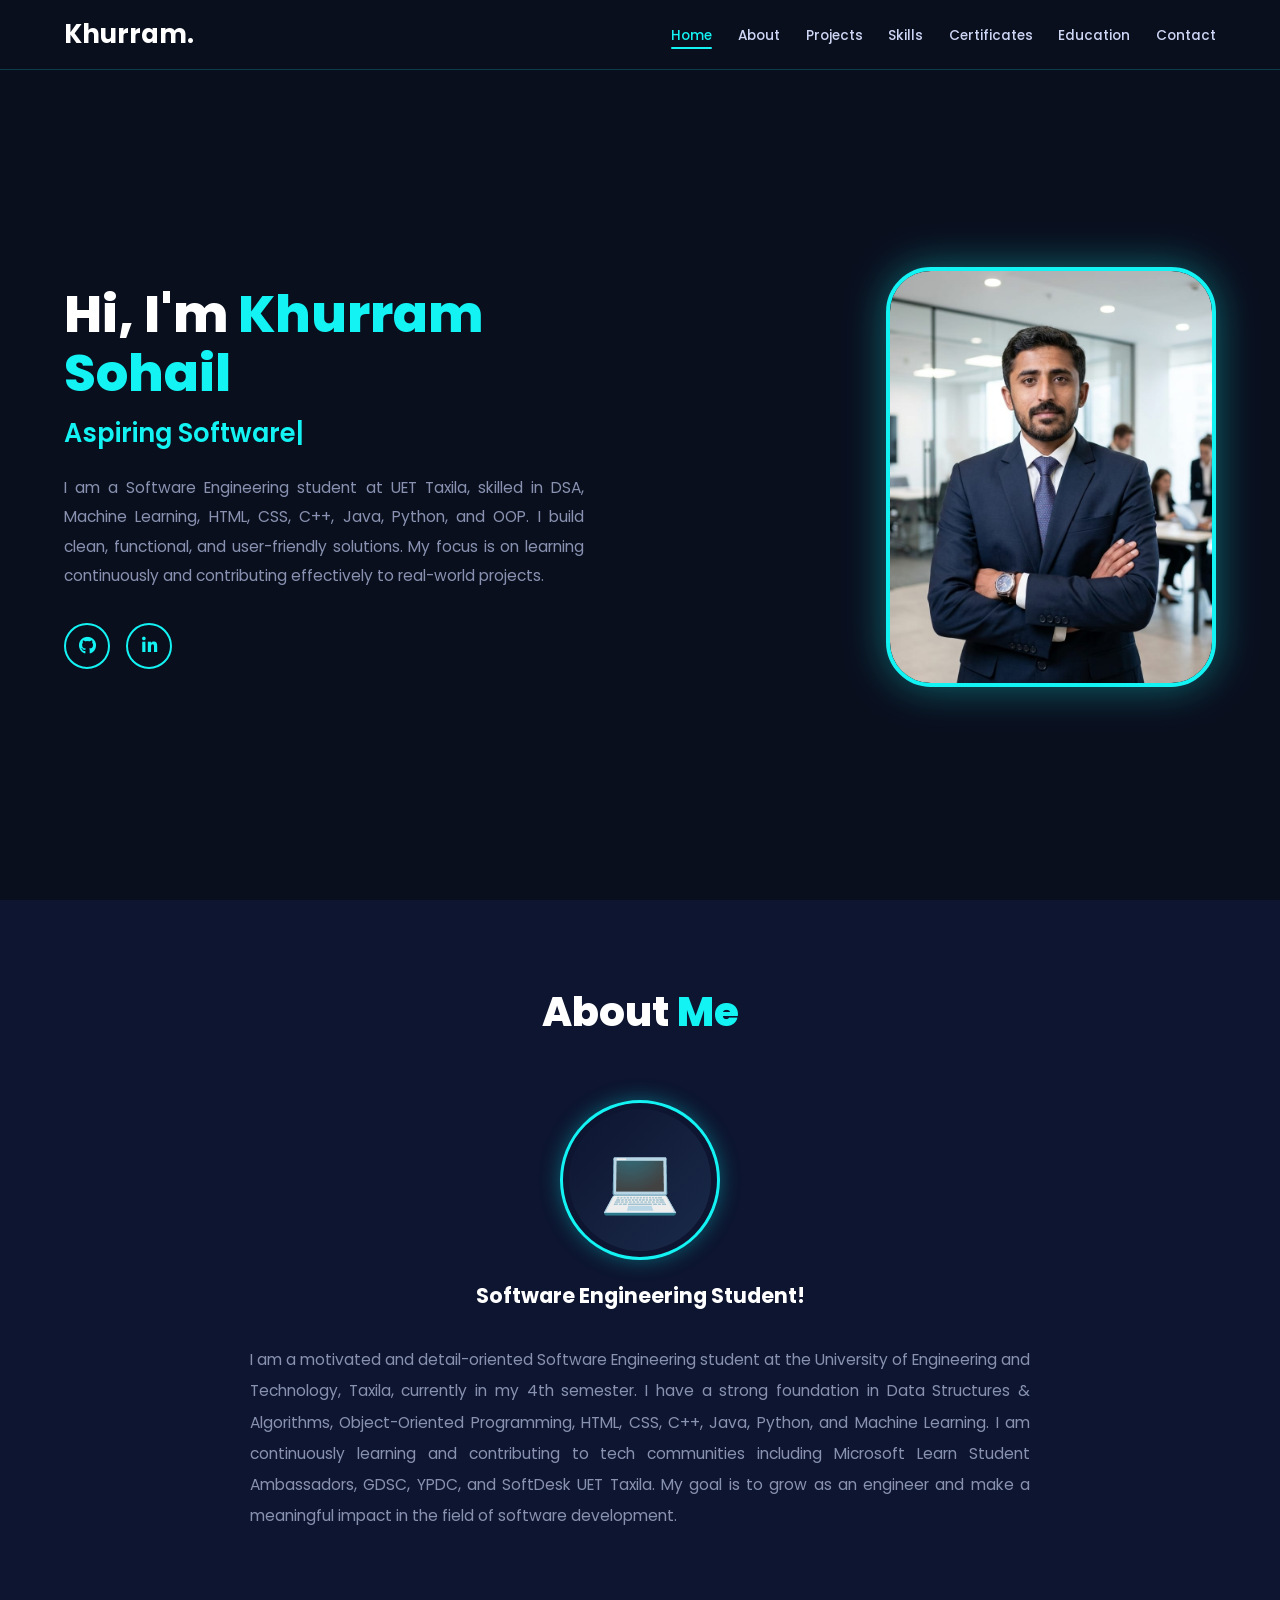
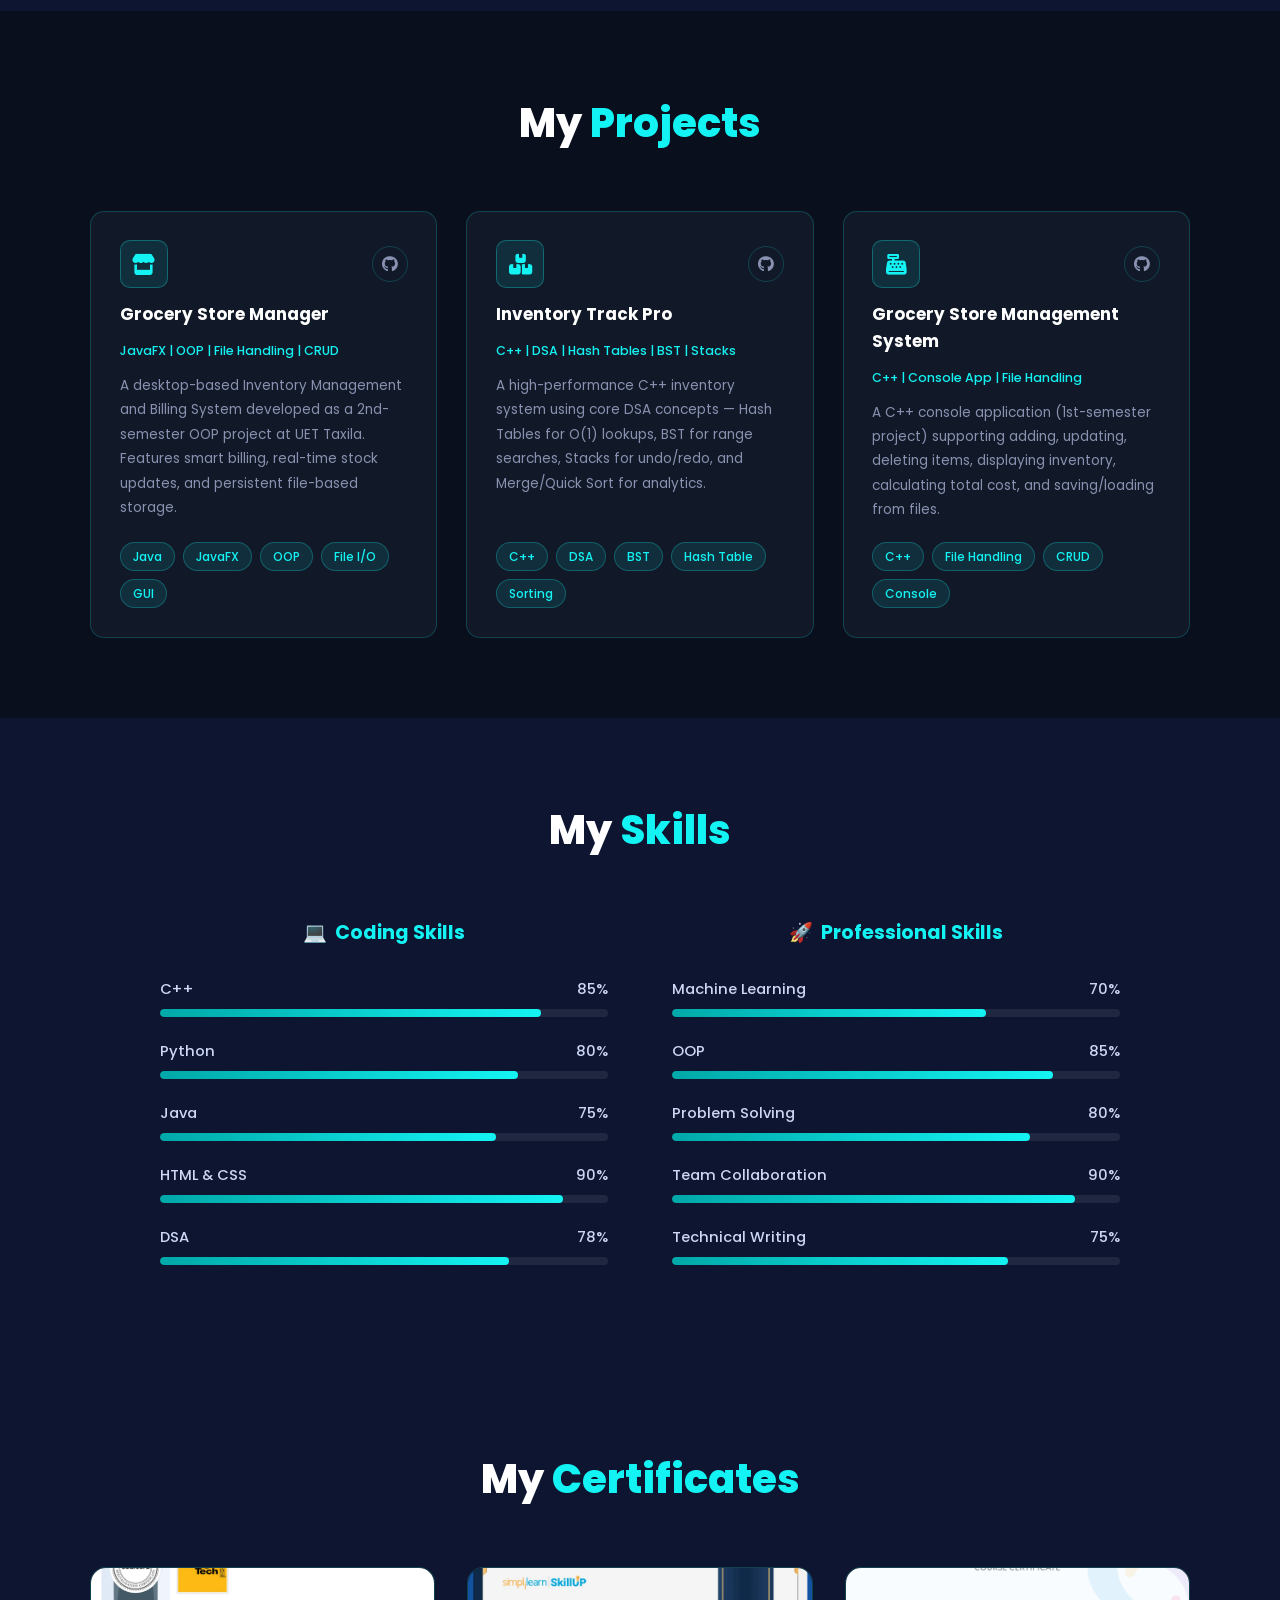
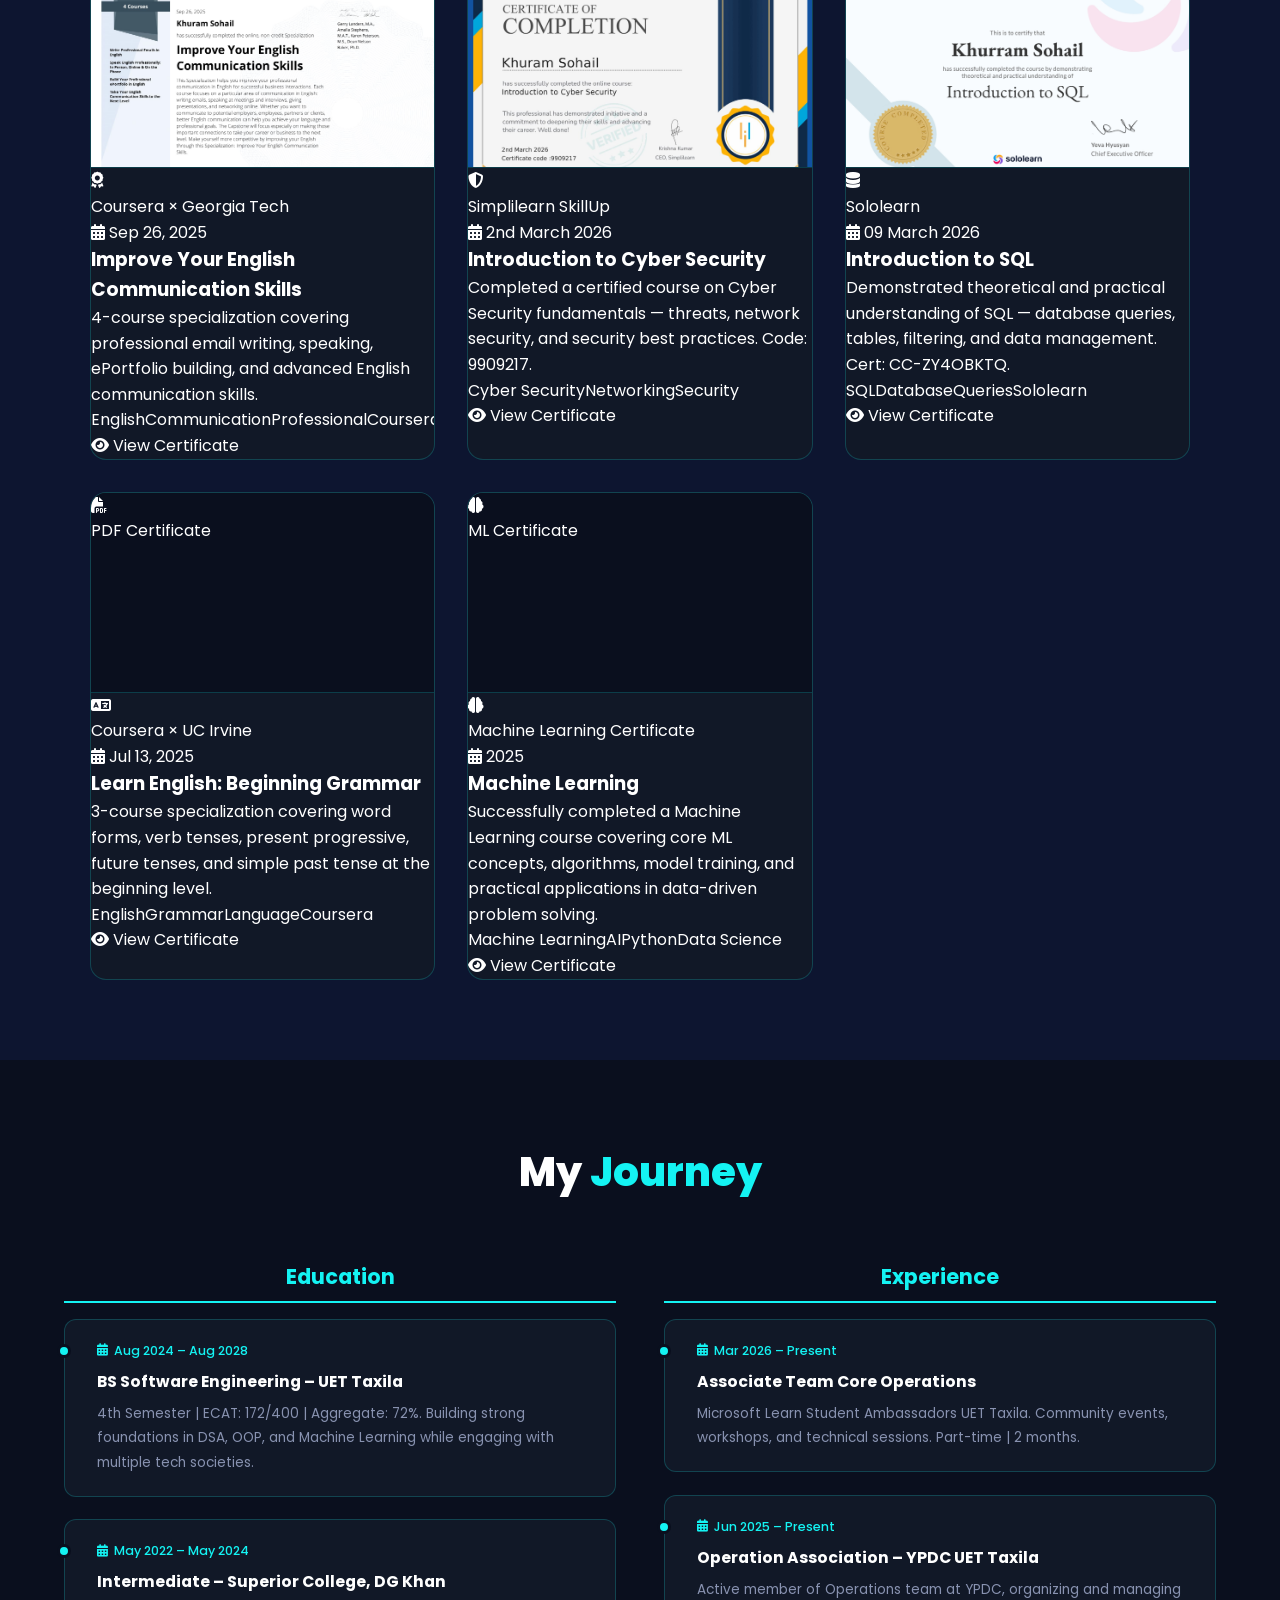
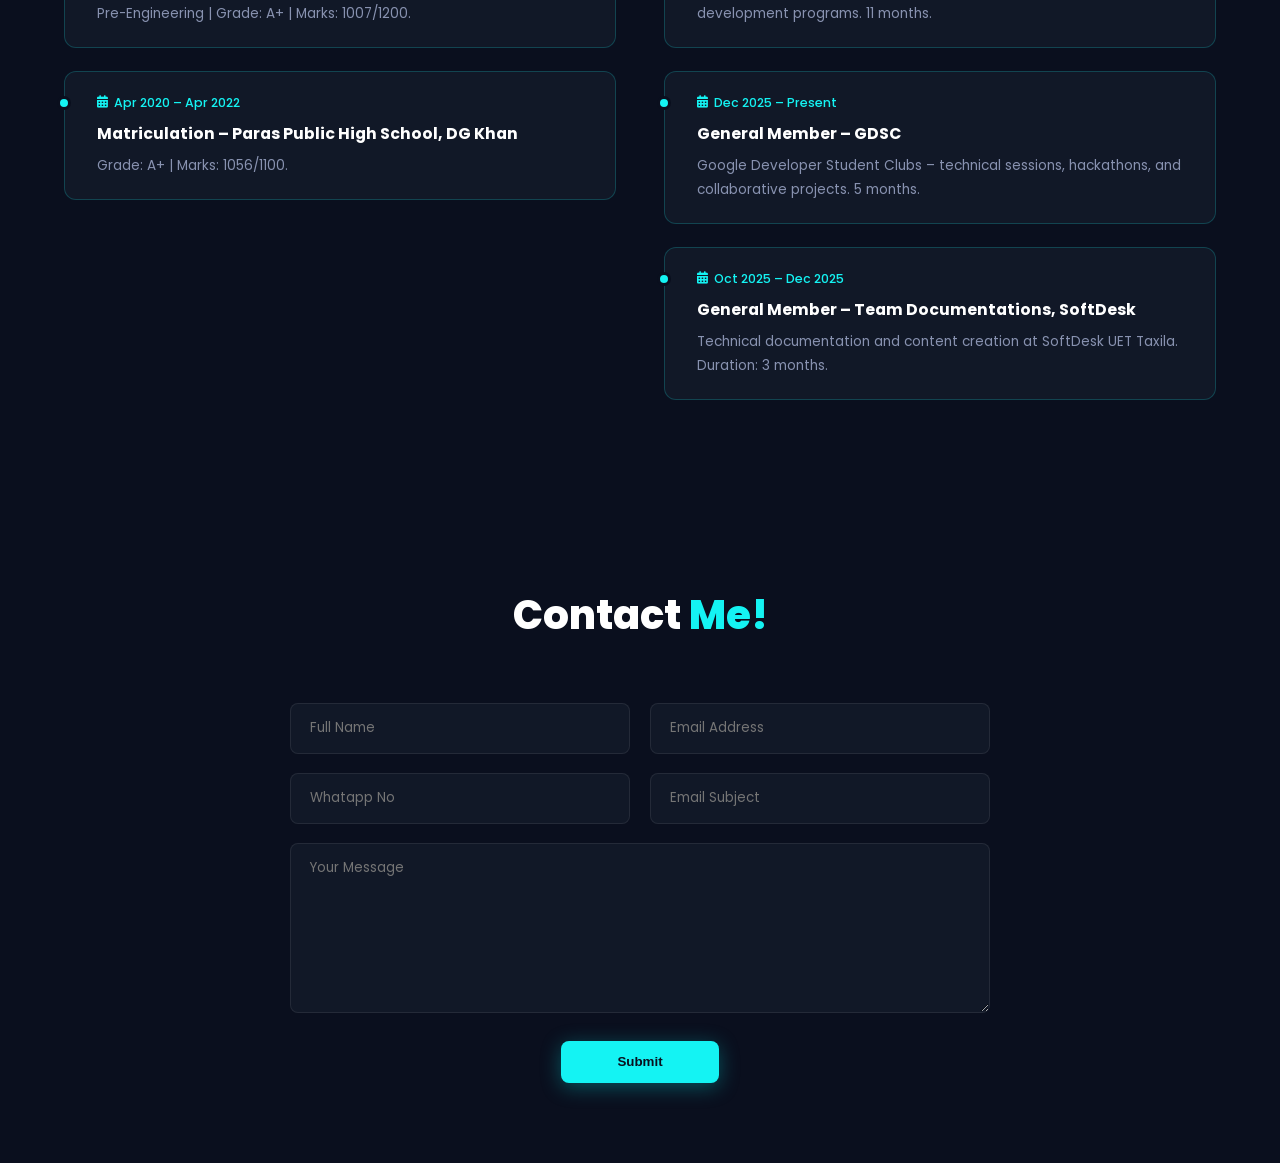
==== index.html @ d5a0b517 "Update index.html" ====
<!DOCTYPE html>
<html lang="en">
<head>
  <meta charset="UTF-8" />
  <meta name="viewport" content="width=device-width, initial-scale=1.0"/>
  <title>Khurram Sohail | Portfolio</title>
  <link rel="stylesheet" href="stylesheet.css" />
  <link href="https://fonts.googleapis.com/css2?family=Poppins:wght@300;400;500;600;700;800&display=swap" rel="stylesheet"/>
  <link rel="stylesheet" href="https://cdnjs.cloudflare.com/ajax/libs/font-awesome/6.5.0/css/all.min.css"/>
</head>
<body>

  <!-- ===== NAVBAR ===== -->
  <nav class="navbar" id="navbar">
    <div class="nav-logo">Khurram.</div>
    <ul class="nav-links">
      <li><a href="#home"         class="nav-link active">Home</a></li>
      <li><a href="#about"        class="nav-link">About</a></li>
      <li><a href="#projects"     class="nav-link">Projects</a></li>
      <li><a href="#skills"       class="nav-link">Skills</a></li>
      <li><a href="#certificates" class="nav-link">Certificates</a></li>
      <li><a href="#education"    class="nav-link">Education</a></li>
      <li><a href="#contact"      class="nav-link">Contact</a></li>
    </ul>
    <div class="hamburger" id="hamburger">
      <span></span><span></span><span></span>
    </div>
  </nav>
  <!-- ===== HOME ===== -->
  <section class="home" id="home">
    <div class="home-content">
      <h1>Hi, I'm <span class="highlight">Khurram Sohail</span></h1>
      <h2 class="typing-wrapper">
        <span id="typed-text"></span><span class="cursor">|</span>
      </h2>
      <p class="home-desc">
        I am a Software Engineering student at UET Taxila, skilled in DSA, Machine Learning,
        HTML, CSS, C++, Java, Python, and OOP. I build clean, functional, and user-friendly
        solutions. My focus is on learning continuously and contributing effectively to
        real-world projects.
      </p>
      <div class="social-icons">
        <a href="https://github.com/KhuramSohail56" target="_blank" class="social-btn" title="GitHub">
          <i class="fab fa-github"></i>
        </a>
        <a href="https://www.linkedin.com/in/khurram-sohail-34046832a/" target="_blank" class="social-btn" title="LinkedIn">
          <i class="fab fa-linkedin-in"></i>
        </a>
      </div>
    </div>
   <div class="home-img">
      <div class="img-box">
        <img src="profile.jpeg" alt="Khurram Sohail Profile Picture" />
      </div>
    </div>
  </section>
  <!-- ===== ABOUT ===== -->
  <section class="about" id="about">
    <h2 class="section-heading">About <span class="highlight">Me</span></h2>
    <div class="about-container">
      <div class="about-avatar">
        <div class="avatar-ring">
          <div class="avatar-inner">
            <span class="avatar-emoji">💻</span>
          </div>
        </div>
        <h3 class="about-title">Software Engineering Student!</h3>
      </div>
      <p class="about-text">
        I am a motivated and detail-oriented Software Engineering student at the University of
        Engineering and Technology, Taxila, currently in my 4th semester. I have a strong
        foundation in Data Structures &amp; Algorithms, Object-Oriented Programming, HTML, CSS,
        C++, Java, Python, and Machine Learning. I am continuously learning and contributing to tech communities including Microsoft Learn
        Student Ambassadors, GDSC, YPDC, and SoftDesk UET Taxila. My goal is to grow as an
        engineer and make a meaningful impact in the field of software development.
      </p>
    </div>
  </section>
  <!-- ===== PROJECTS ===== -->
  <section class="projects" id="projects">
    <h2 class="section-heading">My <span class="highlight">Projects</span></h2>
    <div class="projects-grid">

      <div class="project-card">
        <div class="project-header">
          <div class="project-icon"><i class="fas fa-store"></i></div>
          <div class="project-links">
            <a href="https://github.com/KhuramSohail56/Grocery-Store-Manager-JavaFX" target="_blank"><i class="fab fa-github"></i></a>
          </div>
        </div>
        <h3 class="project-title">Grocery Store Manager</h3>
        <p class="project-sub">JavaFX | OOP | File Handling | CRUD</p>
        <p class="project-desc">A desktop-based Inventory Management and Billing System developed as a 2nd-semester OOP project at UET Taxila. Features smart billing, real-time stock updates, and persistent file-based storage.</p>
        <div class="project-tags">
          <span>Java</span><span>JavaFX</span><span>OOP</span><span>File I/O</span><span>GUI</span>
        </div>
      </div>

      <div class="project-card">
        <div class="project-header">
          <div class="project-icon"><i class="fas fa-boxes"></i></div>
          <div class="project-links">
            <a href="https://github.com/KhuramSohail56/Inventory-Track-Pro-DSA" target="_blank"><i class="fab fa-github"></i></a>
          </div>
        </div>
        <h3 class="project-title">Inventory Track Pro</h3>
        <p class="project-sub">C++ | DSA | Hash Tables | BST | Stacks</p>
        <p class="project-desc">A high-performance C++ inventory system using core DSA concepts — Hash Tables for O(1) lookups, BST for range searches, Stacks for undo/redo, and Merge/Quick Sort for analytics.</p>
        <div class="project-tags">
          <span>C++</span><span>DSA</span><span>BST</span><span>Hash Table</span><span>Sorting</span>
        </div>
      </div>

      <div class="project-card">
        <div class="project-header">
          <div class="project-icon"><i class="fas fa-cash-register"></i></div>
          <div class="project-links">
            <a href="https://github.com/KhuramSohail56/Grocery-Store-Management-System" target="_blank"><i class="fab fa-github"></i></a>
          </div>
        </div>
        <h3 class="project-title">Grocery Store Management System</h3>
        <p class="project-sub">C++ | Console App | File Handling</p>
        <p class="project-desc">A C++ console application (1st-semester project) supporting adding, updating, deleting items, displaying inventory, calculating total cost, and saving/loading from files.</p>
        <div class="project-tags">
          <span>C++</span><span>File Handling</span><span>CRUD</span><span>Console</span>
        </div>
      </div>

    </div>
  </section>



  <!-- ===== SKILLS ===== -->
  <section class="skills" id="skills">
    <h2 class="section-heading">My <span class="highlight">Skills</span></h2>
    <div class="skills-grid">
      <div class="skills-col">
        <h3 class="skills-col-title"><span>💻</span> Coding Skills</h3>
        <div class="skill-item">
          <div class="skill-info"><span>C++</span><span>85%</span></div>
          <div class="skill-bar"><div class="skill-fill" data-width="85"></div></div>
        </div>
        <div class="skill-item">
          <div class="skill-info"><span>Python</span><span>80%</span></div>
          <div class="skill-bar"><div class="skill-fill" data-width="80"></div></div>
        </div>
        <div class="skill-item">
          <div class="skill-info"><span>Java</span><span>75%</span></div>
          <div class="skill-bar"><div class="skill-fill" data-width="75"></div></div>
        </div>
        <div class="skill-item">
          <div class="skill-info"><span>HTML &amp; CSS</span><span>90%</span></div>
          <div class="skill-bar"><div class="skill-fill" data-width="90"></div></div>
        </div>
        <div class="skill-item">
          <div class="skill-info"><span>DSA</span><span>78%</span></div>
          <div class="skill-bar"><div class="skill-fill" data-width="78"></div></div>
        </div>
      </div>
      <div class="skills-col">
        <h3 class="skills-col-title"><span>🚀</span> Professional Skills</h3>
        <div class="skill-item">
          <div class="skill-info"><span>Machine Learning</span><span>70%</span></div>
          <div class="skill-bar"><div class="skill-fill" data-width="70"></div></div>
        </div>
        <div class="skill-item">
          <div class="skill-info"><span>OOP</span><span>85%</span></div>
          <div class="skill-bar"><div class="skill-fill" data-width="85"></div></div>
        </div>
        <div class="skill-item">
          <div class="skill-info"><span>Problem Solving</span><span>80%</span></div>
          <div class="skill-bar"><div class="skill-fill" data-width="80"></div></div>
        </div>
        <div class="skill-item">
          <div class="skill-info"><span>Team Collaboration</span><span>90%</span></div>
          <div class="skill-bar"><div class="skill-fill" data-width="90"></div></div>
        </div>
        <div class="skill-item">
          <div class="skill-info"><span>Technical Writing</span><span>75%</span></div>
          <div class="skill-bar"><div class="skill-fill" data-width="75"></div></div>
        </div>
      </div>
    </div>
  </section>

  
  <!-- ===== CERTIFICATES ===== -->
  <section class="certificates" id="certificates">
    <h2 class="section-heading">My <span class="highlight">Certificates</span></h2>
    <div class="cert-grid">

      <!-- Certificate 1: English Communication Skills -->
      <div class="cert-card">
        <div class="cert-img-wrap">
          <img src="1.jpeg" alt="English Communication Skills Certificate" class="cert-preview"/>
          <div class="cert-overlay">
            <a href="1.jpeg" target="_blank" class="cert-view-btn">
              <i class="fas fa-eye"></i> View Certificate
            </a>
          </div>
        </div>
        <div class="cert-info">
          <div class="cert-badge-row">
            <div class="cert-icon"><i class="fas fa-award"></i></div>
            <div>
              <p class="cert-issuer-name">Coursera × Georgia Tech</p>
              <p class="cert-date-text"><i class="fas fa-calendar-alt"></i> Sep 26, 2025</p>
            </div>
          </div>
          <h3 class="cert-title">Improve Your English Communication Skills</h3>
          <p class="cert-desc">4-course specialization covering professional email writing, speaking, ePortfolio building, and advanced English communication skills.</p>
          <div class="cert-tags">
            <span>English</span><span>Communication</span><span>Professional</span><span>Coursera</span>
          </div>
          <a href="1.jpeg" target="_blank" class="cert-bottom-btn">
            <i class="fas fa-eye"></i> View Certificate
          </a>
        </div>
      </div>

      <!-- Certificate 2: Cyber Security -->
      <div class="cert-card">
        <div class="cert-img-wrap">
          <img src="cyber.jpeg" alt="Cyber Security Certificate" class="cert-preview"/>
          <div class="cert-overlay">
            <a href="cyber.jpeg" target="_blank" class="cert-view-btn">
              <i class="fas fa-eye"></i> View Certificate
            </a>
          </div>
        </div>
        <div class="cert-info">
          <div class="cert-badge-row">
            <div class="cert-icon"><i class="fas fa-shield-alt"></i></div>
            <div>
              <p class="cert-issuer-name">Simplilearn SkillUp</p>
              <p class="cert-date-text"><i class="fas fa-calendar-alt"></i> 2nd March 2026</p>
            </div>
          </div>
          <h3 class="cert-title">Introduction to Cyber Security</h3>
          <p class="cert-desc">Completed a certified course on Cyber Security fundamentals — threats, network security, and security best practices. Code: 9909217.</p>
          <div class="cert-tags">
            <span>Cyber Security</span><span>Networking</span><span>Security</span>
          </div>
          <a href="cyber.jpeg" target="_blank" class="cert-bottom-btn">
            <i class="fas fa-eye"></i> View Certificate
          </a>
        </div>
      </div>

      <!-- Certificate 3: SQL -->
      <div class="cert-card">
        <div class="cert-img-wrap">
          <img src="sql.jpeg" alt="SQL Certificate" class="cert-preview"/>
          <div class="cert-overlay">
            <a href="sql.jpeg" target="_blank" class="cert-view-btn">
              <i class="fas fa-eye"></i> View Certificate
            </a>
          </div>
        </div>
        <div class="cert-info">
          <div class="cert-badge-row">
            <div class="cert-icon"><i class="fas fa-database"></i></div>
            <div>
              <p class="cert-issuer-name">Sololearn</p>
              <p class="cert-date-text"><i class="fas fa-calendar-alt"></i> 09 March 2026</p>
            </div>
          </div>
          <h3 class="cert-title">Introduction to SQL</h3>
          <p class="cert-desc">Demonstrated theoretical and practical understanding of SQL — database queries, tables, filtering, and data management. Cert: CC-ZY4OBKTQ.</p>
          <div class="cert-tags">
            <span>SQL</span><span>Database</span><span>Queries</span><span>Sololearn</span>
          </div>
          <a href="sql.jpeg" target="_blank" class="cert-bottom-btn">
            <i class="fas fa-eye"></i> View Certificate
          </a>
        </div>
      </div>

      <!-- Certificate 4: Learn English Beginning Grammar -->
      <div class="cert-card">
        <div class="cert-img-wrap">
          <div class="cert-pdf-placeholder">
            <i class="fas fa-file-pdf"></i>
            <p>PDF Certificate</p>
          </div>
          <div class="cert-overlay">
            <a href="englishcertificate.pdf" target="_blank" class="cert-view-btn">
              <i class="fas fa-eye"></i> View Certificate
            </a>
          </div>
        </div>
        <div class="cert-info">
          <div class="cert-badge-row">
            <div class="cert-icon"><i class="fas fa-language"></i></div>
            <div>
              <p class="cert-issuer-name">Coursera × UC Irvine</p>
              <p class="cert-date-text"><i class="fas fa-calendar-alt"></i> Jul 13, 2025</p>
            </div>
          </div>
          <h3 class="cert-title">Learn English: Beginning Grammar</h3>
          <p class="cert-desc">3-course specialization covering word forms, verb tenses, present progressive, future tenses, and simple past tense at the beginning level.</p>
          <div class="cert-tags">
            <span>English</span><span>Grammar</span><span>Language</span><span>Coursera</span>
          </div>
          <a href="englishcertificate.pdf" target="_blank" class="cert-bottom-btn">
            <i class="fas fa-eye"></i> View Certificate
          </a>
        </div>
      </div>

      <!-- Certificate 5: Machine Learning -->
      <div class="cert-card">
        <div class="cert-img-wrap">
          <div class="cert-pdf-placeholder">
            <i class="fas fa-brain"></i>
            <p>ML Certificate</p>
          </div>
          <div class="cert-overlay">
            <a href="machinecertificate" target="_blank" class="cert-view-btn">
              <i class="fas fa-eye"></i> View Certificate
            </a>
          </div>
        </div>
        <div class="cert-info">
          <div class="cert-badge-row">
            <div class="cert-icon"><i class="fas fa-brain"></i></div>
            <div>
              <p class="cert-issuer-name">Machine Learning Certificate</p>
              <p class="cert-date-text"><i class="fas fa-calendar-alt"></i> 2025</p>
            </div>
          </div>
          <h3 class="cert-title">Machine Learning</h3>
          <p class="cert-desc">Successfully completed a Machine Learning course covering core ML concepts, algorithms, model training, and practical applications in data-driven problem solving.</p>
          <div class="cert-tags">
            <span>Machine Learning</span><span>AI</span><span>Python</span><span>Data Science</span>
          </div>
          <a href="machinecertificate" target="_blank" class="cert-bottom-btn">
            <i class="fas fa-eye"></i> View Certificate
          </a>
        </div>
      </div>

    </div>
  </section>
  <!-- ===== EDUCATION / JOURNEY ===== -->
  <section class="education" id="education">
    <h2 class="section-heading">My <span class="highlight">Journey</span></h2>
    <div class="journey-grid">

      <div class="journey-col">
        <h3 class="journey-col-title">Education</h3>
        <div class="journey-card">
          <div class="card-dot"></div>
          <div class="card-date"><i class="fas fa-calendar-alt"></i> Aug 2024 – Aug 2028</div>
          <h4 class="card-title">BS Software Engineering – UET Taxila</h4>
          <p class="card-desc">4th Semester | ECAT: 172/400 | Aggregate: 72%. Building strong foundations in DSA, OOP, and Machine Learning while engaging with multiple tech societies.</p>
        </div>
        <div class="journey-card">
          <div class="card-dot"></div>
          <div class="card-date"><i class="fas fa-calendar-alt"></i> May 2022 – May 2024</div>
          <h4 class="card-title">Intermediate – Superior College, DG Khan</h4>
          <p class="card-desc">Pre-Engineering | Grade: A+ | Marks: 1007/1200.</p>
        </div>
        <div class="journey-card">
          <div class="card-dot"></div>
          <div class="card-date"><i class="fas fa-calendar-alt"></i> Apr 2020 – Apr 2022</div>
          <h4 class="card-title">Matriculation – Paras Public High School, DG Khan</h4>
          <p class="card-desc">Grade: A+ | Marks: 1056/1100.</p>
        </div>
      </div>

      <div class="journey-col">
        <h3 class="journey-col-title">Experience</h3>
        <div class="journey-card">
          <div class="card-dot"></div>
          <div class="card-date"><i class="fas fa-calendar-alt"></i> Mar 2026 – Present</div>
          <h4 class="card-title">Associate Team Core Operations</h4>
          <p class="card-desc">Microsoft Learn Student Ambassadors UET Taxila. Community events, workshops, and technical sessions. Part-time | 2 months.</p>
        </div>
        <div class="journey-card">
          <div class="card-dot"></div>
          <div class="card-date"><i class="fas fa-calendar-alt"></i> Jun 2025 – Present</div>
          <h4 class="card-title">Operation Association – YPDC UET Taxila</h4>
          <p class="card-desc">Active member of Operations team at YPDC, organizing and managing development programs. 11 months.</p>
        </div>
        <div class="journey-card">
          <div class="card-dot"></div>
          <div class="card-date"><i class="fas fa-calendar-alt"></i> Dec 2025 – Present</div>
          <h4 class="card-title">General Member – GDSC</h4>
          <p class="card-desc">Google Developer Student Clubs – technical sessions, hackathons, and collaborative projects. 5 months.</p>
        </div>
        <div class="journey-card">
          <div class="card-dot"></div>
          <div class="card-date"><i class="fas fa-calendar-alt"></i> Oct 2025 – Dec 2025</div>
          <h4 class="card-title">General Member – Team Documentations, SoftDesk</h4>
          <p class="card-desc">Technical documentation and content creation at SoftDesk UET Taxila. Duration: 3 months.</p>
        </div>
      </div>

    </div>
  </section>

  <!-- ===== CONTACT ===== -->
<section class="contact" id="contact">
    <h2 class="section-heading">Contact <span class="highlight">Me!</span></h2>
    
    <form action="https://formspree.io/f/mgordgvj" method="POST" class="contact-form" id="contact-form">
      <div class="form-row">
        <input type="text" name="Name" placeholder="Full Name" required />
        <input type="email" name="Email" placeholder="Email Address" required />
      </div>
      <div class="form-row">
  <input type="tel" name="phone" placeholder="Whatapp No" /> <input type="text" name="_subject" placeholder="Email Subject"/> </div>
      <textarea name="Message" placeholder="Your Message" rows="7" required></textarea>
      
      <button type="submit" class="submit-btn">Submit</button>
    </form>
  </section>
  <!-- ===== SCROLL TO TOP ===== -->
  <a href="#home" class="scroll-top" id="scrollTop" title="Back to top">
    <i class="fas fa-arrow-up"></i>
  </a>

  <script src="main.js"></script>
</body>
</html>
---- stylesheet.css ----
/* ============================================================
   KHURRAM SOHAIL PORTFOLIO — STYLESHEET.CSS (UPDATED)
   ============================================================ */

*, *::before, *::after { margin:0; padding:0; box-sizing:border-box; }

:root {
  --bg-primary:    #0a0f1e;
  --bg-secondary:  #0d1530;
  --bg-card:       #111827;
  --bg-card-hover: #141d35;
  --accent:        #14f3f3; /* Updated to Video Teal */
  --accent-dark:   #00a8a8;
  --text-primary:  #ffffff;
  --text-secondary:#cdd6f4;
  --text-muted:    #8892b0;
  --border:        rgba(20, 243, 243, 0.2);
  --font:          'Poppins', sans-serif;
  --nav-height:    70px;
}

html { scroll-behavior: smooth; }

body {
  font-family: var(--font);
  background-color: var(--bg-primary);
  color: var(--text-primary);
  overflow-x: hidden;
  line-height: 1.6;
}

a  { text-decoration: none; color: inherit; }
ul { list-style: none; }
img { max-width: 100%; display: block; }

/* ===== NAVBAR ===== */
.navbar {
  position: fixed; top:0; left:0; right:0;
  height: var(--nav-height);
  display: flex; align-items: center; justify-content: space-between;
  padding: 0 5%;
  background: var(--bg-primary);
  border-bottom: 1px solid var(--border);
  z-index: 1000; transition: background 0.3s;
}
.navbar.scrolled {
  background: rgba(10,15,30,0.97);
  backdrop-filter: blur(10px);
  box-shadow: 0 2px 20px rgba(0,0,0,0.4);
}
.nav-logo { font-size:1.6rem; font-weight:700; }
.nav-links { display:flex; gap:1.6rem; }
.nav-link {
  font-size:0.85rem; font-weight:500;
  color:var(--text-secondary);
  transition:color 0.25s;
  position:relative; padding-bottom:4px;
}
.nav-link::after {
  content:''; position:absolute; bottom:0; left:0;
  width:0; height:2px; background:var(--accent);
  transition:width 0.3s; border-radius:2px;
}
.nav-link:hover, .nav-link.active { color:var(--accent); }
.nav-link:hover::after, .nav-link.active::after { width:100%; }
.hamburger { display:none; flex-direction:column; gap:5px; cursor:pointer; }
.hamburger span { display:block; width:25px; height:3px; background:var(--text-primary); border-radius:2px; }

/* ===== HOME (RE-DESIGNED LIKE VIDEO) ===== */
.home {
  min-height:100vh; display:flex;
  align-items:center; justify-content:space-between;
  padding: calc(var(--nav-height) + 3rem) 5% 4rem; gap:3rem;
}
.home-content { flex:1; max-width:520px; }
.home-content h1 { font-size:clamp(2rem,4.5vw,3.2rem); font-weight:800; line-height:1.15; margin-bottom:0.6rem; }
.highlight { color:var(--accent); }
.typing-wrapper { font-size:clamp(1.1rem,2.5vw,1.6rem); font-weight:600; color:var(--accent); margin-bottom:1.2rem; min-height:2.4rem; }
.cursor { display:inline-block; animation:blink 0.75s step-end infinite; }
@keyframes blink { 0%,100%{opacity:1} 50%{opacity:0} }
.home-desc { font-size:0.97rem; color:var(--text-muted); line-height:1.9; text-align:justify; margin-bottom:2rem; }

.social-icons { display:flex; gap:1rem; }
.social-btn {
  width:46px; height:46px; border-radius:50%;
  border:2px solid var(--accent);
  display:flex; align-items:center; justify-content:center;
  color:var(--accent); font-size:1.1rem;
  transition:background 0.25s, transform 0.25s;
}
.social-btn:hover { background:var(--accent); color:var(--bg-primary); transform:translateY(-3px); }

/* NEW IMAGE STYLE FROM VIDEO */
.home-img { 
  flex: 0 0 auto; 
  display: flex; 
  align-items: center; 
  justify-content: center; 
  perspective: 1000px;
}

.img-box {
  position: relative; 
  width: 330px; 
  height: 420px; 
  border-radius: 45px; /* Rounded box like image_0.png */
  border: 4px solid var(--accent);
  overflow: hidden; 
  background: #09121a;
  display: flex; 
  align-items: center; 
  justify-content: center;
  box-shadow: 0 0 40px rgba(20, 243, 243, 0.4);
  transition: transform 0.4s ease, box-shadow 0.4s ease;
}

.img-box img { 
  width: 100%; 
  height: 100%; 
  object-fit: cover; 
  border-radius: 40px;
  transition: transform 0.4s ease;
}

.img-box:hover {
  transform: translateY(-10px) rotateY(-5deg);
  box-shadow: 0 15px 60px rgba(20, 243, 243, 0.6);
}

.img-glow {
  position: absolute; 
  inset: -1px; 
  border-radius: 45px;
  pointer-events: none;
  z-index: 2;
  box-shadow: inset 0 0 20px rgba(20, 243, 243, 0.3);
}

/* ===== SHARED ===== */
section { padding:5rem 5%; }
.section-heading { font-size:clamp(1.8rem,3.5vw,2.5rem); font-weight:800; text-align:center; margin-bottom:3.5rem; }

/* ===== ABOUT ===== */
.about { background:var(--bg-secondary); }
.about-container { max-width:780px; margin:0 auto; text-align:center; }
.about-avatar { display:flex; flex-direction:column; align-items:center; margin-bottom:2rem; }
.avatar-ring {
  width:160px; height:160px; border-radius:50%;
  border:3px solid var(--accent); padding:6px;
  box-shadow: 0 0 20px rgba(0,212,212,0.4);
  animation:pulseRing 3s ease-in-out infinite; margin-bottom:1.2rem;
}
@keyframes pulseRing {
  0%,100%{ box-shadow:0 0 20px rgba(0,212,212,0.4); }
  50%    { box-shadow:0 0 40px rgba(0,212,212,0.7); }
}
.avatar-inner { width:100%; height:100%; border-radius:50%; background:linear-gradient(135deg,#0d1530,#1a2a4a); display:flex; align-items:center; justify-content:center; }
.avatar-emoji { font-size:4rem; }
.about-title  { font-size:1.3rem; font-weight:700; }
.about-text   { font-size:0.97rem; color:var(--text-muted); line-height:2; text-align:justify; }

/* ===== JOURNEY ===== */
.education { background:var(--bg-primary); }
.journey-grid { display:grid; grid-template-columns:1fr 1fr; gap:3rem; }
.journey-col-title { font-size:1.3rem; font-weight:700; color:var(--accent); text-align:center; margin-bottom:1rem; padding-bottom:0.5rem; border-bottom:2px solid var(--accent); }
.journey-card {
  position:relative; background:var(--bg-card);
  border:1px solid var(--border); border-radius:12px;
  padding:1.3rem 1.5rem 1.3rem 2rem; margin-bottom:1.4rem;
  transition:background 0.25s, transform 0.25s;
}
.journey-card:hover { background:var(--bg-card-hover); border-color:var(--accent); transform:translateY(-3px); }
.card-dot { position:absolute; left:-8px; top:1.5rem; width:14px; height:14px; border-radius:50%; background:var(--accent); border:3px solid var(--bg-primary); }
.card-date { font-size:0.78rem; color:var(--accent); font-weight:500; margin-bottom:0.5rem; display:flex; align-items:center; gap:0.4rem; }
.card-title { font-size:0.98rem; font-weight:700; margin-bottom:0.5rem; }
.card-desc  { font-size:0.85rem; color:var(--text-muted); line-height:1.8; }

/* ===== SKILLS ===== */
.skills { background:var(--bg-secondary); }
.skills-grid { display:grid; grid-template-columns:1fr 1fr; gap:4rem; max-width:960px; margin:0 auto; }
.skills-col-title { font-size:1.2rem; font-weight:700; color:var(--accent); text-align:center; margin-bottom:1.8rem; display:flex; align-items:center; justify-content:center; gap:0.5rem; }
.skill-item { margin-bottom:1.4rem; }
.skill-info { display:flex; justify-content:space-between; margin-bottom:0.5rem; font-size:0.92rem; color:var(--text-secondary); font-weight:500; }
.skill-bar  { width:100%; height:8px; background:rgba(255,255,255,0.08); border-radius:10px; overflow:hidden; }
.skill-fill { height:100%; width:0; border-radius:10px; background:linear-gradient(90deg,var(--accent-dark),var(--accent)); transition:width 1.4s cubic-bezier(0.4,0,0.2,1); }

/* ===== PROJECTS ===== */
.projects { background:var(--bg-primary); }
.projects-grid { display:grid; grid-template-columns:repeat(auto-fit,minmax(300px,1fr)); gap:1.8rem; max-width:1100px; margin:0 auto; }
.project-card { background:var(--bg-card); border:1px solid var(--border); border-radius:14px; padding:1.8rem; display:flex; flex-direction:column; gap:0.8rem; transition:transform 0.25s, border-color 0.25s; }
.project-card:hover { transform:translateY(-6px); border-color:var(--accent); background:var(--bg-card-hover); }
.project-header { display:flex; justify-content:space-between; align-items:center; }
.project-icon { width:48px; height:48px; border-radius:10px; background:rgba(20,243,243,0.1); border:1px solid rgba(20,243,243,0.3); display:flex; align-items:center; justify-content:center; font-size:1.3rem; color:var(--accent); }
.project-links a { width:36px; height:36px; border-radius:50%; border:1px solid var(--border); display:flex; align-items:center; justify-content:center; color:var(--text-muted); transition:color 0.2s, border-color 0.2s; }
.project-links a:hover { color:var(--accent); border-color:var(--accent); }
.project-title { font-size:1.05rem; font-weight:700; }
.project-sub   { font-size:0.78rem; color:var(--accent); font-weight:500; }
.project-desc  { font-size:0.85rem; color:var(--text-muted); line-height:1.8; flex:1; }
.project-tags  { display:flex; flex-wrap:wrap; gap:0.5rem; margin-top:0.4rem; }
.project-tags span { font-size:0.75rem; padding:0.25rem 0.75rem; border-radius:20px; background:rgba(20,243,243,0.1); color:var(--accent); border:1px solid rgba(20,243,243,0.25); font-weight:500; }

/* ===== CERTIFICATES ===== */
.certificates { background:var(--bg-secondary); }
.cert-grid { display: grid; grid-template-columns: repeat(auto-fit, minmax(320px, 1fr)); gap: 2rem; max-width: 1100px; margin: 0 auto; }
.cert-card { background: var(--bg-card); border: 1px solid var(--border); border-radius: 16px; overflow: hidden; display: flex; flex-direction: column; transition: transform 0.25s, border-color 0.25s; }
.cert-card:hover { transform: translateY(-6px); border-color: var(--accent); background: var(--bg-card-hover); }
.cert-img-wrap { position: relative; width: 100%; height: 200px; overflow: hidden; background: var(--bg-primary); border-bottom: 1px solid var(--border); }
.cert-preview { width: 100%; height: 100%; object-fit: cover; transition: transform 0.4s ease; }
.cert-card:hover .cert-preview { transform: scale(1.05); }
.cert-overlay { position: absolute; inset: 0; background: rgba(0, 212, 212, 0.15); backdrop-filter: blur(3px); display: flex; align-items: center; justify-content: center; opacity: 0; transition: opacity 0.3s; }
.cert-card:hover .cert-overlay { opacity: 1; }
.cert-view-btn { background: var(--accent); color: var(--bg-primary); font-size: 0.85rem; font-weight: 700; padding: 0.6rem 1.4rem; border-radius: 8px; display: flex; align-items: center; gap: 0.5rem; box-shadow: 0 4px 15px rgba(0,212,212,0.4); }

/* ===== CONTACT ===== */
.contact { background:var(--bg-primary); }
.contact-form { max-width:700px; margin:0 auto; display:flex; flex-direction:column; gap:1.2rem; }
.form-row { display:grid; grid-template-columns:1fr 1fr; gap:1.2rem; }
.contact-form input, .contact-form textarea { width:100%; padding:0.9rem 1.2rem; background:var(--bg-card); border:1px solid rgba(255,255,255,0.08); border-radius:8px; color:var(--text-primary); font-family:var(--font); outline:none; transition:border-color 0.25s; }
.contact-form input:focus, .contact-form textarea:focus { border-color:var(--accent); box-shadow:0 0 10px rgba(0,212,212,0.2); }
.submit-btn { display:block; margin:0.5rem auto 0; padding:0.85rem 3.5rem; background:var(--accent); color:var(--bg-primary); font-weight:700; border:none; border-radius:8px; cursor:pointer; box-shadow:0 4px 20px rgba(0,212,212,0.35); transition:background 0.25s, transform 0.2s; }
.submit-btn:hover { background:var(--accent-dark); transform:translateY(-3px); }

/* ===== SCROLL TO TOP ===== */
.scroll-top { position:fixed; bottom:2rem; right:2rem; width:46px; height:46px; background:var(--accent); color:var(--bg-primary); border-radius:50%; display:flex; align-items:center; justify-content:center; opacity:0; pointer-events:none; transition:opacity 0.35s, transform 0.25s; z-index:999; }
.scroll-top.visible { opacity:1; pointer-events:all; }

/* ===== RESPONSIVE ===== */
@media (max-width:900px) {
  .journey-grid, .skills-grid { grid-template-columns:1fr; gap:2rem; }
  .home { flex-direction:column; text-align:center; padding-top:calc(var(--nav-height) + 2rem); }
  .home-content { max-width:100%; order: 2; }
  .home-img { order: 1; margin-bottom: 2rem; }
  .img-box { width:280px; height:350px; border-radius:35px; }
}
@media (max-width:650px) {
  .form-row { grid-template-columns:1fr; }
  .nav-links { display:none; }
  .hamburger { display:flex; }
}
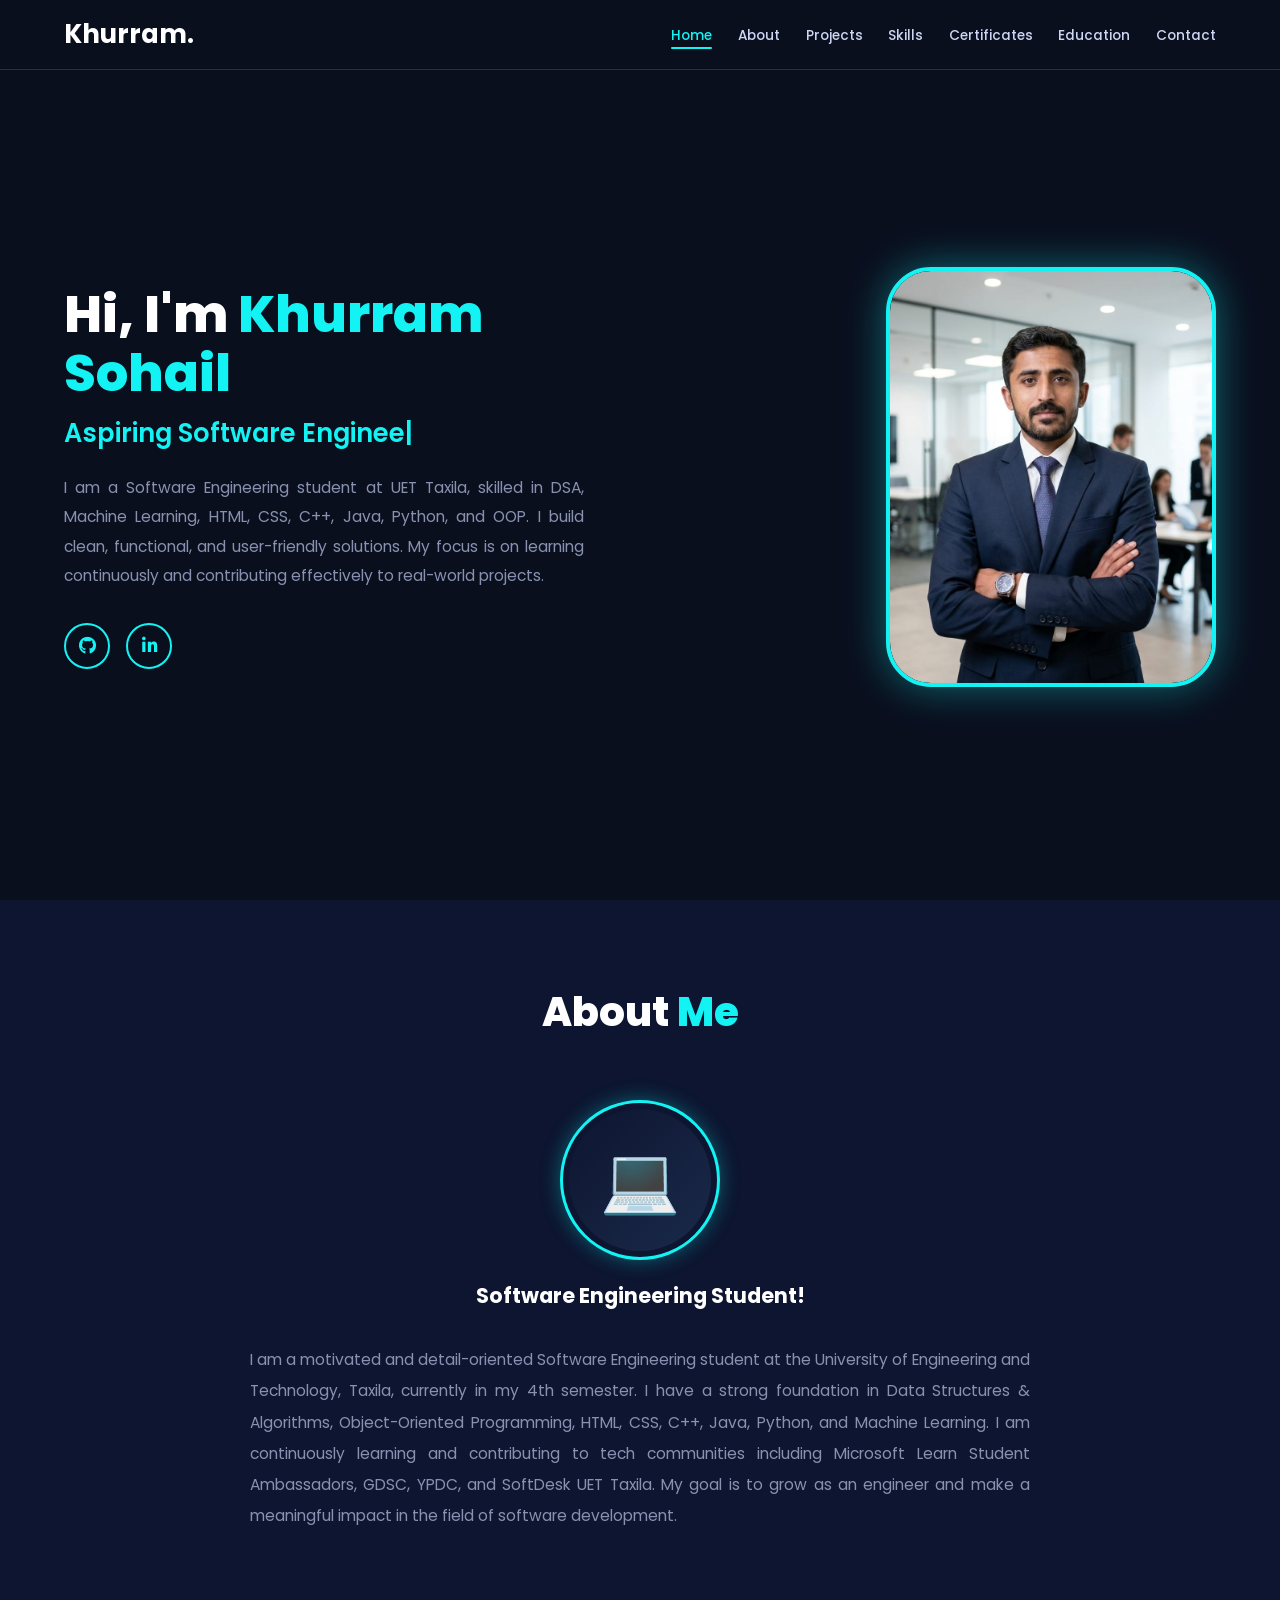
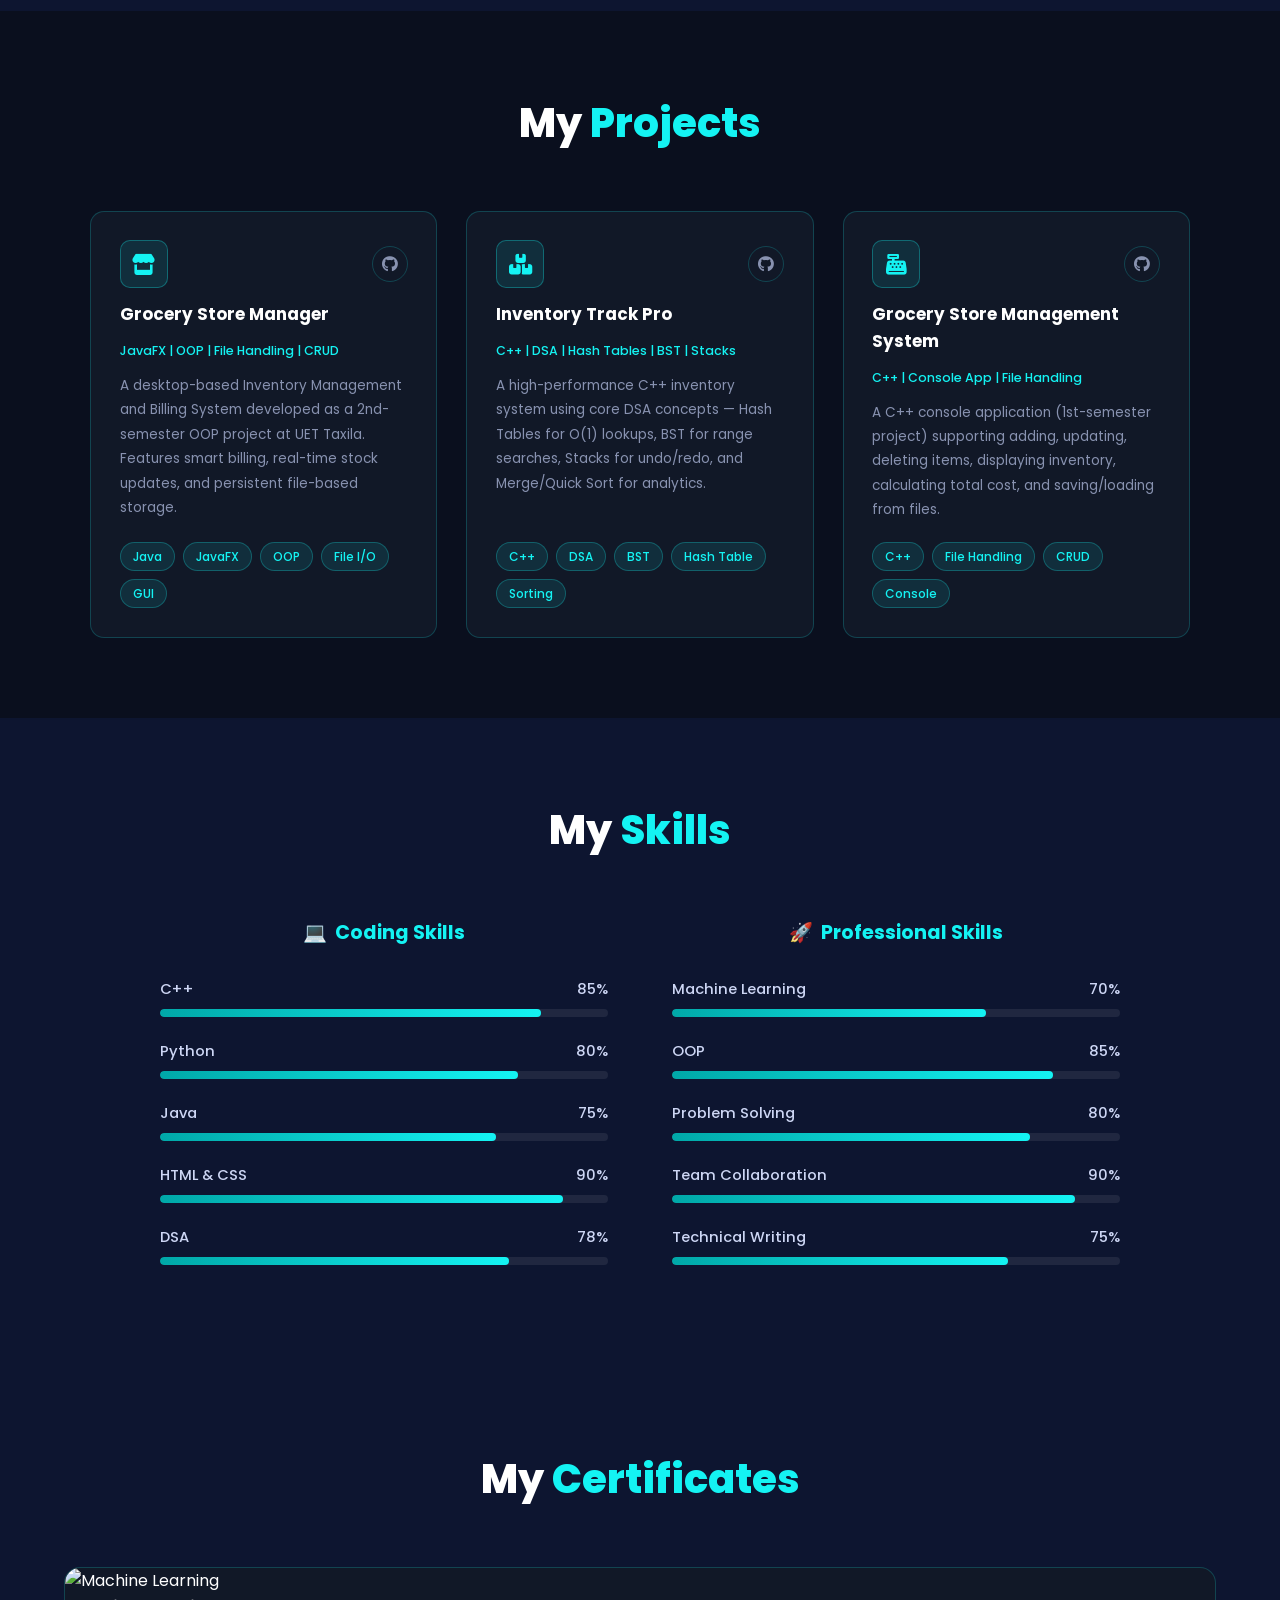
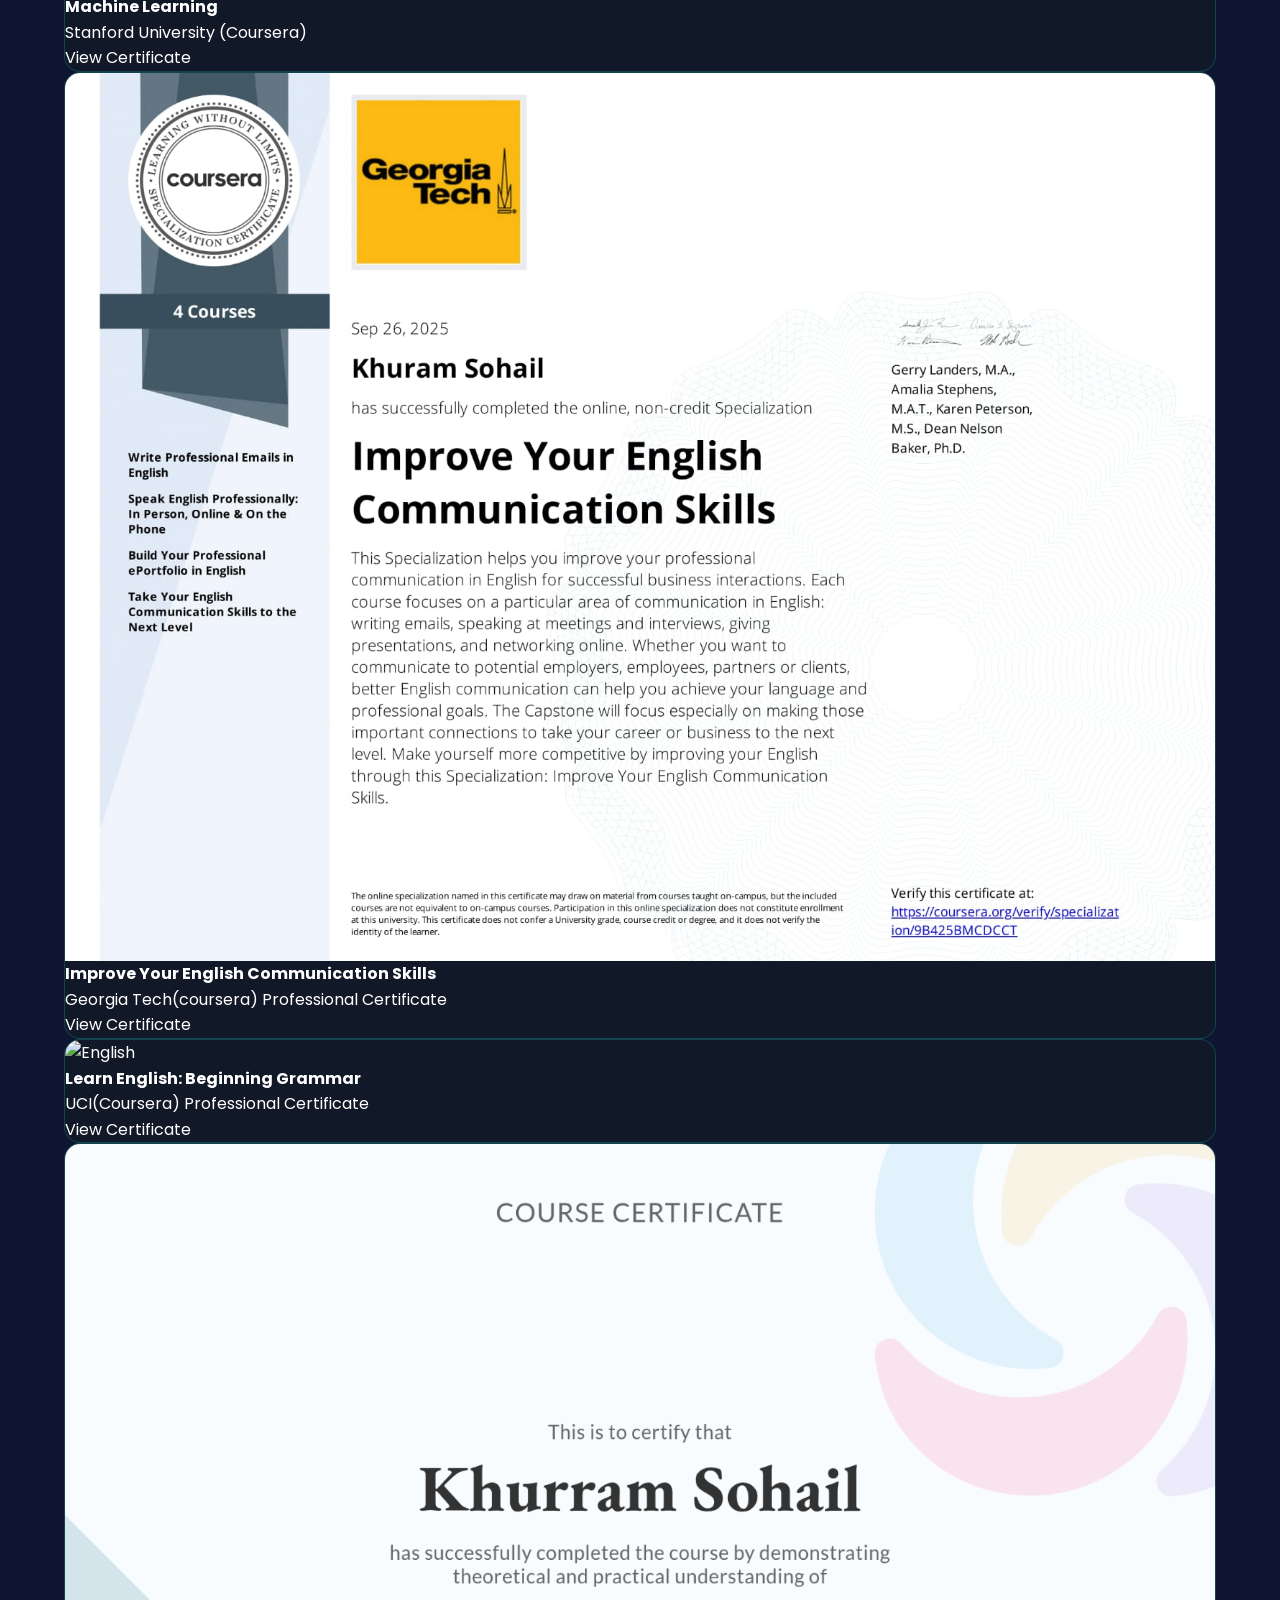
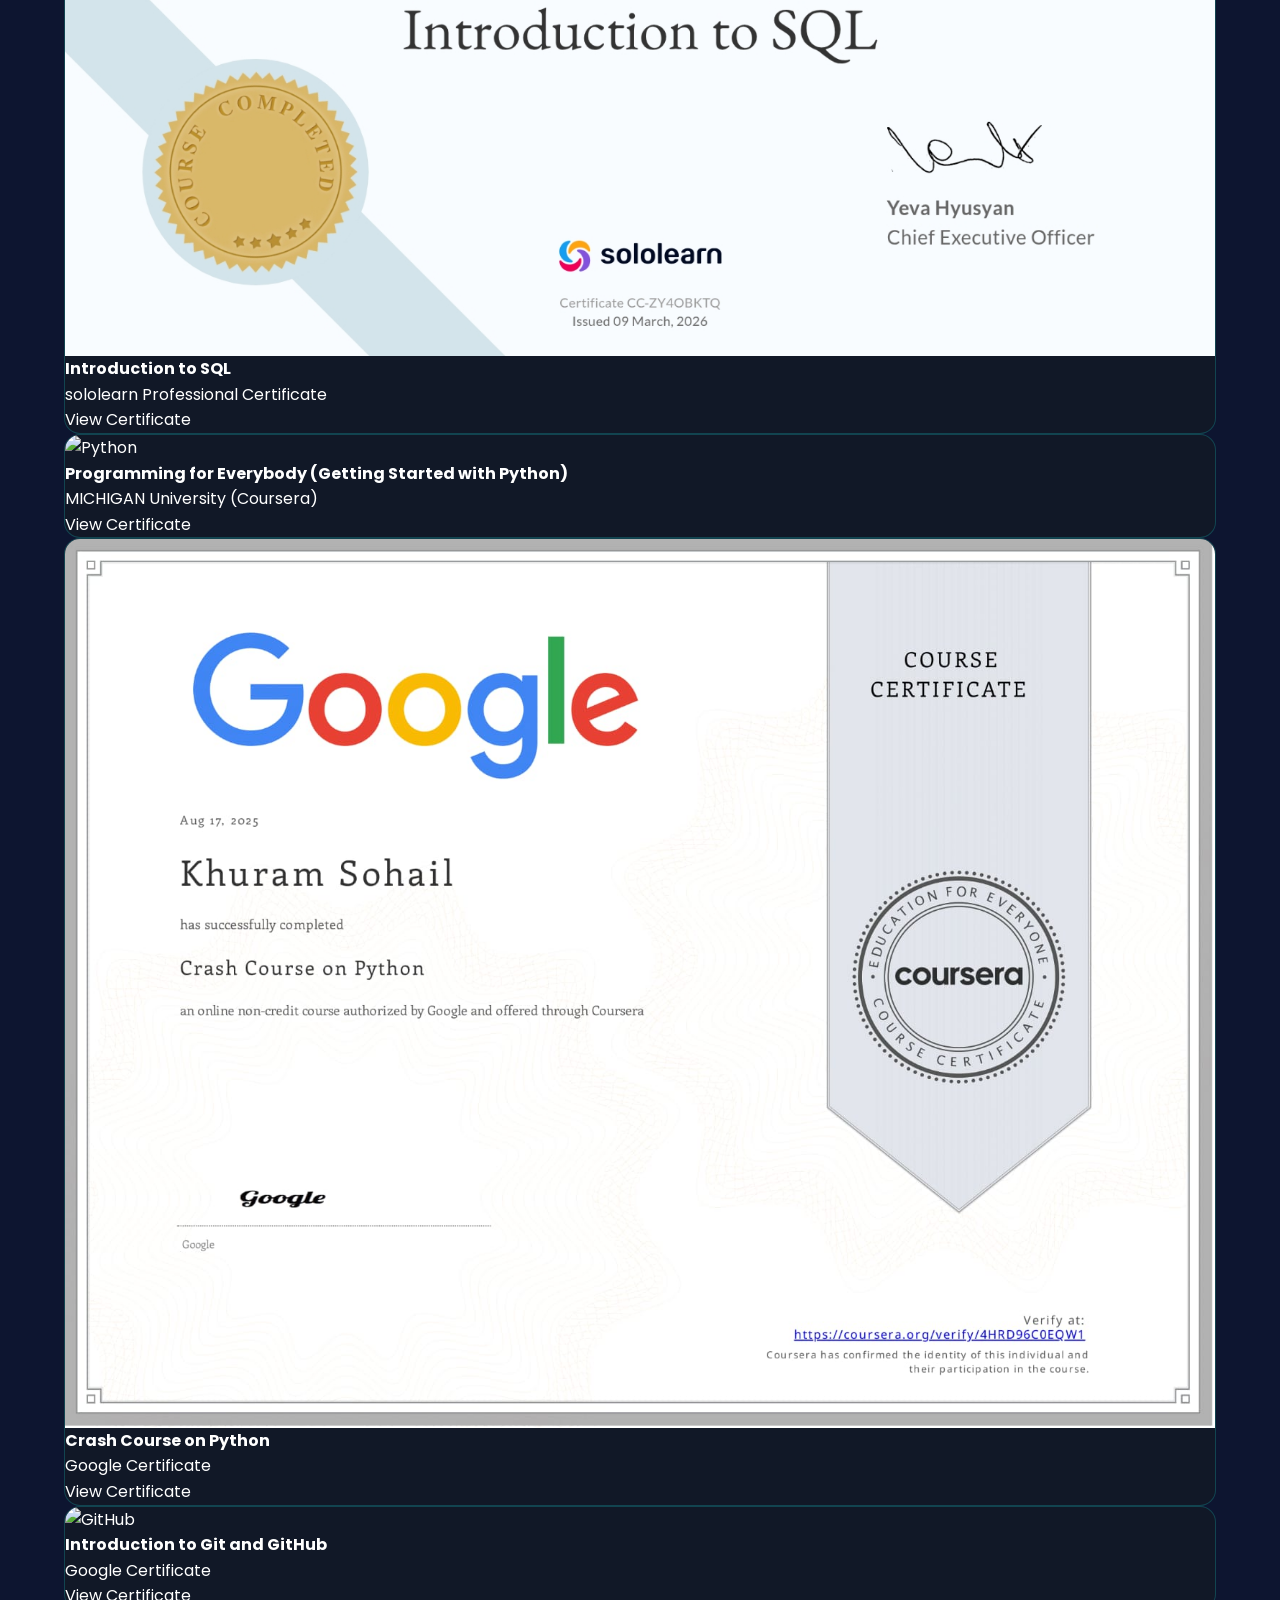
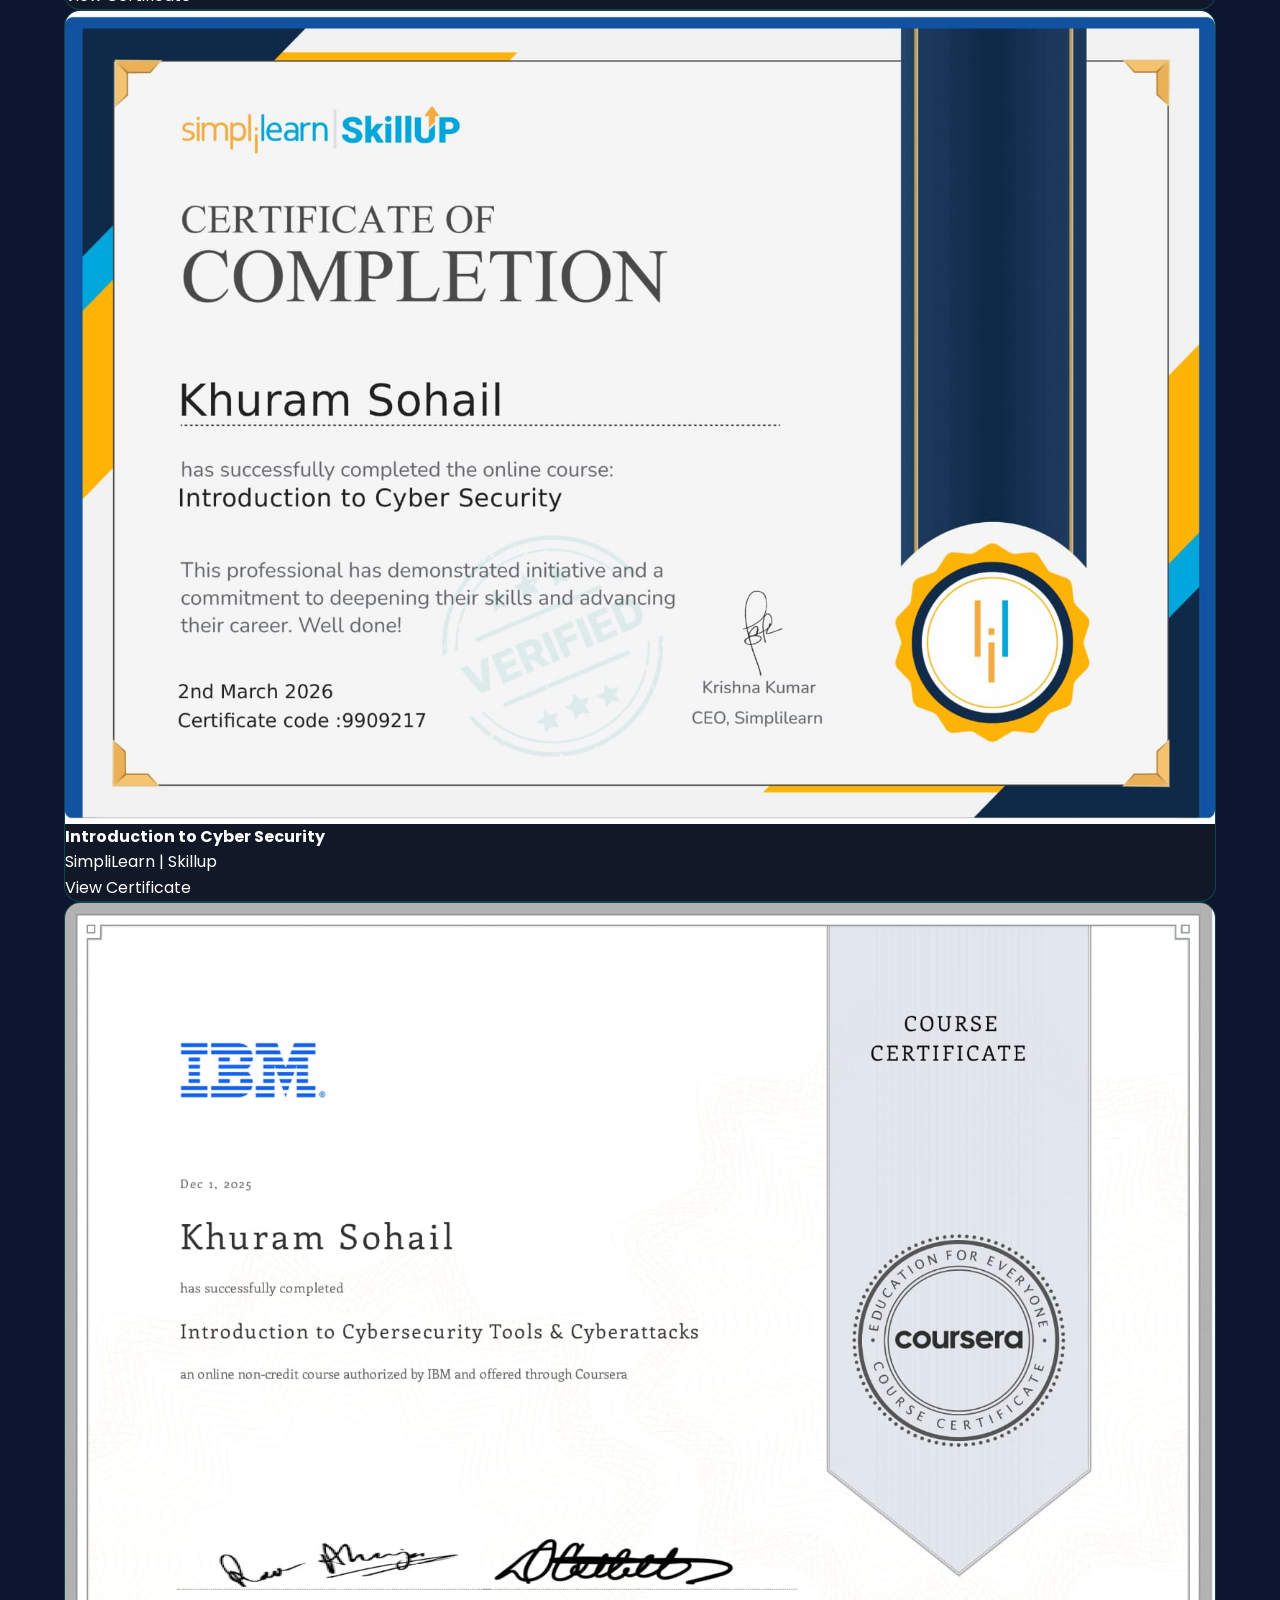
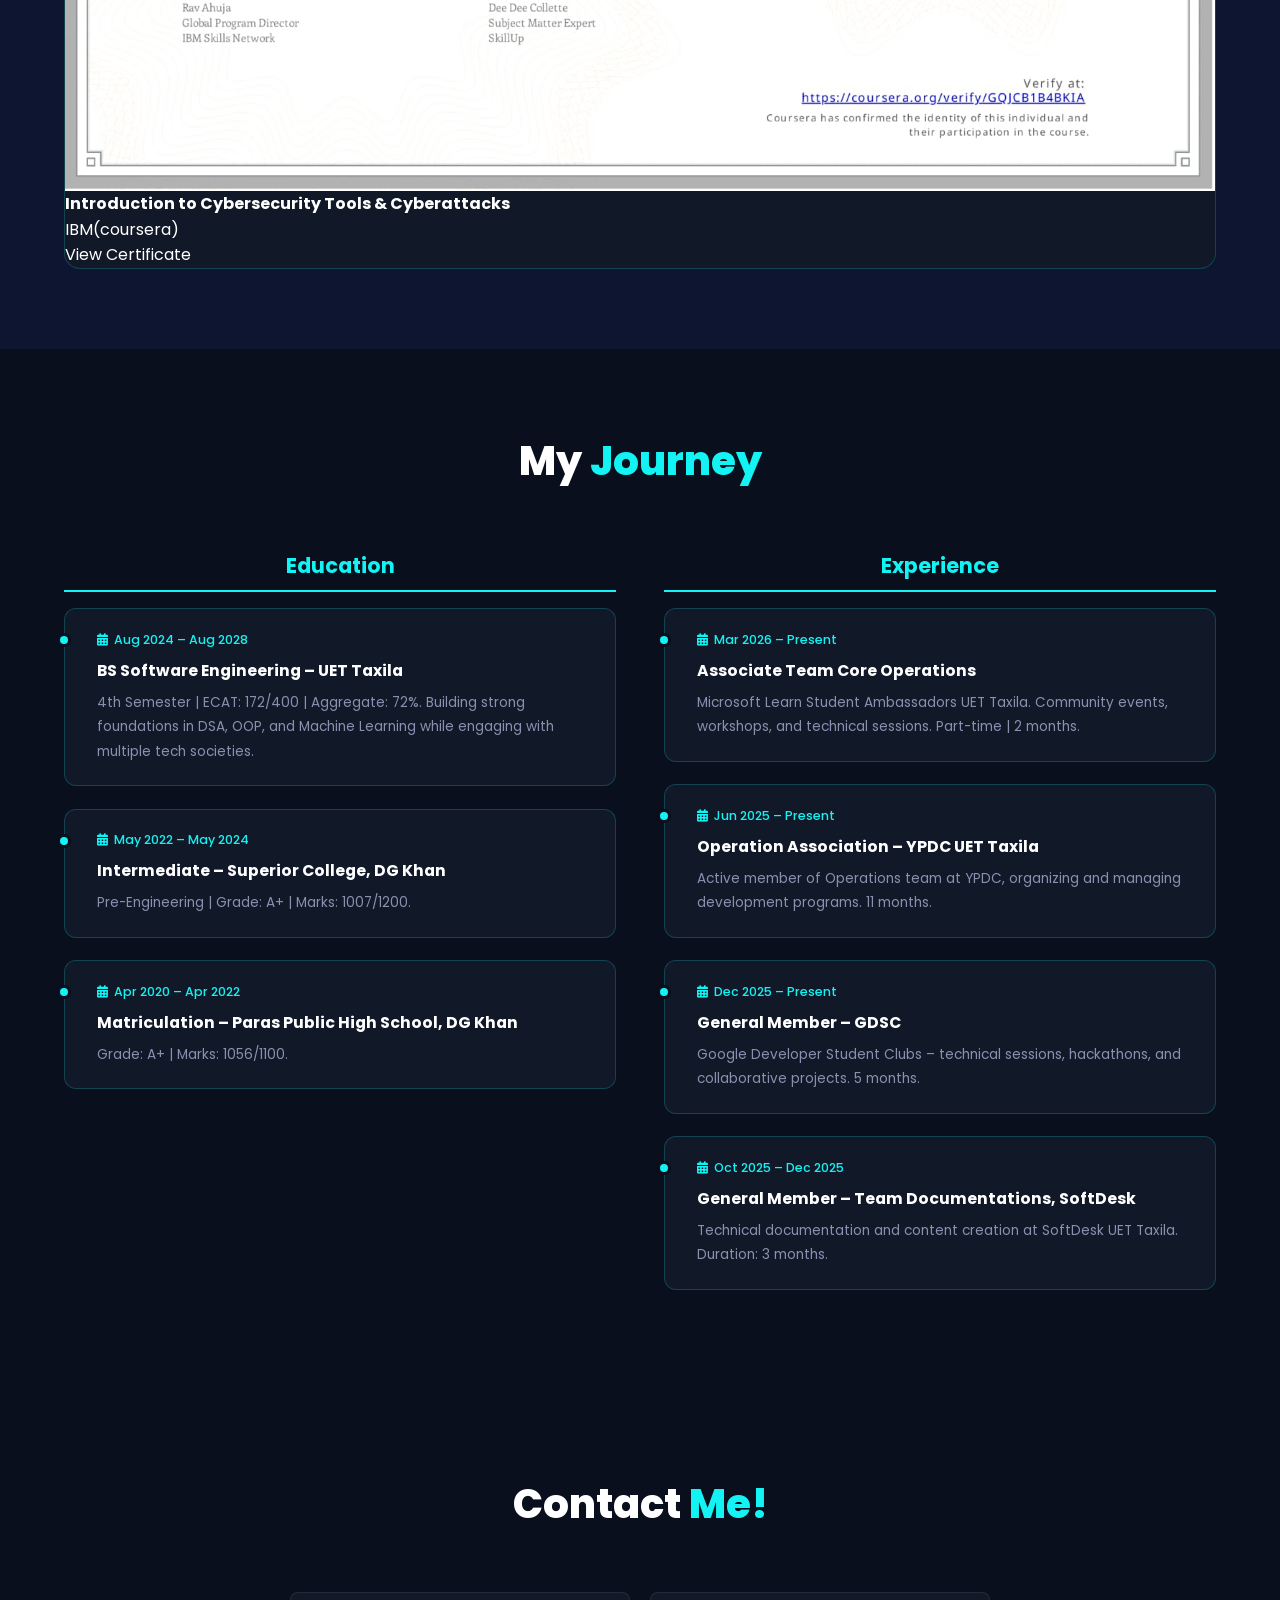
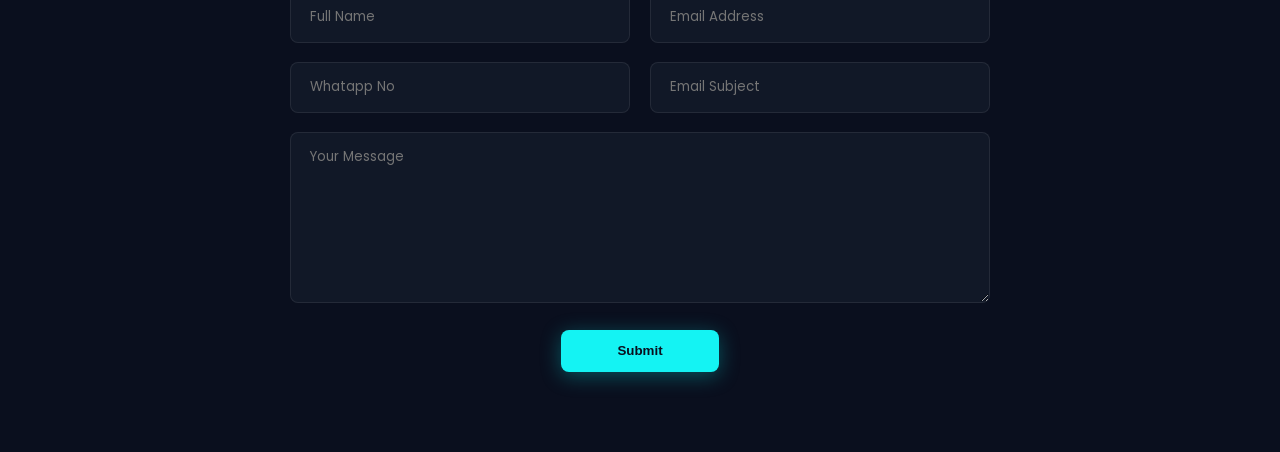
==== commit f1175862: "Update index.html" ====
--- a/index.html
+++ b/index.html
@@ -188,156 +188,96 @@
   <!-- ===== CERTIFICATES ===== -->
   <section class="certificates" id="certificates">
     <h2 class="section-heading">My <span class="highlight">Certificates</span></h2>
-    <div class="cert-grid">
-
-      <!-- Certificate 1: English Communication Skills -->
-      <div class="cert-card">
-        <div class="cert-img-wrap">
-          <img src="1.jpeg" alt="English Communication Skills Certificate" class="cert-preview"/>
-          <div class="cert-overlay">
-            <a href="1.jpeg" target="_blank" class="cert-view-btn">
-              <i class="fas fa-eye"></i> View Certificate
-            </a>
-          </div>
-        </div>
-        <div class="cert-info">
-          <div class="cert-badge-row">
-            <div class="cert-icon"><i class="fas fa-award"></i></div>
-            <div>
-              <p class="cert-issuer-name">Coursera × Georgia Tech</p>
-              <p class="cert-date-text"><i class="fas fa-calendar-alt"></i> Sep 26, 2025</p>
-            </div>
-          </div>
-          <h3 class="cert-title">Improve Your English Communication Skills</h3>
-          <p class="cert-desc">4-course specialization covering professional email writing, speaking, ePortfolio building, and advanced English communication skills.</p>
-          <div class="cert-tags">
-            <span>English</span><span>Communication</span><span>Professional</span><span>Coursera</span>
-          </div>
-          <a href="1.jpeg" target="_blank" class="cert-bottom-btn">
-            <i class="fas fa-eye"></i> View Certificate
-          </a>
-        </div>
-      </div>
-
-      <!-- Certificate 2: Cyber Security -->
-      <div class="cert-card">
-        <div class="cert-img-wrap">
-          <img src="cyber.jpeg" alt="Cyber Security Certificate" class="cert-preview"/>
-          <div class="cert-overlay">
-            <a href="cyber.jpeg" target="_blank" class="cert-view-btn">
-              <i class="fas fa-eye"></i> View Certificate
-            </a>
-          </div>
-        </div>
-        <div class="cert-info">
-          <div class="cert-badge-row">
-            <div class="cert-icon"><i class="fas fa-shield-alt"></i></div>
-            <div>
-              <p class="cert-issuer-name">Simplilearn SkillUp</p>
-              <p class="cert-date-text"><i class="fas fa-calendar-alt"></i> 2nd March 2026</p>
-            </div>
-          </div>
-          <h3 class="cert-title">Introduction to Cyber Security</h3>
-          <p class="cert-desc">Completed a certified course on Cyber Security fundamentals — threats, network security, and security best practices. Code: 9909217.</p>
-          <div class="cert-tags">
-            <span>Cyber Security</span><span>Networking</span><span>Security</span>
-          </div>
-          <a href="cyber.jpeg" target="_blank" class="cert-bottom-btn">
-            <i class="fas fa-eye"></i> View Certificate
-          </a>
-        </div>
-      </div>
-
-      <!-- Certificate 3: SQL -->
-      <div class="cert-card">
-        <div class="cert-img-wrap">
-          <img src="sql.jpeg" alt="SQL Certificate" class="cert-preview"/>
-          <div class="cert-overlay">
-            <a href="sql.jpeg" target="_blank" class="cert-view-btn">
-              <i class="fas fa-eye"></i> View Certificate
-            </a>
-          </div>
-        </div>
-        <div class="cert-info">
-          <div class="cert-badge-row">
-            <div class="cert-icon"><i class="fas fa-database"></i></div>
-            <div>
-              <p class="cert-issuer-name">Sololearn</p>
-              <p class="cert-date-text"><i class="fas fa-calendar-alt"></i> 09 March 2026</p>
-            </div>
-          </div>
-          <h3 class="cert-title">Introduction to SQL</h3>
-          <p class="cert-desc">Demonstrated theoretical and practical understanding of SQL — database queries, tables, filtering, and data management. Cert: CC-ZY4OBKTQ.</p>
-          <div class="cert-tags">
-            <span>SQL</span><span>Database</span><span>Queries</span><span>Sololearn</span>
-          </div>
-          <a href="sql.jpeg" target="_blank" class="cert-bottom-btn">
-            <i class="fas fa-eye"></i> View Certificate
-          </a>
-        </div>
-      </div>
-
-      <!-- Certificate 4: Learn English Beginning Grammar -->
-      <div class="cert-card">
-        <div class="cert-img-wrap">
-          <div class="cert-pdf-placeholder">
-            <i class="fas fa-file-pdf"></i>
-            <p>PDF Certificate</p>
-          </div>
-          <div class="cert-overlay">
-            <a href="englishcertificate.pdf" target="_blank" class="cert-view-btn">
-              <i class="fas fa-eye"></i> View Certificate
-            </a>
-          </div>
-        </div>
-        <div class="cert-info">
-          <div class="cert-badge-row">
-            <div class="cert-icon"><i class="fas fa-language"></i></div>
-            <div>
-              <p class="cert-issuer-name">Coursera × UC Irvine</p>
-              <p class="cert-date-text"><i class="fas fa-calendar-alt"></i> Jul 13, 2025</p>
-            </div>
-          </div>
-          <h3 class="cert-title">Learn English: Beginning Grammar</h3>
-          <p class="cert-desc">3-course specialization covering word forms, verb tenses, present progressive, future tenses, and simple past tense at the beginning level.</p>
-          <div class="cert-tags">
-            <span>English</span><span>Grammar</span><span>Language</span><span>Coursera</span>
-          </div>
-          <a href="englishcertificate.pdf" target="_blank" class="cert-bottom-btn">
-            <i class="fas fa-eye"></i> View Certificate
-          </a>
-        </div>
-      </div>
-
-      <!-- Certificate 5: Machine Learning -->
-      <div class="cert-card">
-        <div class="cert-img-wrap">
-          <div class="cert-pdf-placeholder">
-            <i class="fas fa-brain"></i>
-            <p>ML Certificate</p>
-          </div>
-          <div class="cert-overlay">
-            <a href="machinecertificate" target="_blank" class="cert-view-btn">
-              <i class="fas fa-eye"></i> View Certificate
-            </a>
-          </div>
-        </div>
-        <div class="cert-info">
-          <div class="cert-badge-row">
-            <div class="cert-icon"><i class="fas fa-brain"></i></div>
-            <div>
-              <p class="cert-issuer-name">Machine Learning Certificate</p>
-              <p class="cert-date-text"><i class="fas fa-calendar-alt"></i> 2025</p>
-            </div>
-          </div>
-          <h3 class="cert-title">Machine Learning</h3>
-          <p class="cert-desc">Successfully completed a Machine Learning course covering core ML concepts, algorithms, model training, and practical applications in data-driven problem solving.</p>
-          <div class="cert-tags">
-            <span>Machine Learning</span><span>AI</span><span>Python</span><span>Data Science</span>
-          </div>
-          <a href="machinecertificate" target="_blank" class="cert-bottom-btn">
-            <i class="fas fa-eye"></i> View Certificate
-          </a>
+    <div class="cert-container">
+      
+      <div class="cert-card">
+        <div class="cert-img">
+          <img src="16-1.png" alt="Machine Learning">
+          <div class="cert-content">
+            <h4>Machine Learning</h4>
+            <p>Stanford University (Coursera)</p>
+            <a href="16-1.png" class="view-btn">View Certificate</a>
+          </div>
+        </div>
+      </div>
+       <div class="cert-card">
+        <div class="cert-img">
+          <img src="1.jpeg" alt="English">
+          <div class="cert-content">
+            <h4>Improve Your English Communication Skills</h4>
+            <p>Georgia Tech(coursera) Professional Certificate</p>
+            <a href="englishcertificate-1.png" class="view-btn">View Certificate</a>
+          </div>
+        </div>
+      </div>
+      <div class="cert-card">
+        <div class="cert-img">
+          <img src="englishcertificate-1.png" alt="English">
+          <div class="cert-content">
+            <h4>Learn English: Beginning Grammar</h4>
+            <p>UCI(Coursera) Professional Certificate</p>
+            <a href="englishcertificate-1.png" class="view-btn">View Certificate</a>
+          </div>
+        </div>
+      </div>
+      <div class="cert-card">
+        <div class="cert-img">
+          <img src="sql.jpeg" alt="SQL Specialization">
+          <div class="cert-content">
+            <h4>Introduction to SQL</h4>
+            <p>sololearn Professional Certificate</p>
+            <a href="sql.jpeg" class="view-btn">View Certificate</a>
+          </div>
+        </div>
+      </div>
+       <div class="cert-card">
+        <div class="cert-img">
+          <img src="6.jpeg" alt="Python">
+          <div class="cert-content">
+            <h4>Programming for Everybody (Getting Started with Python)</h4>
+            <p>MICHIGAN University (Coursera)</p>
+            <a href="6.jpeg" class="view-btn">View Certificate</a>
+          </div>
+        </div>
+      </div>
+       <div class="cert-card">
+        <div class="cert-img">
+          <img src="2.jpeg" alt="Python">
+          <div class="cert-content">
+            <h4>Crash Course on Python</h4>
+            <p>Google Certificate</p>
+            <a href="2.jpeg" class="view-btn">View Certificate</a>
+          </div>
+        </div>
+      </div>
+       <div class="cert-card">
+        <div class="cert-img">
+          <img src="9.jpeg" alt="GitHub">
+          <div class="cert-content">
+            <h4>Introduction to Git and GitHub</h4>
+            <p>Google Certificate</p>
+            <a href="9.jpeg" class="view-btn">View Certificate</a>
+          </div>
+        </div>
+      </div>
+      <div class="cert-card">
+        <div class="cert-img">
+          <img src="cyber.jpeg" alt="Cybersecurity">
+          <div class="cert-content">
+            <h4>Introduction to Cyber Security</h4>
+            <p>SimpliLearn | Skillup</p>
+            <a href="cyber.jpeg" class="view-btn">View Certificate</a>
+          </div>
+        </div>
+      </div>
+      <div class="cert-card">
+        <div class="cert-img">
+          <img src="12.jpeg" alt="Cybersecurity">
+          <div class="cert-content">
+            <h4>Introduction to Cybersecurity Tools & Cyberattacks</h4>
+            <p>IBM(coursera)</p>
+            <a href="12.jpeg" class="view-btn">View Certificate</a>
+          </div>
         </div>
       </div>
 
--- a/stylesheet.css
+++ b/stylesheet.css
@@ -18,7 +18,6 @@
   --font:          'Poppins', sans-serif;
   --nav-height:    70px;
 }
-
 html { scroll-behavior: smooth; }
 
 body {
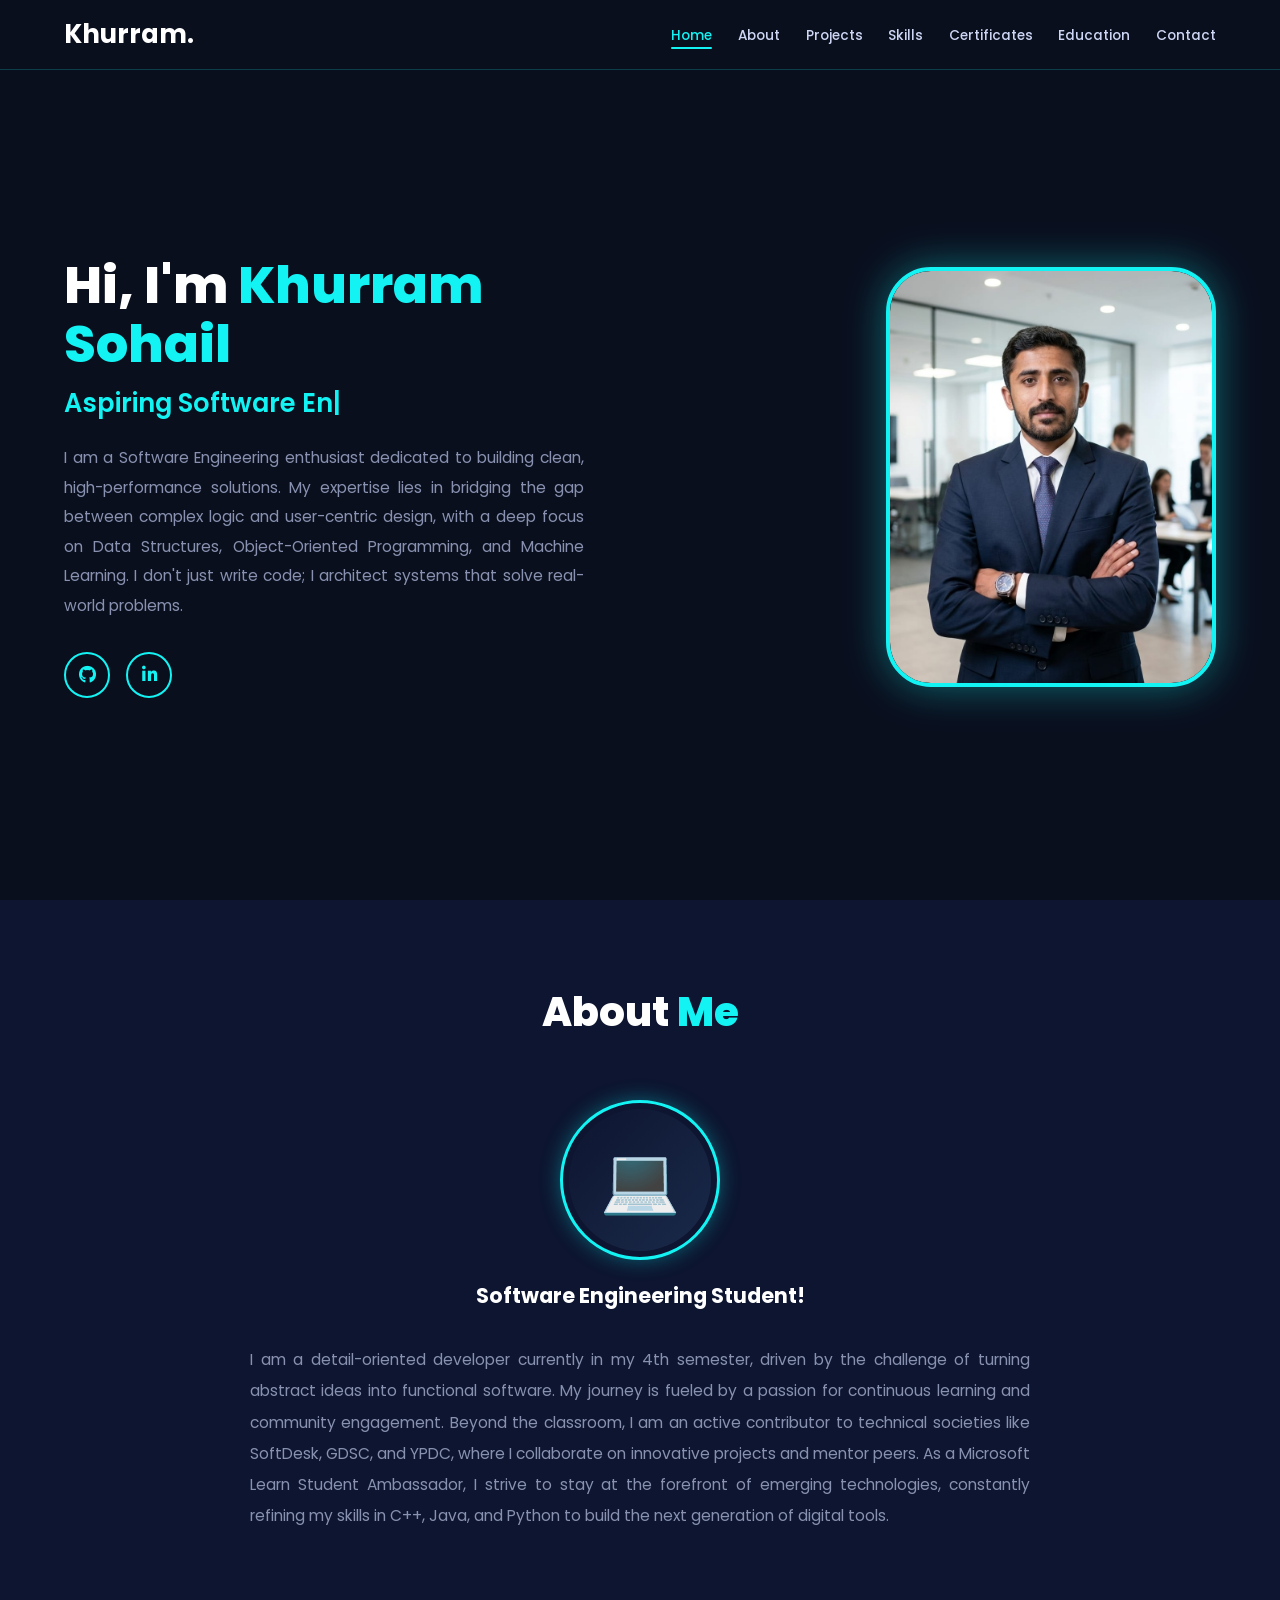
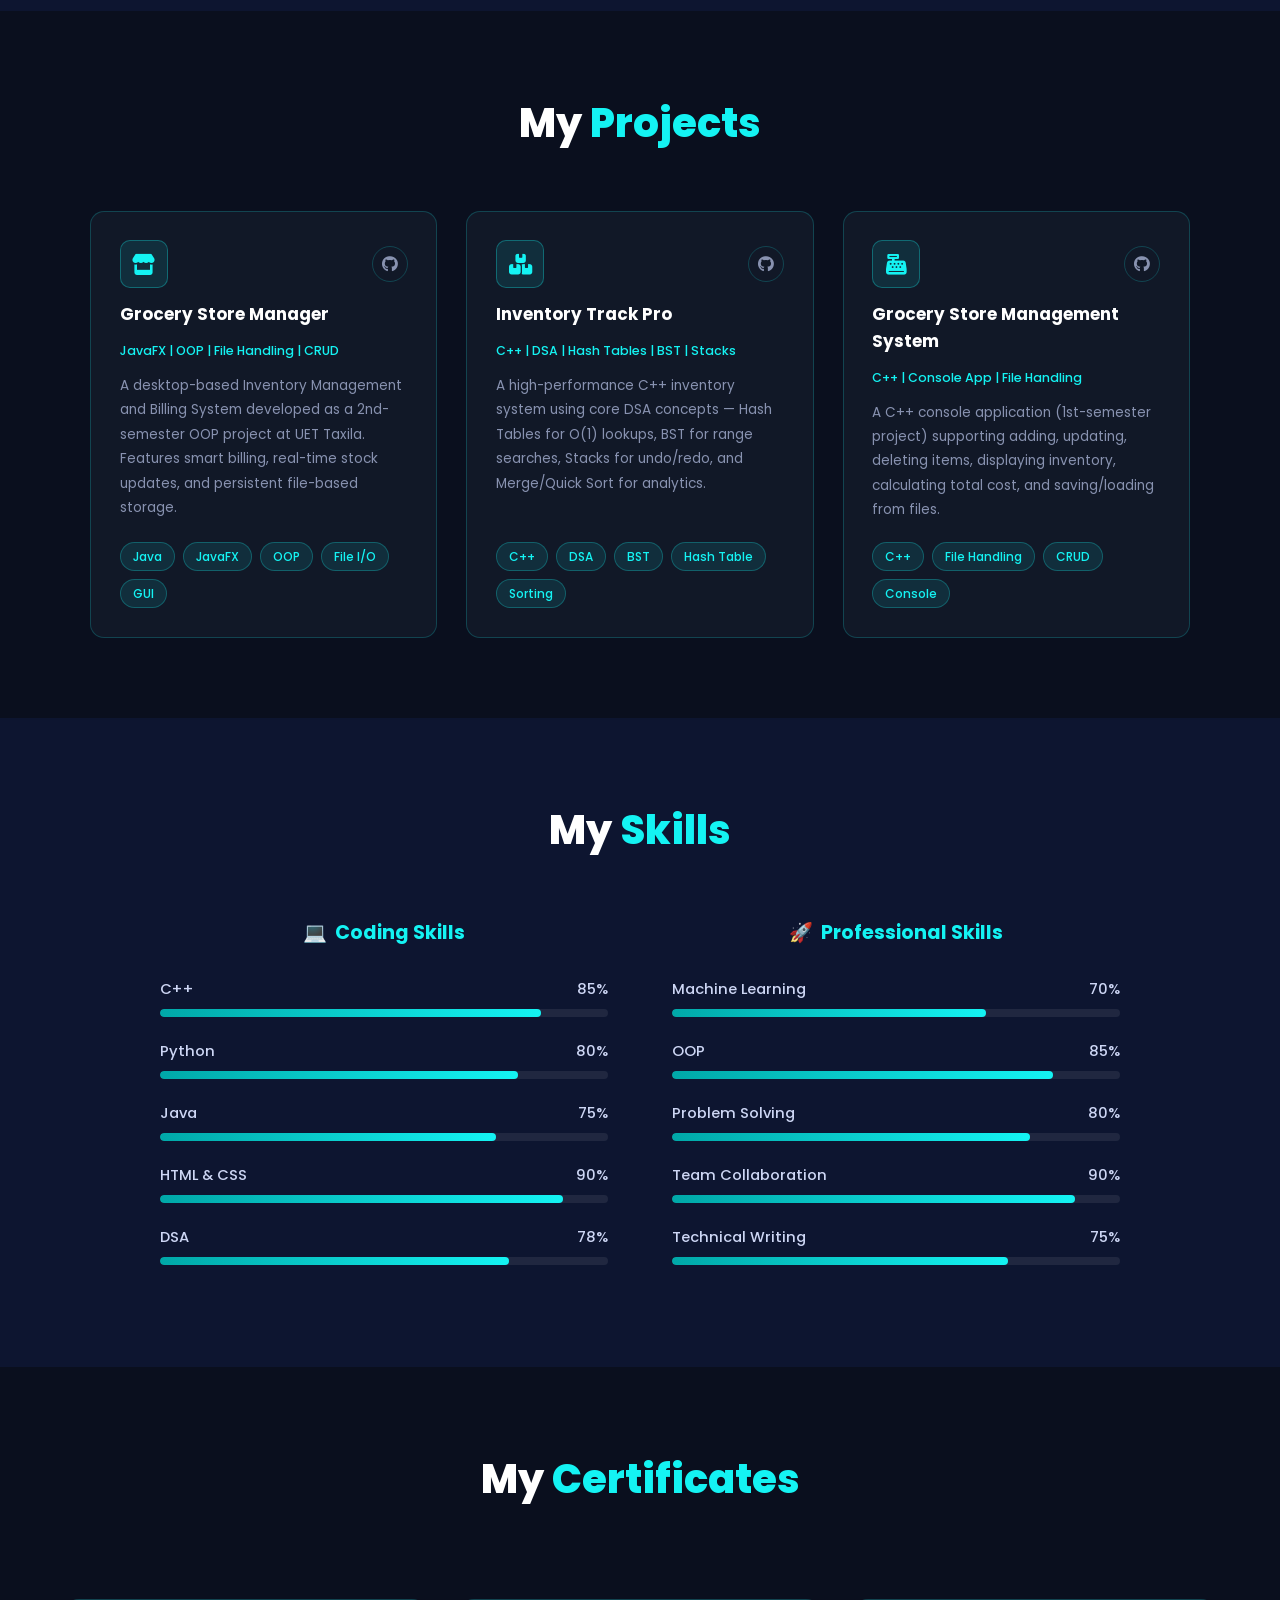
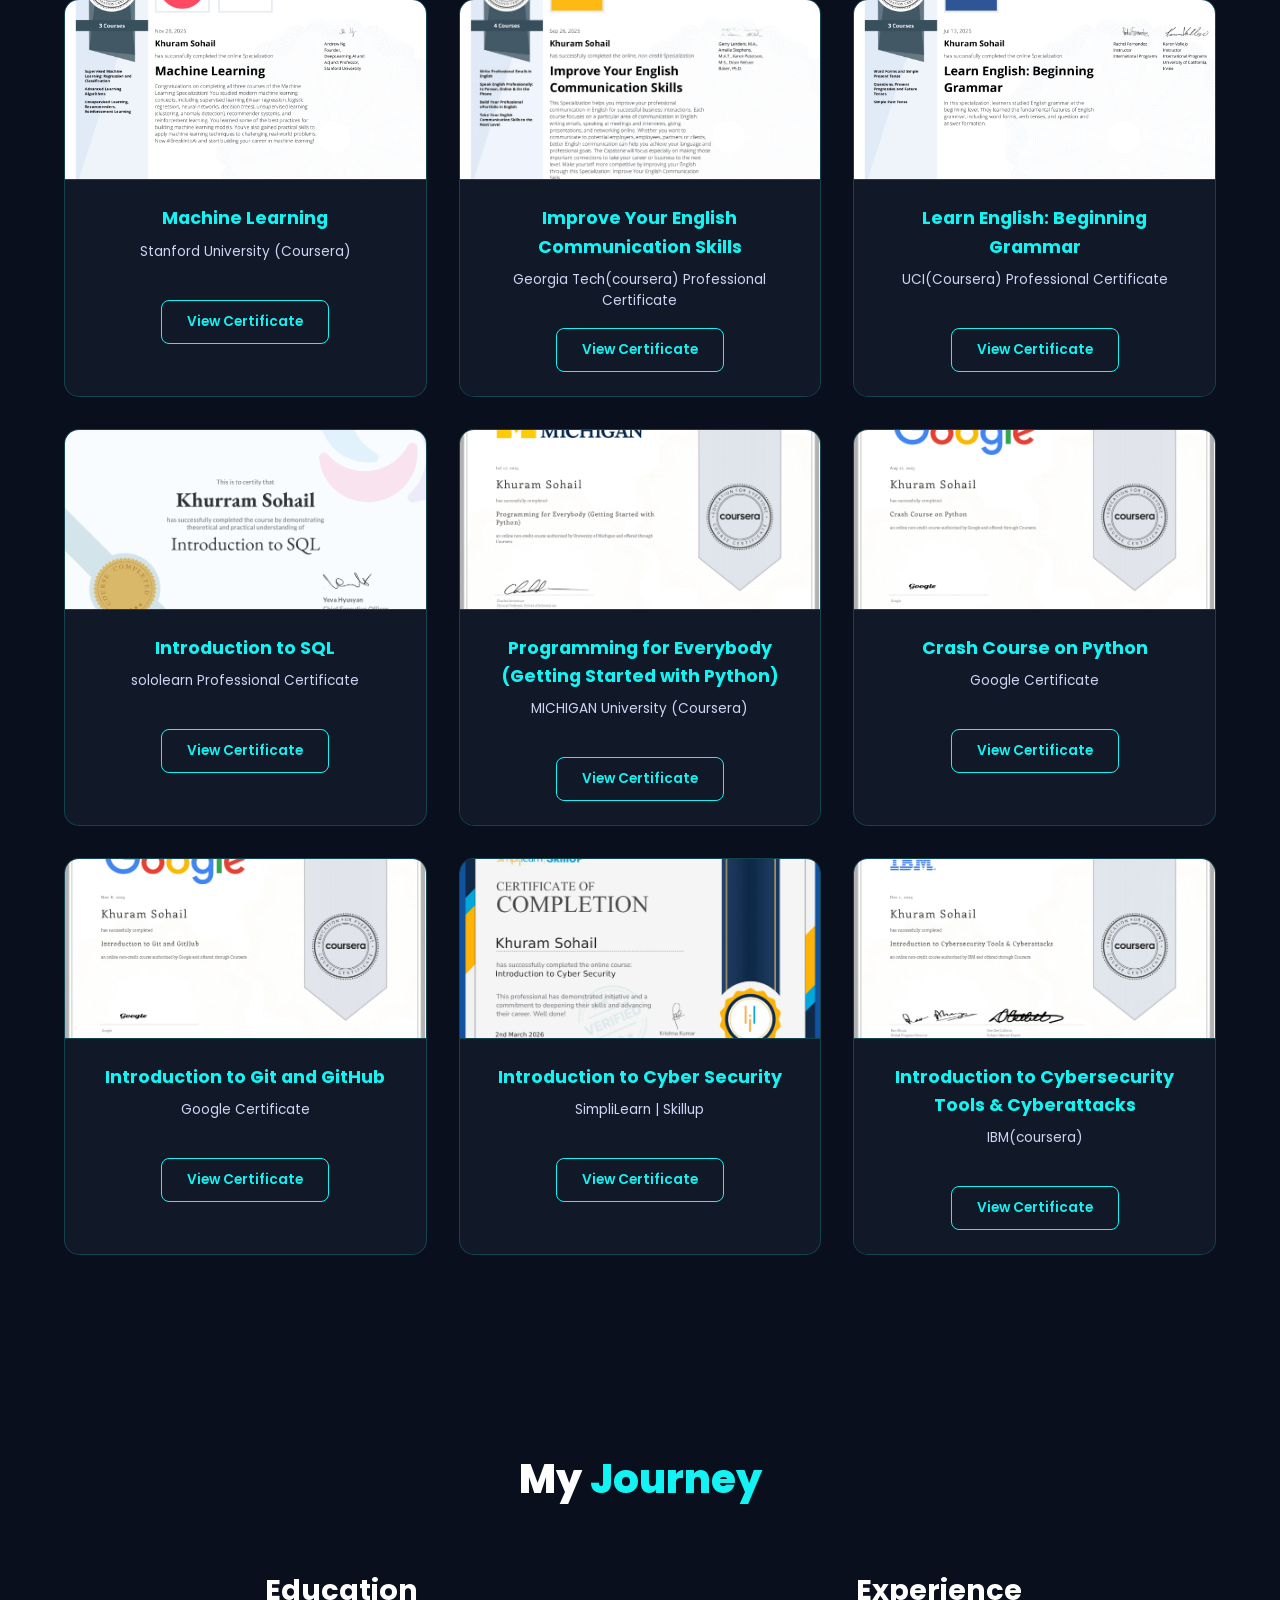
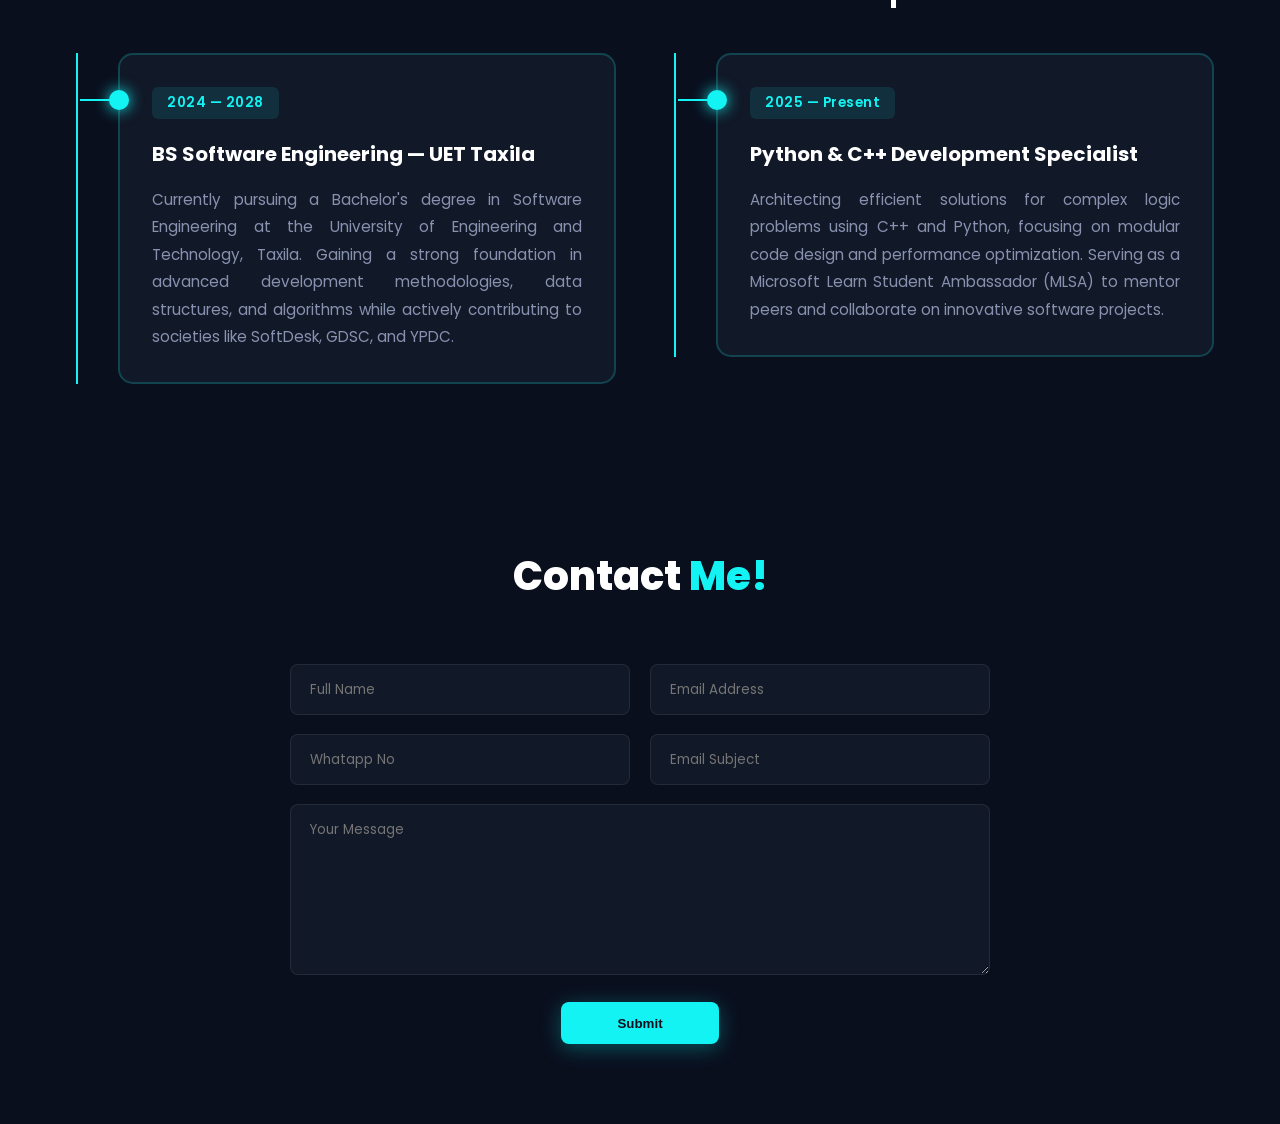
==== commit 7d1bebc4: "Update index.html" ====
--- a/index.html
+++ b/index.html
@@ -26,6 +26,7 @@
       <span></span><span></span><span></span>
     </div>
   </nav>
+
   <!-- ===== HOME ===== -->
   <section class="home" id="home">
     <div class="home-content">
@@ -34,10 +35,7 @@
         <span id="typed-text"></span><span class="cursor">|</span>
       </h2>
       <p class="home-desc">
-        I am a Software Engineering student at UET Taxila, skilled in DSA, Machine Learning,
-        HTML, CSS, C++, Java, Python, and OOP. I build clean, functional, and user-friendly
-        solutions. My focus is on learning continuously and contributing effectively to
-        real-world projects.
+        I am a Software Engineering enthusiast dedicated to building clean, high-performance solutions. My expertise lies in bridging the gap between complex logic and user-centric design, with a deep focus on Data Structures, Object-Oriented Programming, and Machine Learning. I don't just write code; I architect systems that solve real-world problems.
       </p>
       <div class="social-icons">
         <a href="https://github.com/KhuramSohail56" target="_blank" class="social-btn" title="GitHub">
@@ -67,12 +65,9 @@
         <h3 class="about-title">Software Engineering Student!</h3>
       </div>
       <p class="about-text">
-        I am a motivated and detail-oriented Software Engineering student at the University of
-        Engineering and Technology, Taxila, currently in my 4th semester. I have a strong
-        foundation in Data Structures &amp; Algorithms, Object-Oriented Programming, HTML, CSS,
-        C++, Java, Python, and Machine Learning. I am continuously learning and contributing to tech communities including Microsoft Learn
-        Student Ambassadors, GDSC, YPDC, and SoftDesk UET Taxila. My goal is to grow as an
-        engineer and make a meaningful impact in the field of software development.
+        I am a detail-oriented developer currently in my 4th semester, driven by the challenge of turning abstract ideas into functional software. My journey is fueled by a passion for continuous learning and community engagement. Beyond the classroom, I am an active contributor to technical societies like SoftDesk, GDSC, and YPDC, where I collaborate on innovative projects and mentor peers.
+
+As a Microsoft Learn Student Ambassador, I strive to stay at the forefront of emerging technologies, constantly refining my skills in C++, Java, and Python to build the next generation of digital tools.
       </p>
     </div>
   </section>
@@ -186,7 +181,7 @@
 
   
   <!-- ===== CERTIFICATES ===== -->
-  <section class="certificates" id="certificates">
+ <section class="certificates" id="certificates">
     <h2 class="section-heading">My <span class="highlight">Certificates</span></h2>
     <div class="cert-container">
       
@@ -206,7 +201,7 @@
           <div class="cert-content">
             <h4>Improve Your English Communication Skills</h4>
             <p>Georgia Tech(coursera) Professional Certificate</p>
-            <a href="englishcertificate-1.png" class="view-btn">View Certificate</a>
+            <a href="1.jpeg" class="view-btn">View Certificate</a>
           </div>
         </div>
       </div>
@@ -284,63 +279,45 @@
     </div>
   </section>
   <!-- ===== EDUCATION / JOURNEY ===== -->
-  <section class="education" id="education">
-    <h2 class="section-heading">My <span class="highlight">Journey</span></h2>
-    <div class="journey-grid">
-
-      <div class="journey-col">
-        <h3 class="journey-col-title">Education</h3>
+ <section class="journey" id="education">
+  <h2 class="section-heading">My <span class="highlight">Journey</span></h2>
+  
+  <div class="journey-container">
+    
+    <div class="journey-column">
+      <h3 class="journey-title">Education</h3>
+      <div class="journey-box">
         <div class="journey-card">
           <div class="card-dot"></div>
-          <div class="card-date"><i class="fas fa-calendar-alt"></i> Aug 2024 – Aug 2028</div>
-          <h4 class="card-title">BS Software Engineering – UET Taxila</h4>
-          <p class="card-desc">4th Semester | ECAT: 172/400 | Aggregate: 72%. Building strong foundations in DSA, OOP, and Machine Learning while engaging with multiple tech societies.</p>
-        </div>
+          <div class="card-date">2024 — 2028</div>
+          <h4 class="card-title">BS Software Engineering — UET Taxila</h4>
+          <p class="card-desc">
+            Currently pursuing a Bachelor's degree in Software Engineering at the University of Engineering and Technology, Taxila. 
+            Gaining a strong foundation in advanced development methodologies, data structures, and algorithms while actively contributing 
+            to societies like SoftDesk, GDSC, and YPDC.
+          </p>
+        </div>
+      </div>
+    </div>
+
+    <div class="journey-column">
+      <h3 class="journey-title">Experience</h3>
+      <div class="journey-box">
         <div class="journey-card">
           <div class="card-dot"></div>
-          <div class="card-date"><i class="fas fa-calendar-alt"></i> May 2022 – May 2024</div>
-          <h4 class="card-title">Intermediate – Superior College, DG Khan</h4>
-          <p class="card-desc">Pre-Engineering | Grade: A+ | Marks: 1007/1200.</p>
-        </div>
-        <div class="journey-card">
-          <div class="card-dot"></div>
-          <div class="card-date"><i class="fas fa-calendar-alt"></i> Apr 2020 – Apr 2022</div>
-          <h4 class="card-title">Matriculation – Paras Public High School, DG Khan</h4>
-          <p class="card-desc">Grade: A+ | Marks: 1056/1100.</p>
-        </div>
-      </div>
-
-      <div class="journey-col">
-        <h3 class="journey-col-title">Experience</h3>
-        <div class="journey-card">
-          <div class="card-dot"></div>
-          <div class="card-date"><i class="fas fa-calendar-alt"></i> Mar 2026 – Present</div>
-          <h4 class="card-title">Associate Team Core Operations</h4>
-          <p class="card-desc">Microsoft Learn Student Ambassadors UET Taxila. Community events, workshops, and technical sessions. Part-time | 2 months.</p>
-        </div>
-        <div class="journey-card">
-          <div class="card-dot"></div>
-          <div class="card-date"><i class="fas fa-calendar-alt"></i> Jun 2025 – Present</div>
-          <h4 class="card-title">Operation Association – YPDC UET Taxila</h4>
-          <p class="card-desc">Active member of Operations team at YPDC, organizing and managing development programs. 11 months.</p>
-        </div>
-        <div class="journey-card">
-          <div class="card-dot"></div>
-          <div class="card-date"><i class="fas fa-calendar-alt"></i> Dec 2025 – Present</div>
-          <h4 class="card-title">General Member – GDSC</h4>
-          <p class="card-desc">Google Developer Student Clubs – technical sessions, hackathons, and collaborative projects. 5 months.</p>
-        </div>
-        <div class="journey-card">
-          <div class="card-dot"></div>
-          <div class="card-date"><i class="fas fa-calendar-alt"></i> Oct 2025 – Dec 2025</div>
-          <h4 class="card-title">General Member – Team Documentations, SoftDesk</h4>
-          <p class="card-desc">Technical documentation and content creation at SoftDesk UET Taxila. Duration: 3 months.</p>
-        </div>
-      </div>
-
-    </div>
-  </section>
-
+          <div class="card-date">2025 — Present</div>
+          <h4 class="card-title">Python & C++ Development Specialist</h4>
+          <p class="card-desc">
+            Architecting efficient solutions for complex logic problems using C++ and Python, focusing on modular code design 
+            and performance optimization. Serving as a Microsoft Learn Student Ambassador (MLSA) to mentor peers and 
+            collaborate on innovative software projects.
+          </p>
+        </div>
+      </div>
+    </div>
+
+  </div>
+</section>
   <!-- ===== CONTACT ===== -->
 <section class="contact" id="contact">
     <h2 class="section-heading">Contact <span class="highlight">Me!</span></h2>
--- a/stylesheet.css
+++ b/stylesheet.css
@@ -18,6 +18,7 @@
   --font:          'Poppins', sans-serif;
   --nav-height:    70px;
 }
+
 html { scroll-behavior: smooth; }
 
 body {
@@ -159,21 +160,131 @@
 .about-text   { font-size:0.97rem; color:var(--text-muted); line-height:2; text-align:justify; }
 
 /* ===== JOURNEY ===== */
-.education { background:var(--bg-primary); }
-.journey-grid { display:grid; grid-template-columns:1fr 1fr; gap:3rem; }
-.journey-col-title { font-size:1.3rem; font-weight:700; color:var(--accent); text-align:center; margin-bottom:1rem; padding-bottom:0.5rem; border-bottom:2px solid var(--accent); }
+/* ===== MY JOURNEY (VIDEO 14 STYLE) ===== */
+.journey {
+    background: var(--bg-primary);
+    padding: 5rem 5%;
+}
+
+.journey-container {
+    display: flex;
+    justify-content: center;
+    gap: 3rem;
+    flex-wrap: wrap;
+    max-width: 1200px;
+    margin: 0 auto;
+}
+
+.journey-column {
+    flex: 1;
+    min-width: 320px;
+    max-width: 550px;
+}
+
+.journey-title {
+    font-size: 1.8rem;
+    font-weight: 700;
+    text-align: center;
+    margin-bottom: 2.5rem;
+    color: var(--text-primary);
+}
+
+.journey-box {
+    /* Vertical line: Perfectly straight and connected */
+    border-left: 2px solid var(--accent);
+    padding-left: 2.5rem; 
+    position: relative;
+    margin-left: 10px;
+}
+
 .journey-card {
-  position:relative; background:var(--bg-card);
-  border:1px solid var(--border); border-radius:12px;
-  padding:1.3rem 1.5rem 1.3rem 2rem; margin-bottom:1.4rem;
-  transition:background 0.25s, transform 0.25s;
-}
-.journey-card:hover { background:var(--bg-card-hover); border-color:var(--accent); transform:translateY(-3px); }
-.card-dot { position:absolute; left:-8px; top:1.5rem; width:14px; height:14px; border-radius:50%; background:var(--accent); border:3px solid var(--bg-primary); }
-.card-date { font-size:0.78rem; color:var(--accent); font-weight:500; margin-bottom:0.5rem; display:flex; align-items:center; gap:0.4rem; }
-.card-title { font-size:0.98rem; font-weight:700; margin-bottom:0.5rem; }
-.card-desc  { font-size:0.85rem; color:var(--text-muted); line-height:1.8; }
-
+    background: var(--bg-card);
+    border: 2px solid var(--border);
+    padding: 2rem;
+    border-radius: 15px;
+    position: relative;
+    /* Transition handles the "hilna" (movement) smoothly */
+    transition: all 0.4s cubic-bezier(0.4, 0, 0.2, 1);
+}
+
+/* BOX HOVER EFFECT (VIDEO 14) */
+.journey-card:hover {
+    border-color: var(--accent);
+    /* Transform pushes the box forward when cursor is over it */
+    transform: translateX(12px); 
+    box-shadow: 0 10px 30px rgba(20, 243, 243, 0.15);
+}
+
+/* THE CONNECTING CIRCLE */
+.card-dot {
+    position: absolute;
+    /* Centers the dot exactly on the 2px border-left of journey-box */
+    left: -11px; 
+    top: 35px;
+    width: 20px;
+    height: 20px;
+    background: var(--accent);
+    border-radius: 50%;
+    box-shadow: 0 0 15px var(--accent);
+    z-index: 10;
+    transition: 0.3s ease;
+}
+
+/* Optional: Dot glows more when card is hovered */
+.journey-card:hover ~ .card-dot, 
+.journey-box:hover .card-dot {
+    transform: scale(1.2);
+    box-shadow: 0 0 25px var(--accent);
+}
+
+/* THE HORIZONTAL LINE (CONNECTS DOT TO CARD) */
+.journey-card::before {
+    content: '';
+    position: absolute;
+    top: 44px; /* Matches the vertical position of the dot */
+    left: -2.5rem; /* Reaches back to the vertical line */
+    width: 2.5rem;
+    height: 2px;
+    background: var(--accent);
+    z-index: 1;
+}
+
+.card-date {
+    background: rgba(20, 243, 243, 0.1);
+    color: var(--accent);
+    font-weight: 600;
+    display: inline-block;
+    padding: 5px 15px;
+    border-radius: 6px;
+    margin-bottom: 1.2rem;
+    font-size: 0.85rem;
+    letter-spacing: 0.5px;
+}
+
+.card-title {
+    font-size: 1.25rem;
+    color: var(--text-primary);
+    margin-bottom: 1rem;
+    font-weight: 700;
+}
+
+.card-desc {
+    font-size: 0.95rem;
+    color: var(--text-muted);
+    line-height: 1.8;
+    text-align: justify;
+}
+
+/* RESPONSIVE FIX */
+@media (max-width: 900px) {
+    .journey-container {
+        flex-direction: column;
+        align-items: center;
+    }
+    .journey-column {
+        width: 100%;
+    }
+}
 /* ===== SKILLS ===== */
 .skills { background:var(--bg-secondary); }
 .skills-grid { display:grid; grid-template-columns:1fr 1fr; gap:4rem; max-width:960px; margin:0 auto; }
@@ -199,17 +310,76 @@
 .project-tags span { font-size:0.75rem; padding:0.25rem 0.75rem; border-radius:20px; background:rgba(20,243,243,0.1); color:var(--accent); border:1px solid rgba(20,243,243,0.25); font-weight:500; }
 
 /* ===== CERTIFICATES ===== */
-.certificates { background:var(--bg-secondary); }
-.cert-grid { display: grid; grid-template-columns: repeat(auto-fit, minmax(320px, 1fr)); gap: 2rem; max-width: 1100px; margin: 0 auto; }
-.cert-card { background: var(--bg-card); border: 1px solid var(--border); border-radius: 16px; overflow: hidden; display: flex; flex-direction: column; transition: transform 0.25s, border-color 0.25s; }
-.cert-card:hover { transform: translateY(-6px); border-color: var(--accent); background: var(--bg-card-hover); }
-.cert-img-wrap { position: relative; width: 100%; height: 200px; overflow: hidden; background: var(--bg-primary); border-bottom: 1px solid var(--border); }
-.cert-preview { width: 100%; height: 100%; object-fit: cover; transition: transform 0.4s ease; }
-.cert-card:hover .cert-preview { transform: scale(1.05); }
-.cert-overlay { position: absolute; inset: 0; background: rgba(0, 212, 212, 0.15); backdrop-filter: blur(3px); display: flex; align-items: center; justify-content: center; opacity: 0; transition: opacity 0.3s; }
-.cert-card:hover .cert-overlay { opacity: 1; }
-.cert-view-btn { background: var(--accent); color: var(--bg-primary); font-size: 0.85rem; font-weight: 700; padding: 0.6rem 1.4rem; border-radius: 8px; display: flex; align-items: center; gap: 0.5rem; box-shadow: 0 4px 15px rgba(0,212,212,0.4); }
-
+/* ===== CERTIFICATES (ALWAYS VISIBLE DESIGN) ===== */
+.cert-container {
+    display: grid;
+    grid-template-columns: repeat(auto-fit, minmax(280px, 1fr));
+    gap: 2rem;
+    padding: 2rem 0;
+}
+
+.cert-card {
+    background: var(--bg-card);
+    border-radius: 15px;
+    overflow: hidden;
+    border: 1px solid var(--border);
+    transition: transform 0.3s ease;
+}
+
+.cert-card:hover {
+    transform: translateY(-5px);
+    border-color: var(--accent);
+}
+
+.cert-img {
+    position: relative;
+    width: 100%;
+}
+
+.cert-img img {
+    width: 100%;
+    height: 180px; /* Certificate image ka size */
+    object-fit: cover;
+    border-bottom: 1px solid var(--border);
+}
+
+/* Content jo pehle se ready nazar aayega */
+.cert-content {
+    padding: 1.5rem;
+    text-align: center;
+    background: var(--bg-card);
+}
+
+.cert-content h4 {
+    color: var(--accent);
+    font-size: 1.1rem;
+    margin-bottom: 0.5rem;
+}
+
+.cert-content p {
+    font-size: 0.85rem;
+    color: var(--text-secondary);
+    margin-bottom: 1.2rem;
+    height: 40px; /* Text alignment ke liye */
+}
+
+.view-btn {
+    display: inline-block;
+    padding: 10px 25px;
+    background: transparent;
+    color: var(--accent);
+    border: 1px solid var(--accent);
+    border-radius: 8px;
+    font-size: 0.85rem;
+    font-weight: 600;
+    transition: 0.3s ease;
+}
+
+.view-btn:hover {
+    background: var(--accent);
+    color: var(--bg-primary);
+    box-shadow: 0 0 15px var(--accent);
+}
 /* ===== CONTACT ===== */
 .contact { background:var(--bg-primary); }
 .contact-form { max-width:700px; margin:0 auto; display:flex; flex-direction:column; gap:1.2rem; }
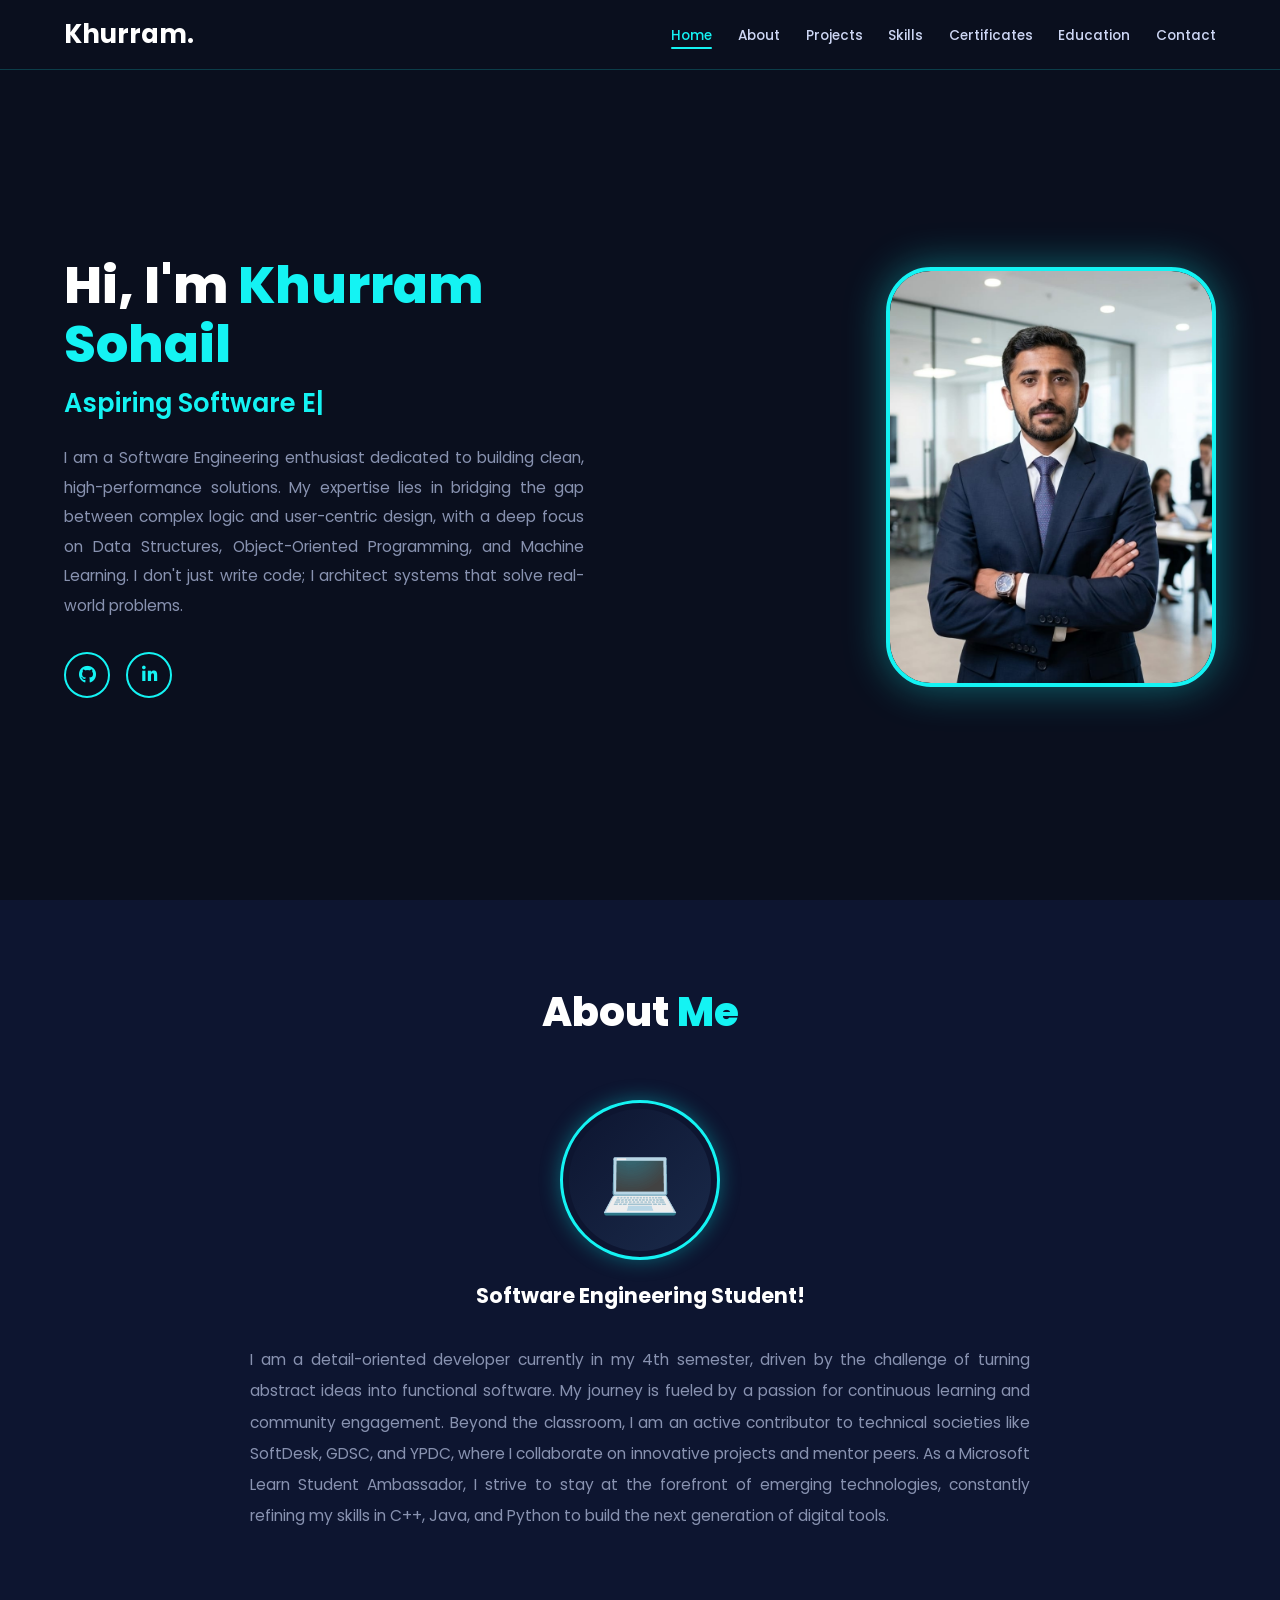
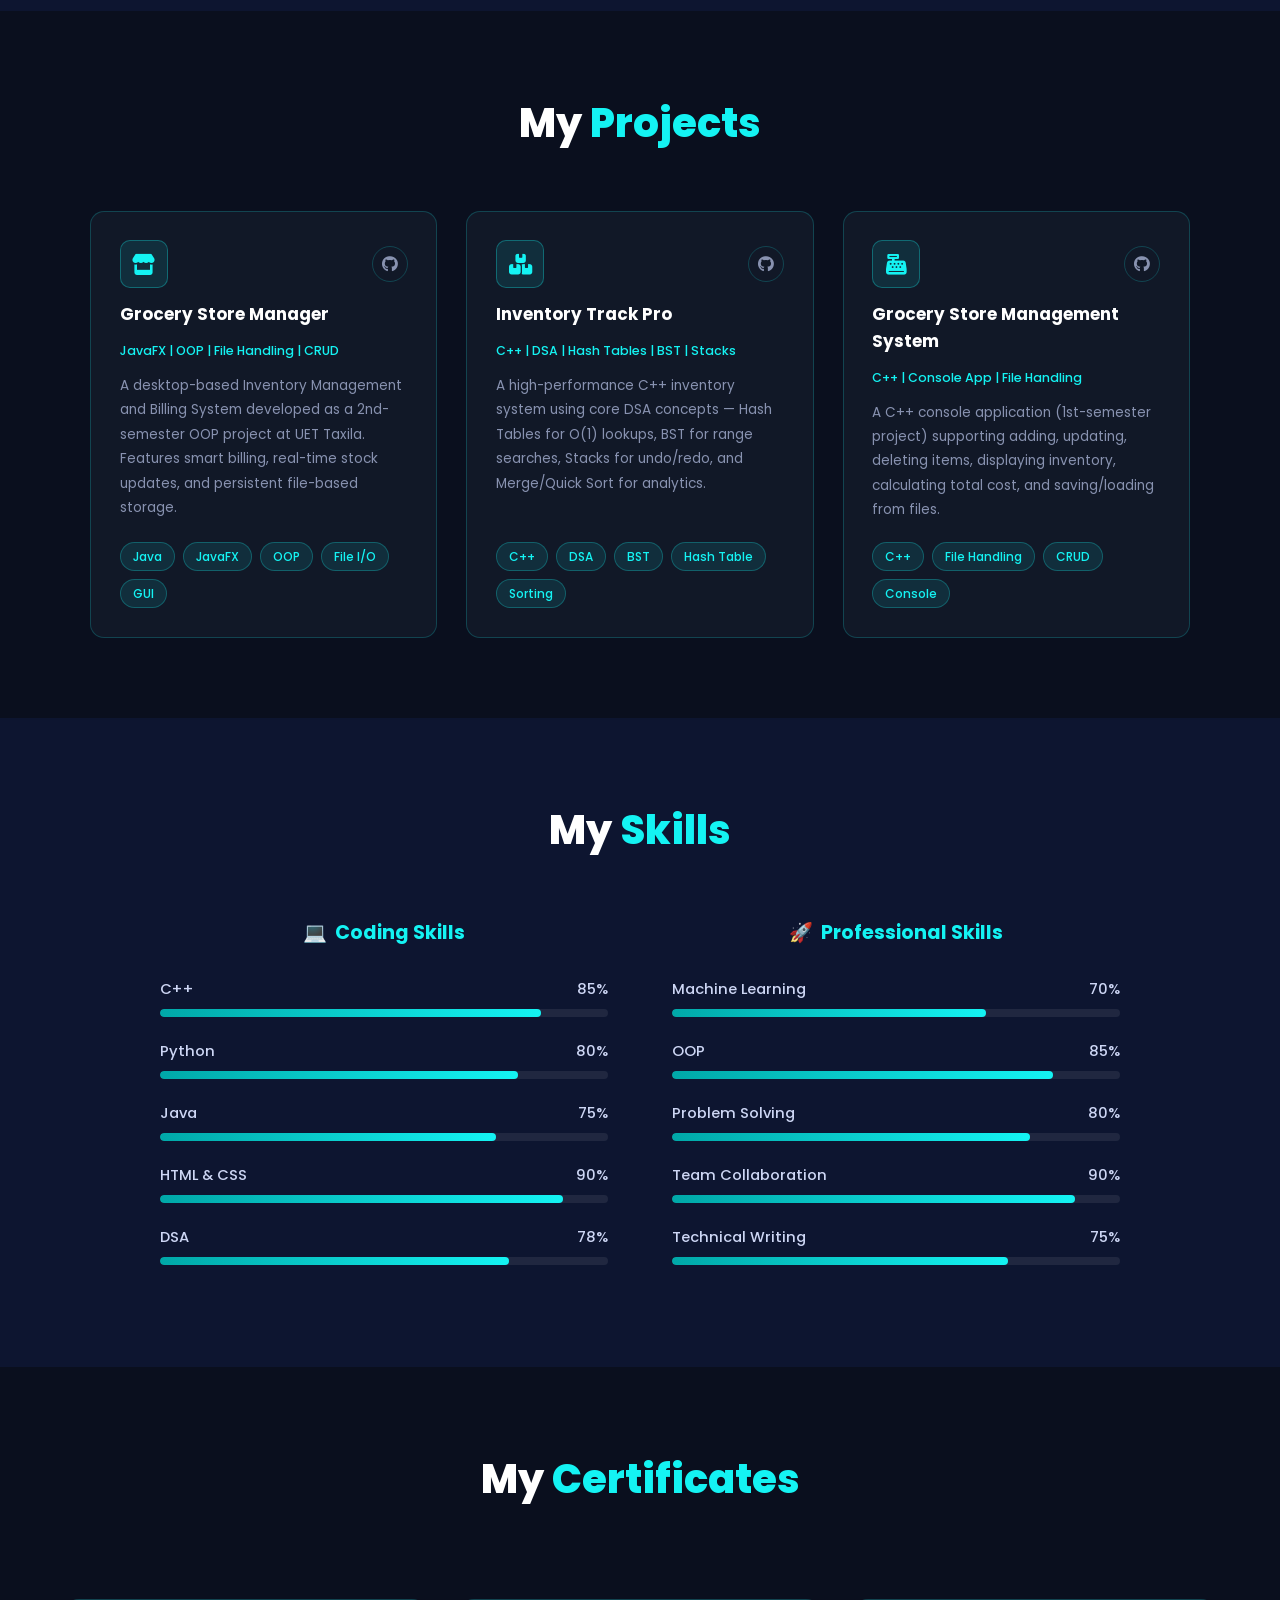
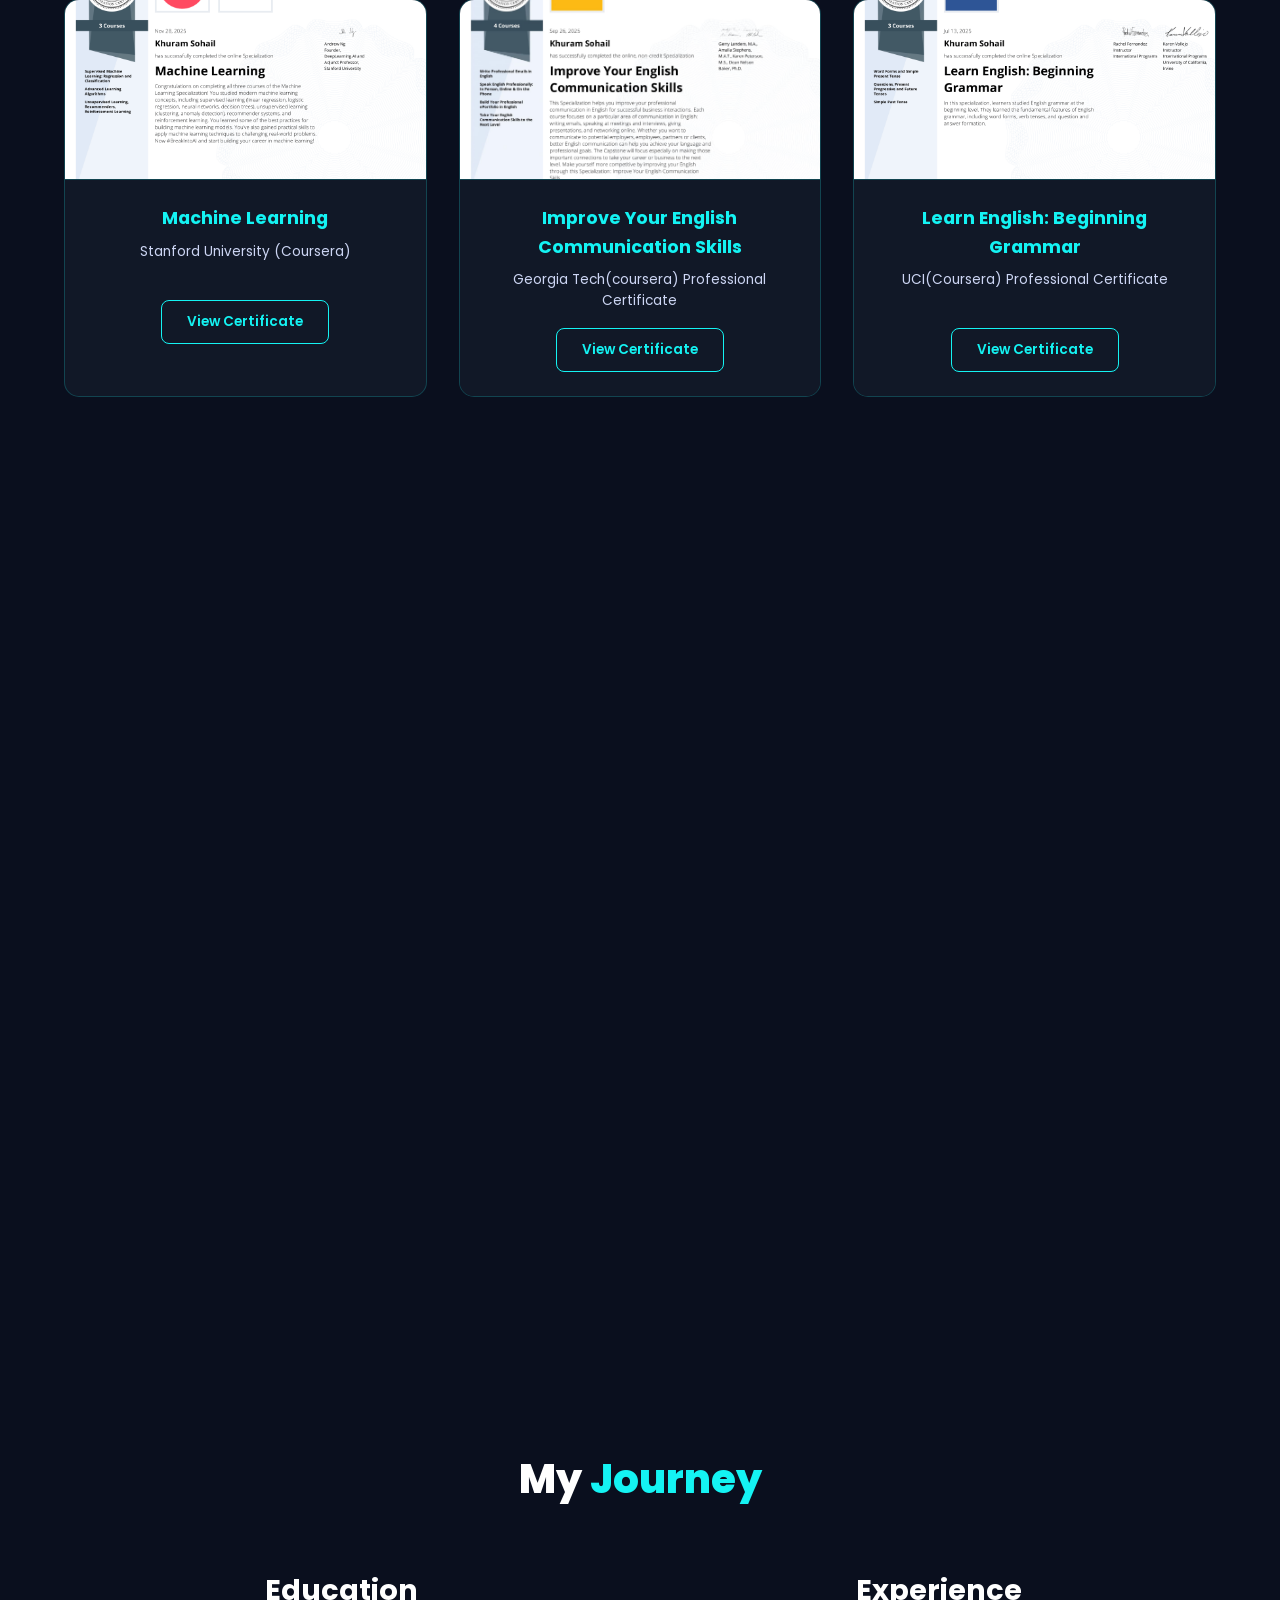
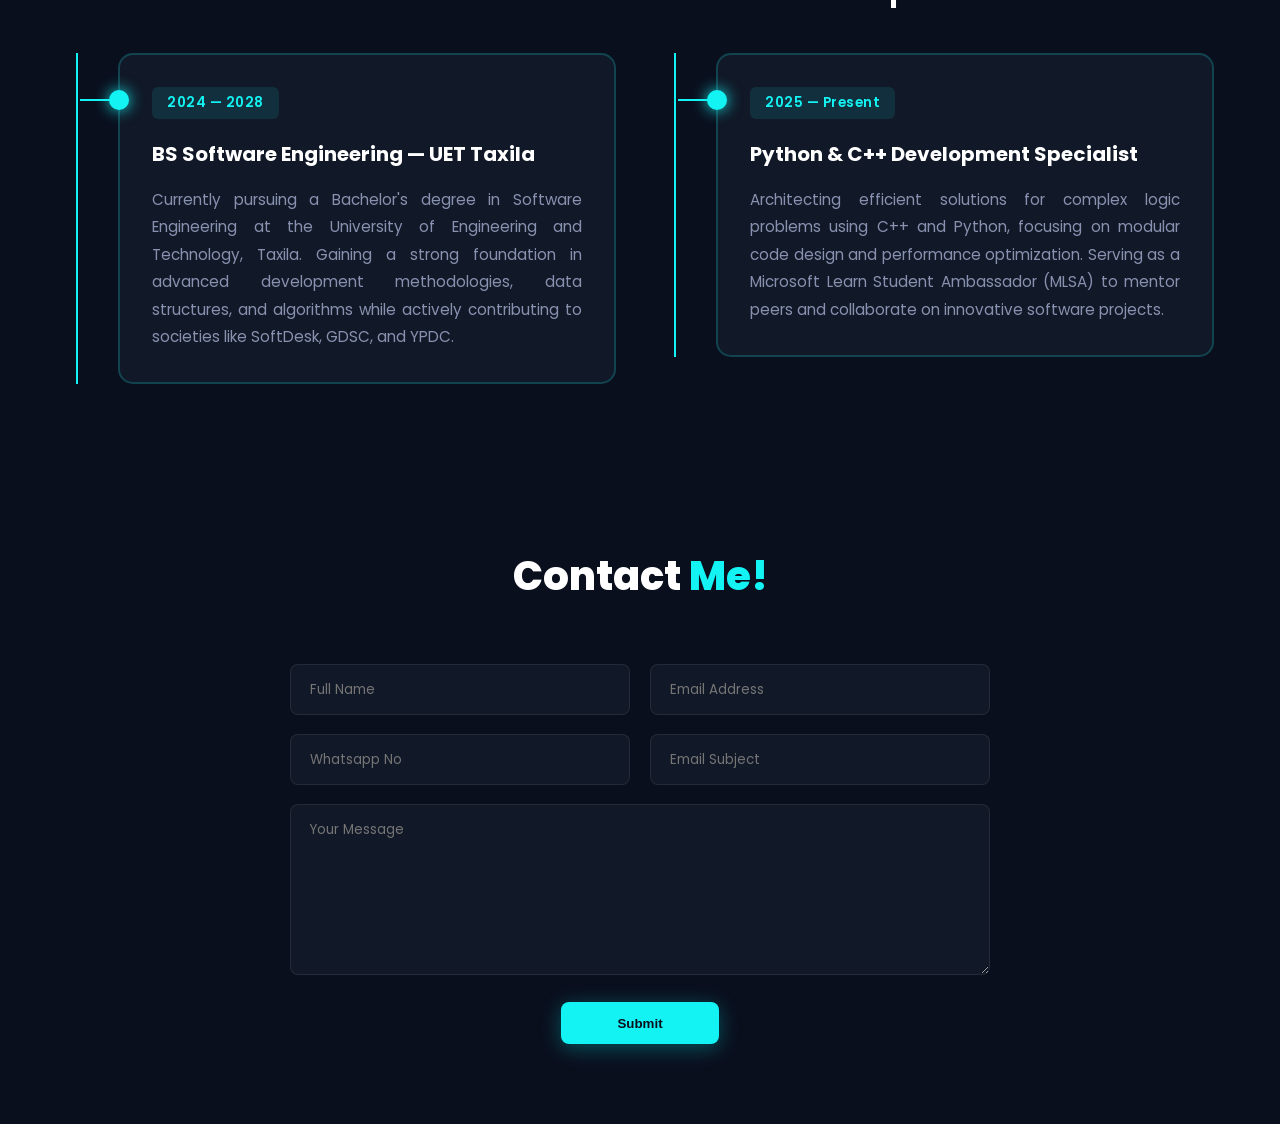
==== commit 6f08c1cd: "Update index.html" ====
--- a/index.html
+++ b/index.html
@@ -328,7 +328,7 @@
         <input type="email" name="Email" placeholder="Email Address" required />
       </div>
       <div class="form-row">
-  <input type="tel" name="phone" placeholder="Whatapp No" /> <input type="text" name="_subject" placeholder="Email Subject"/> </div>
+  <input type="tel" name="phone" placeholder="Whatsapp No" /> <input type="text" name="_subject" placeholder="Email Subject"/> </div>
       <textarea name="Message" placeholder="Your Message" rows="7" required></textarea>
       
       <button type="submit" class="submit-btn">Submit</button>
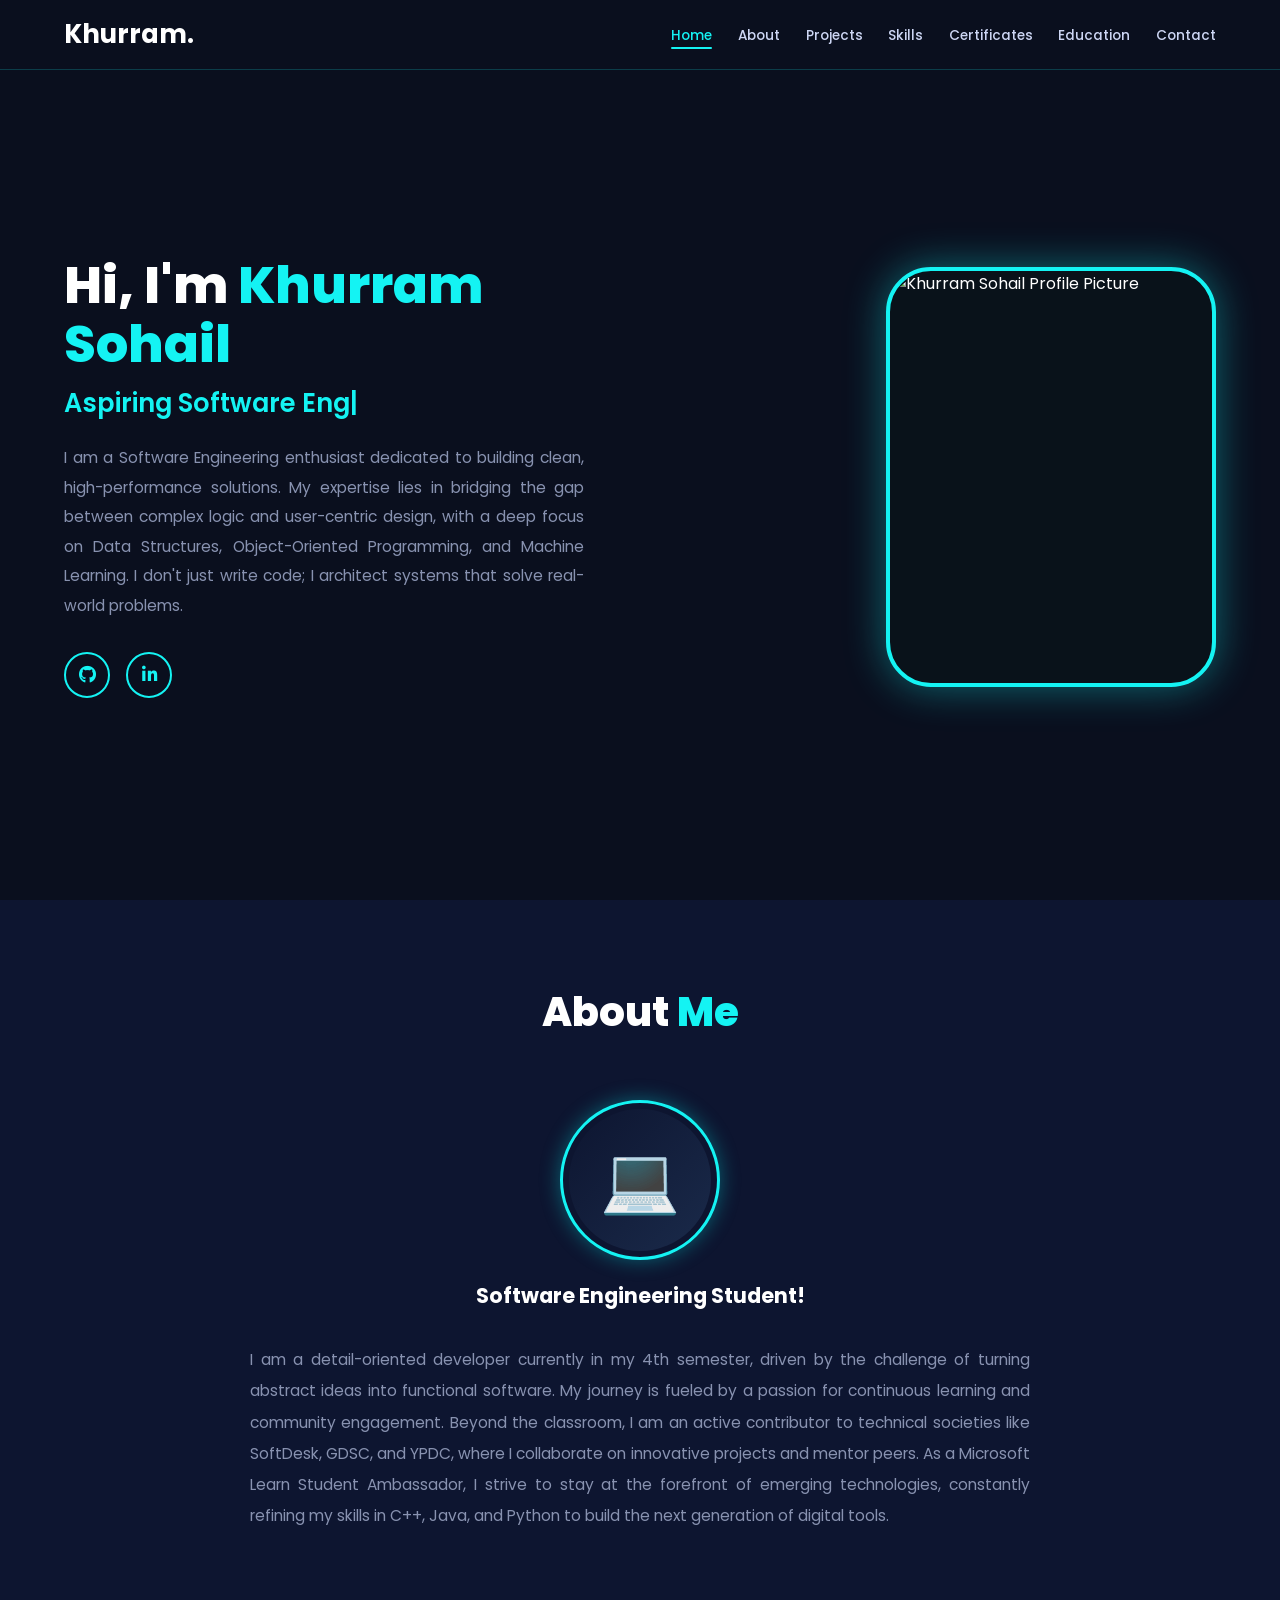
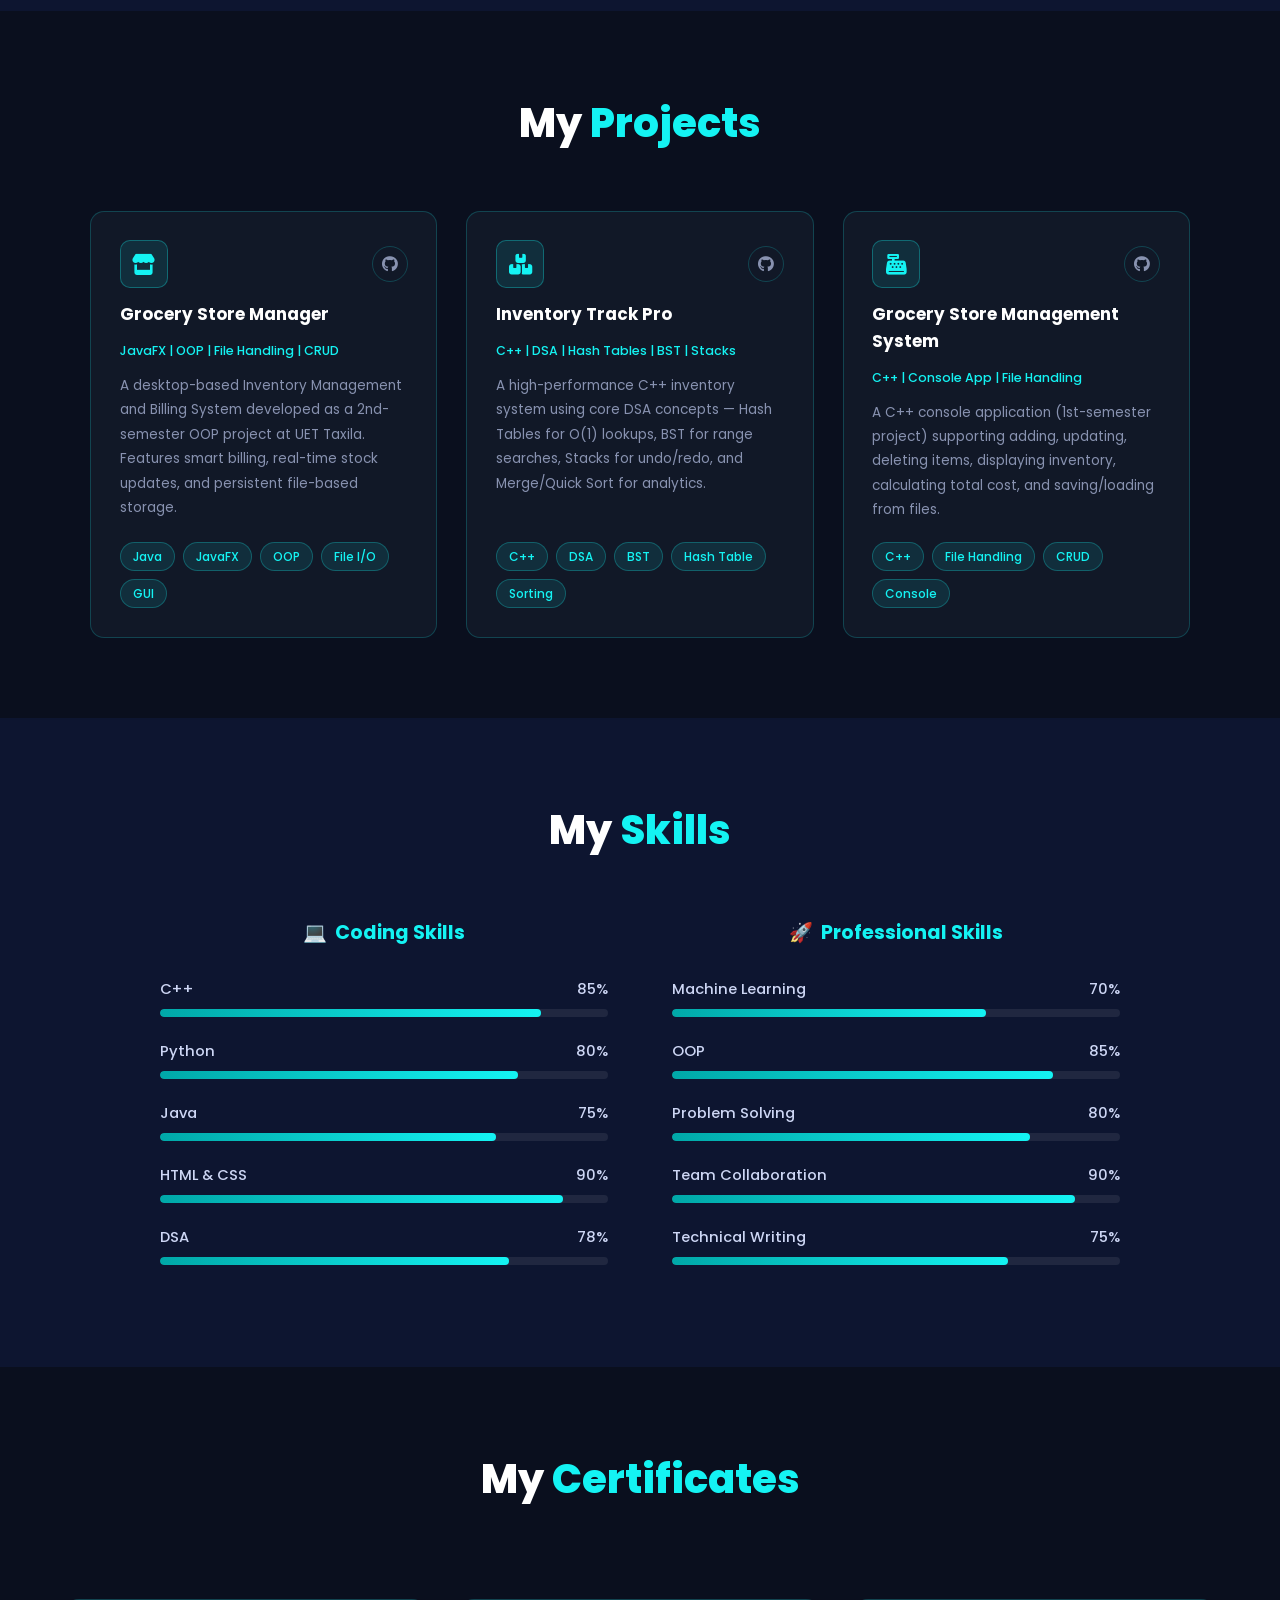
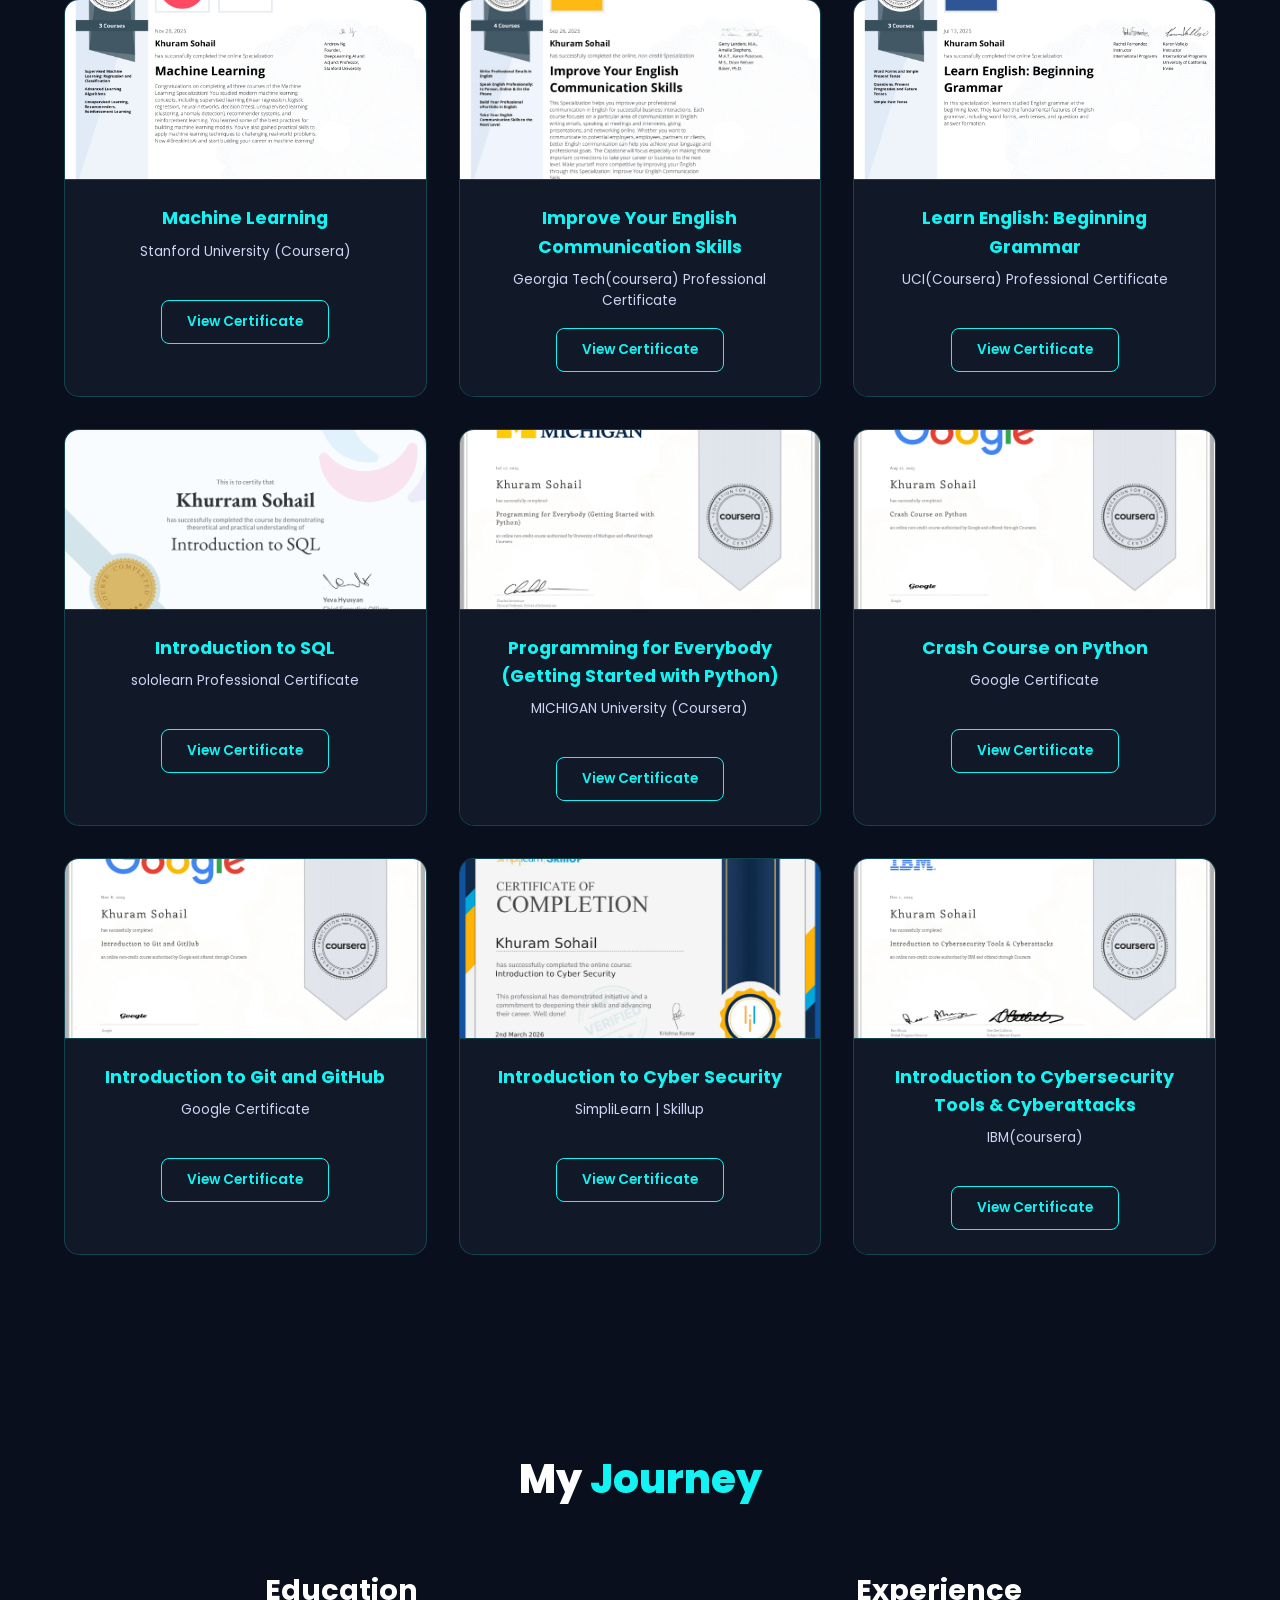
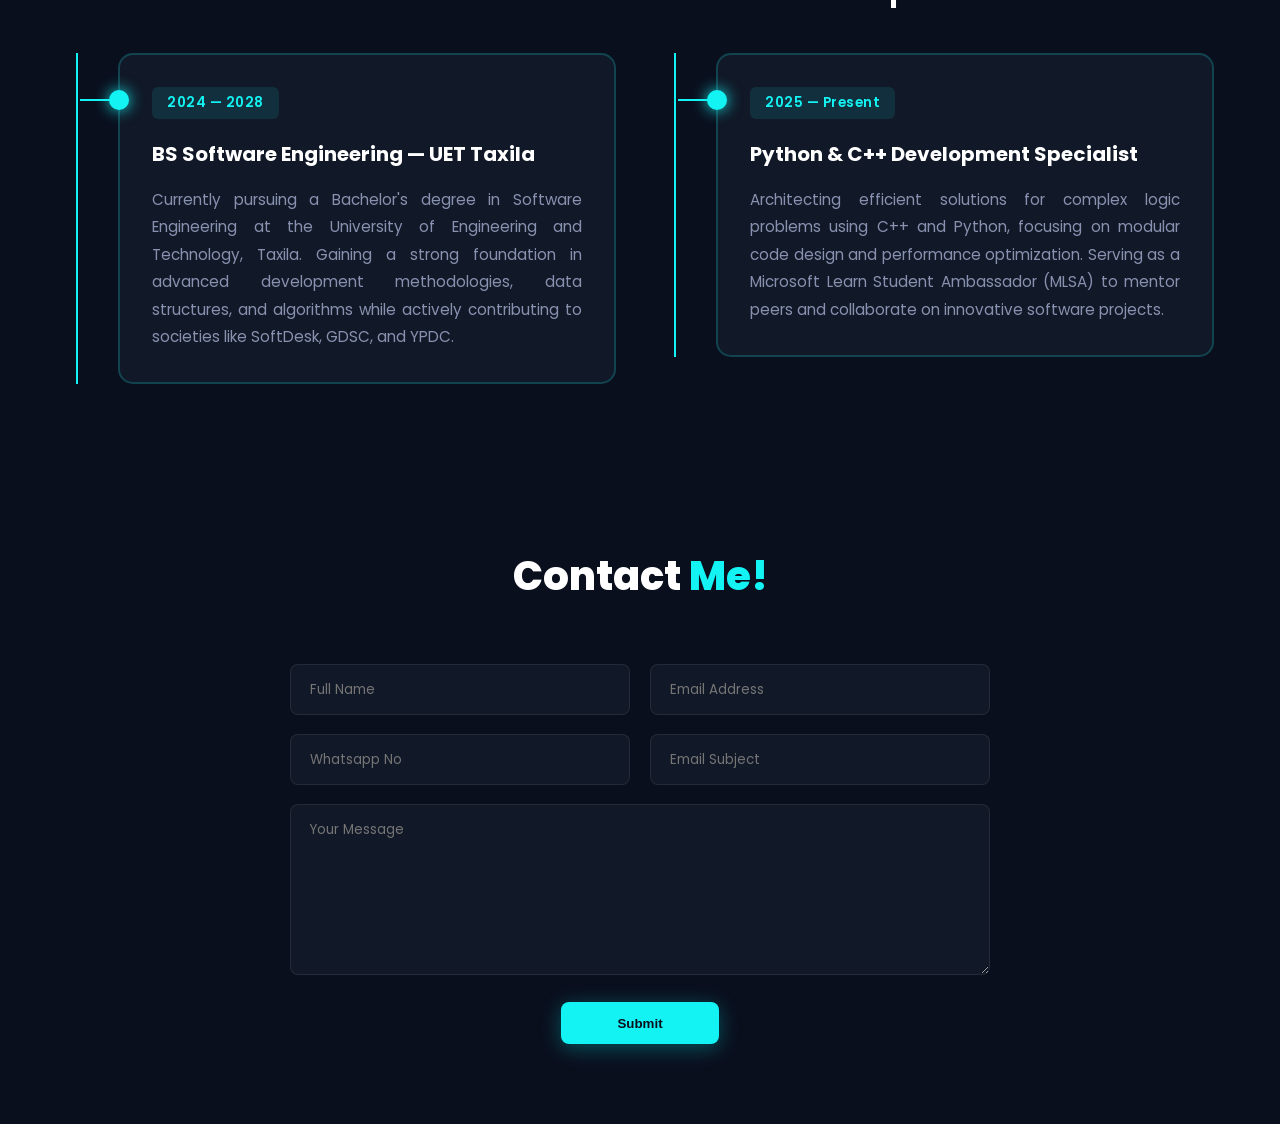
==== commit a639298a: "Update index.html" ====
--- a/index.html
+++ b/index.html
@@ -48,7 +48,7 @@
     </div>
    <div class="home-img">
       <div class="img-box">
-        <img src="profile.jpeg" alt="Khurram Sohail Profile Picture" />
+        <img src="khur.jpeg" alt="Khurram Sohail Profile Picture" />
       </div>
     </div>
   </section>
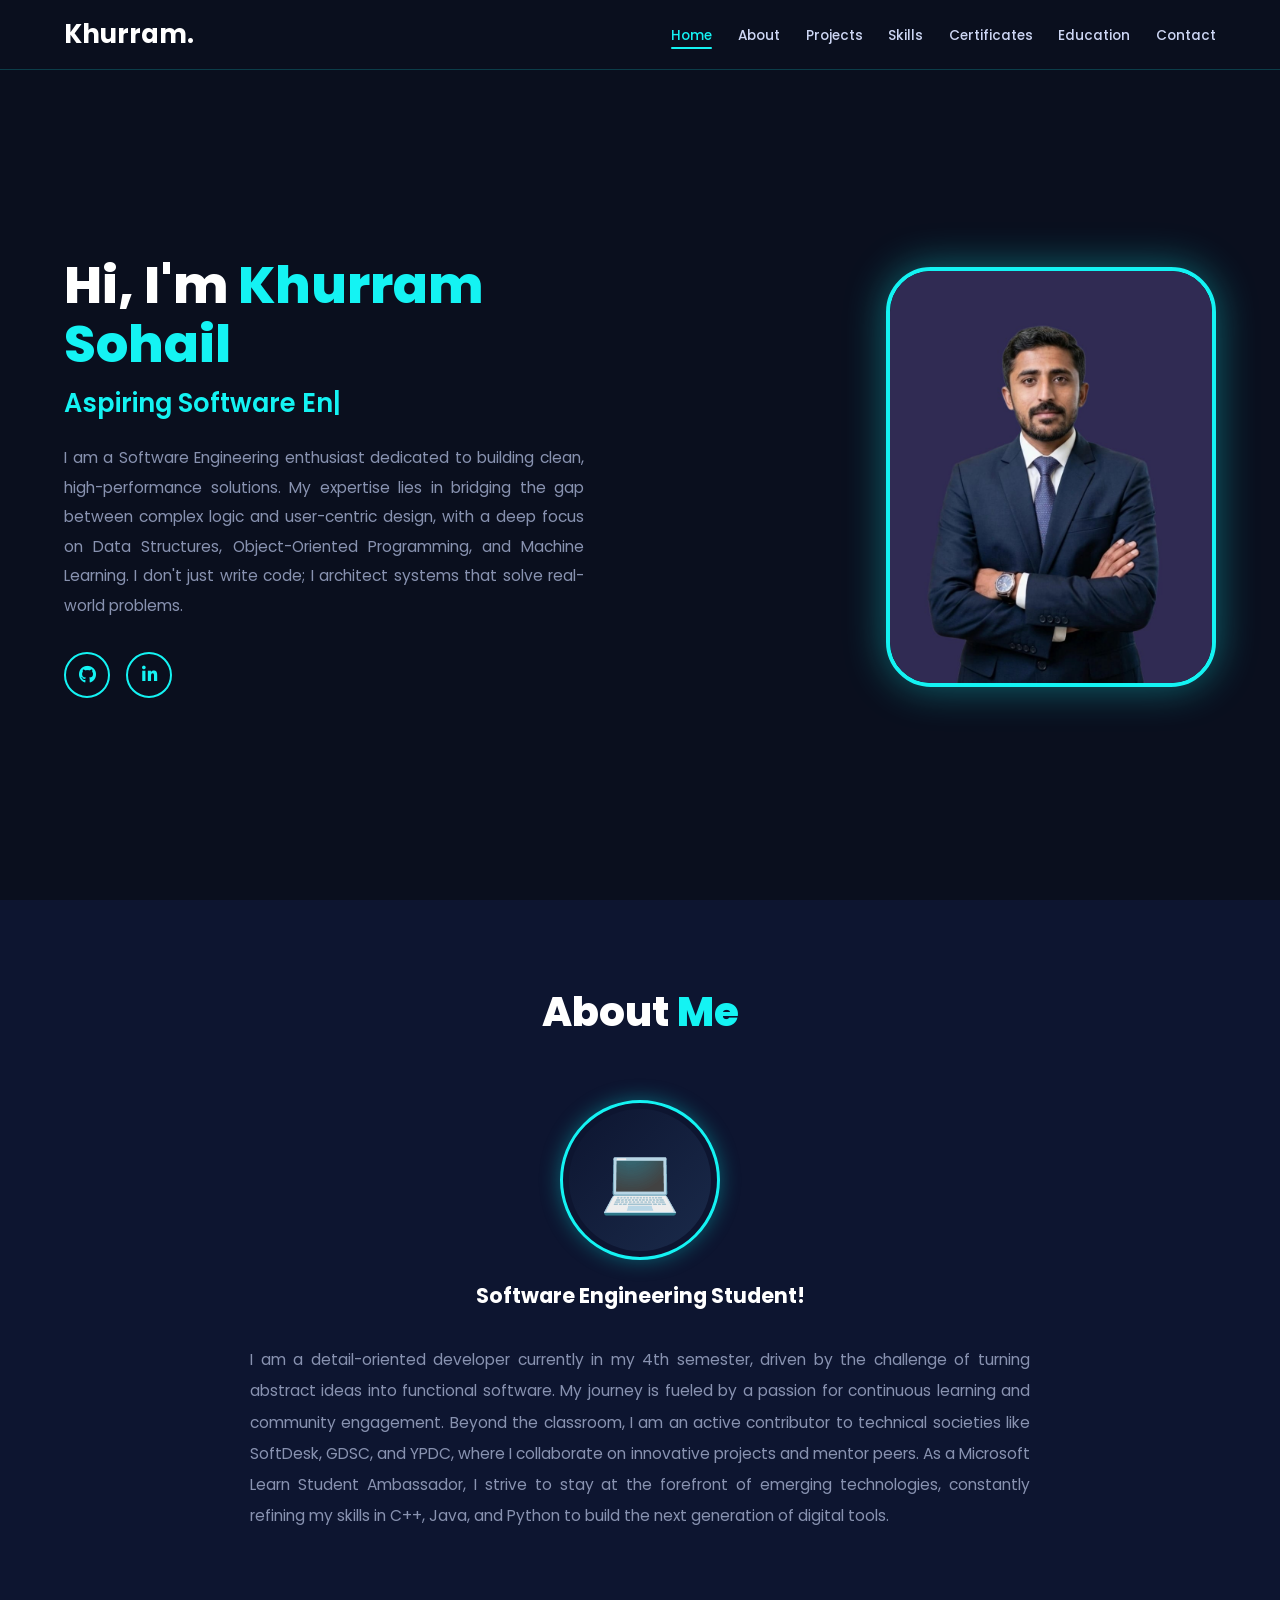
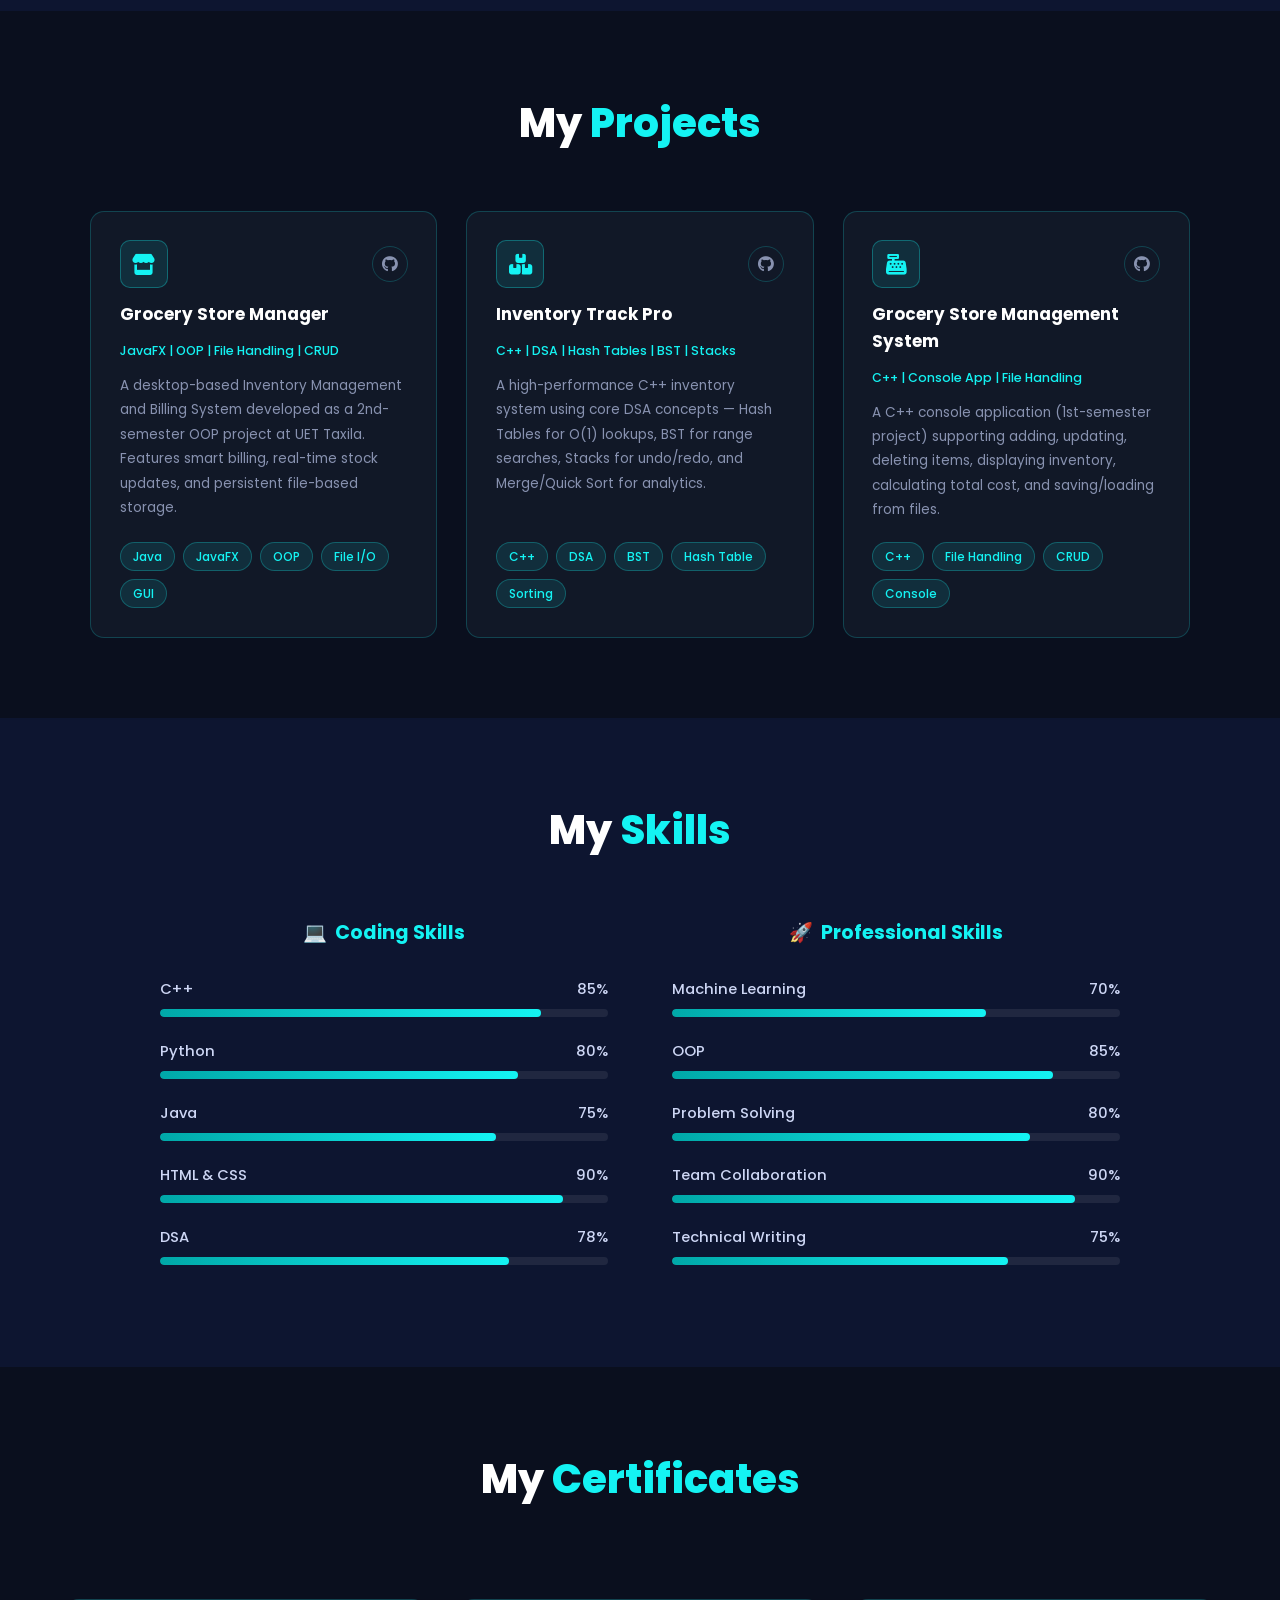
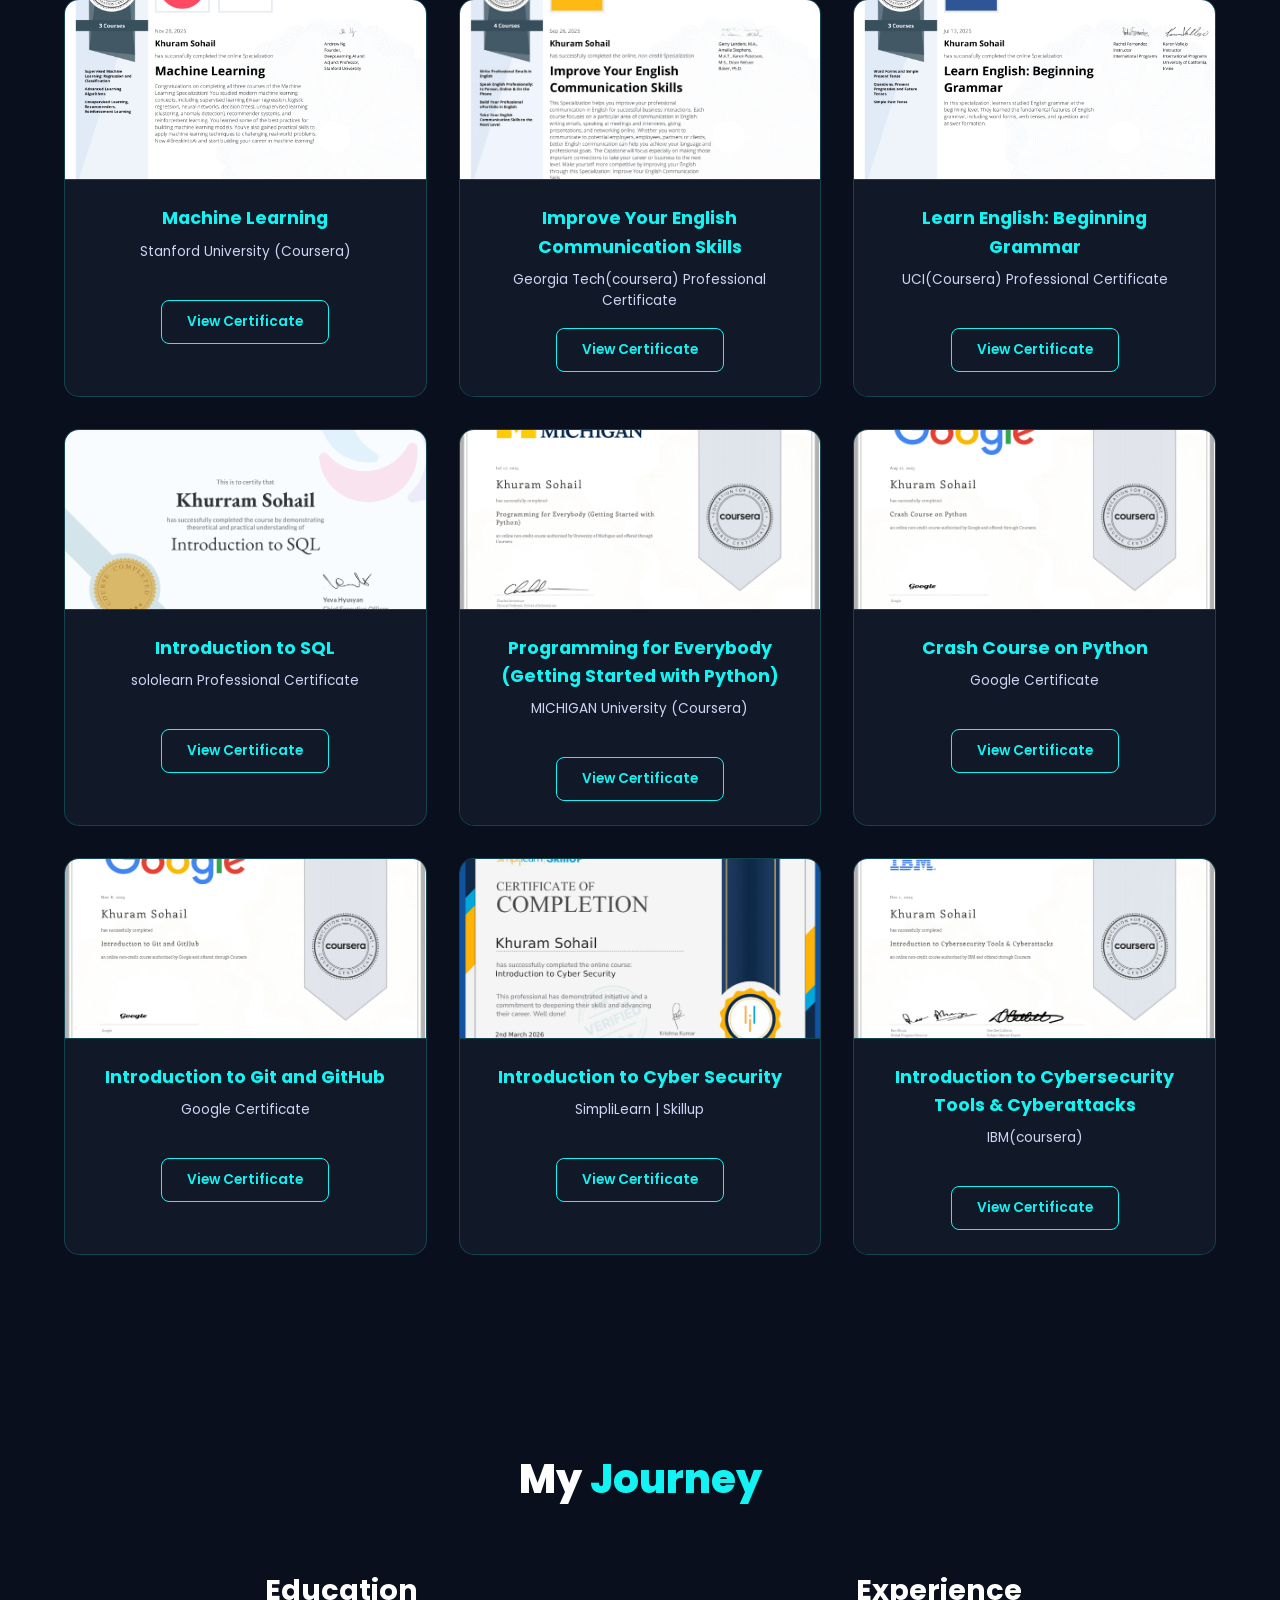
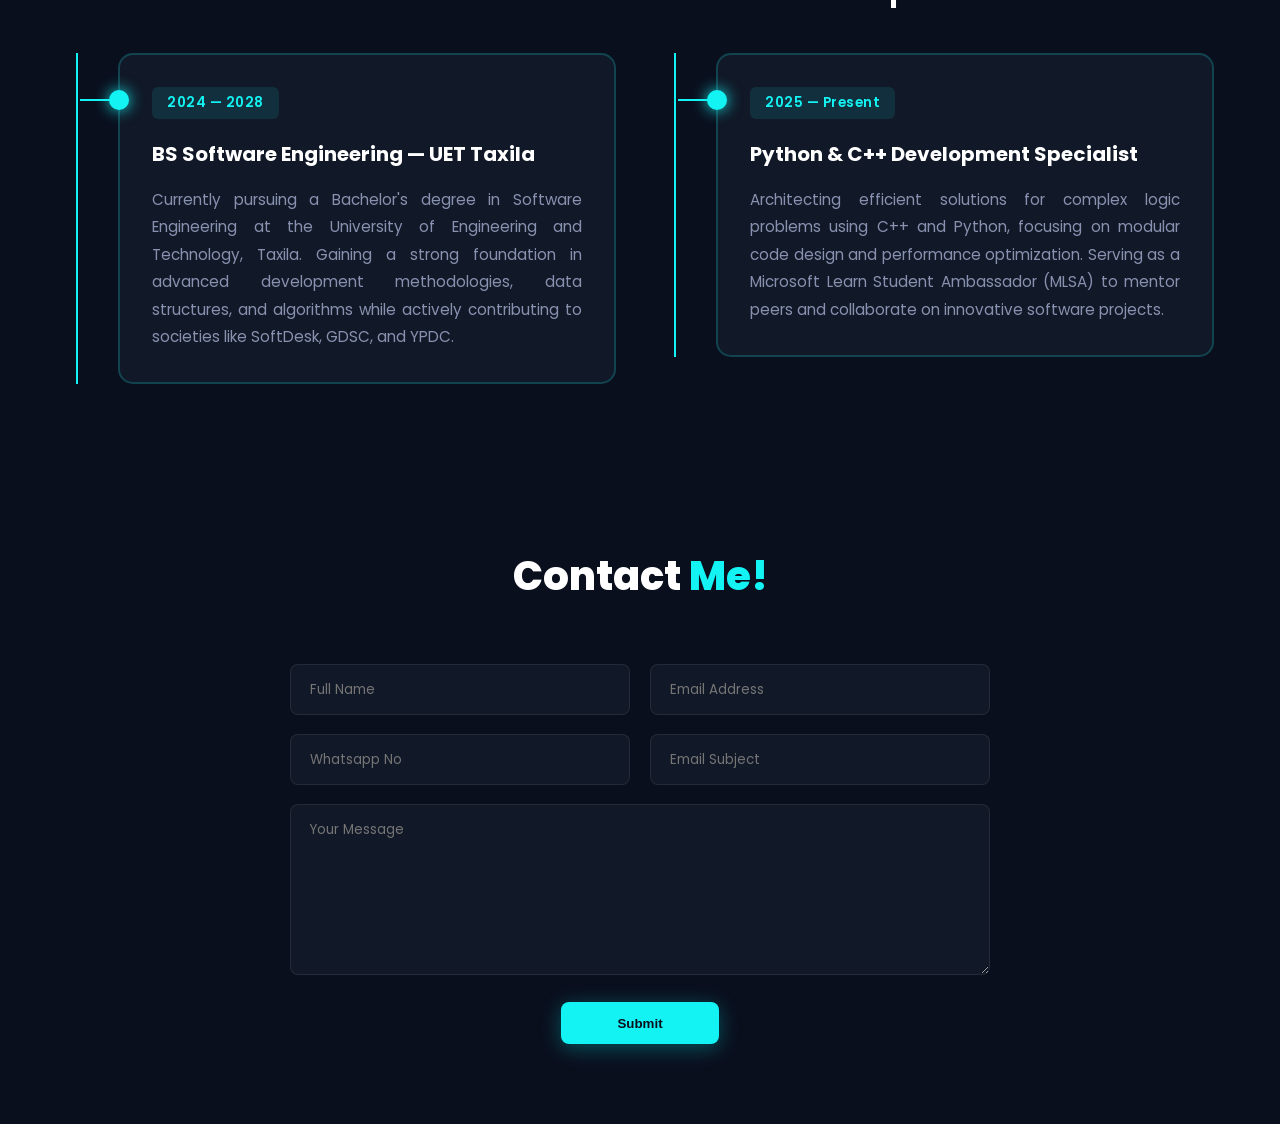
==== commit dea21af3: "Update index.html" ====
--- a/index.html
+++ b/index.html
@@ -48,7 +48,7 @@
     </div>
    <div class="home-img">
       <div class="img-box">
-        <img src="khur.jpeg" alt="Khurram Sohail Profile Picture" />
+        <img src="updatepro.jpeg" alt="Khurram Sohail Profile Picture" />
       </div>
     </div>
   </section>
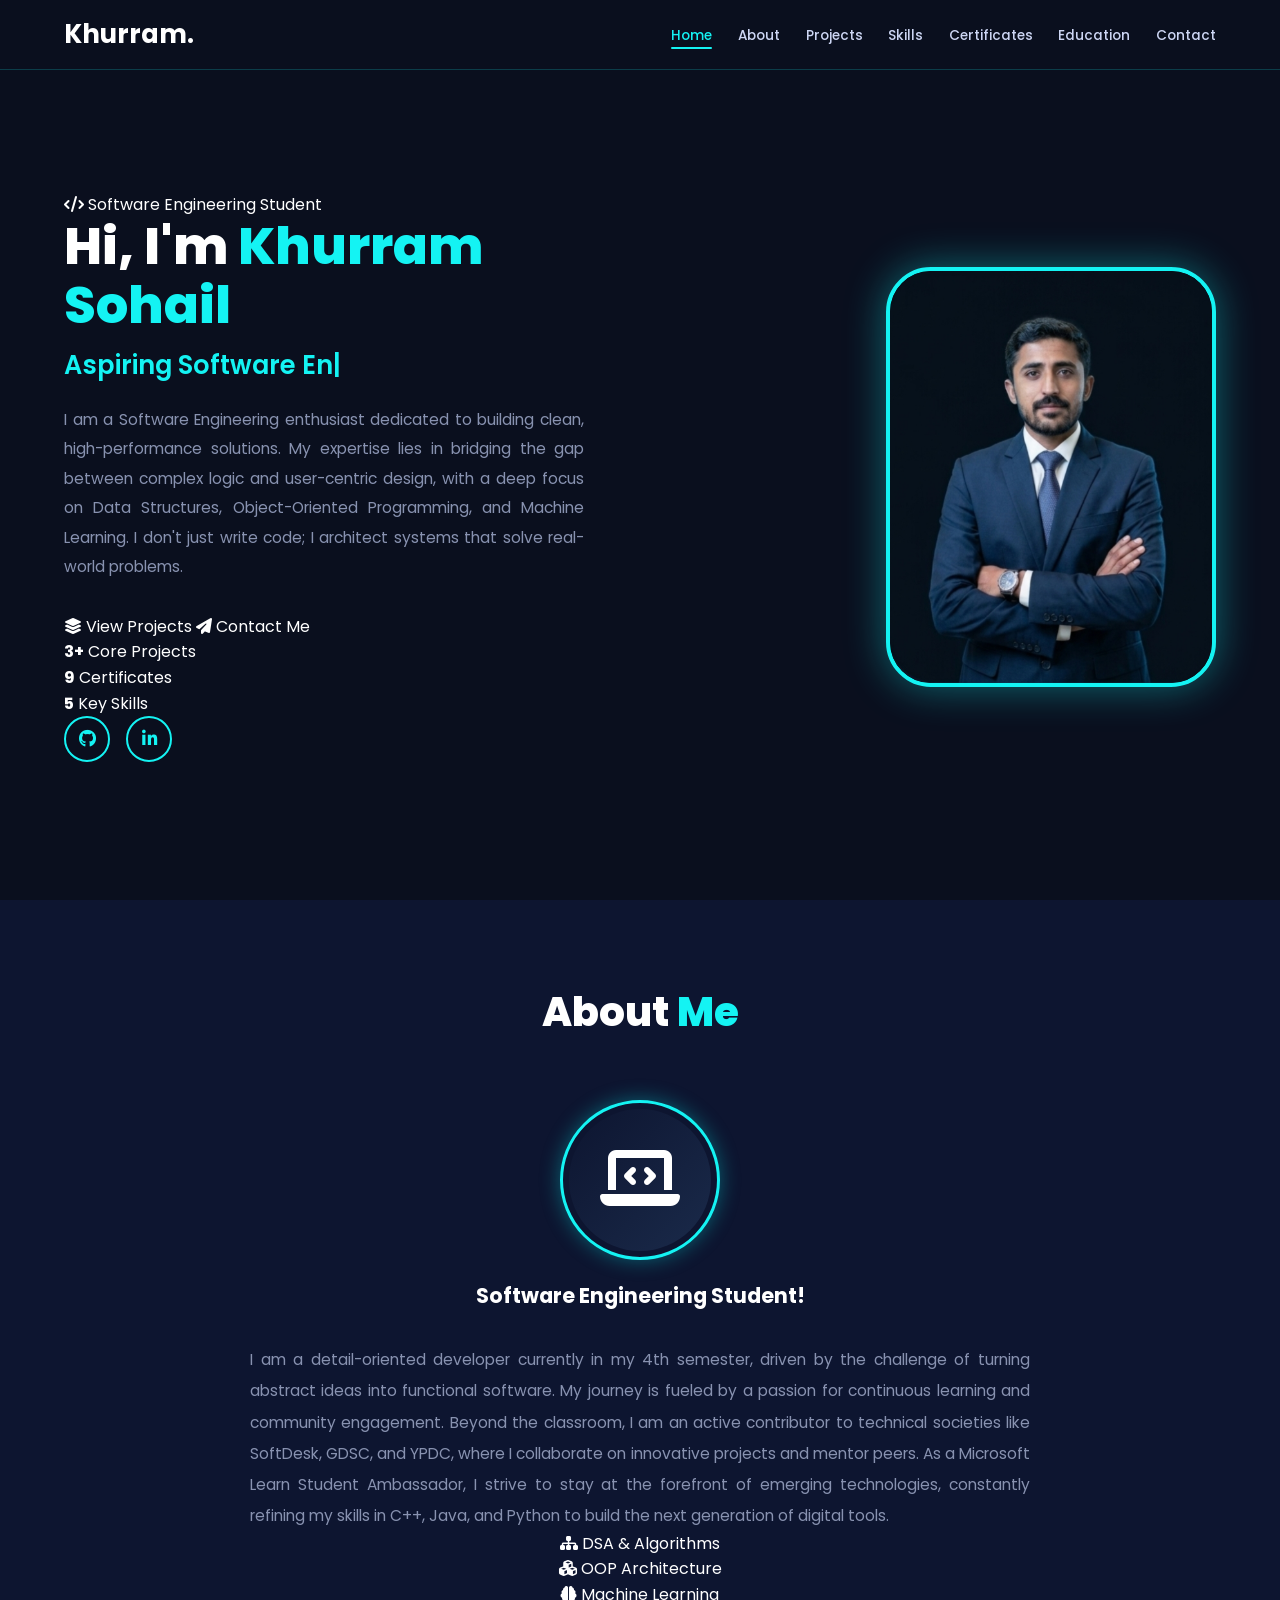
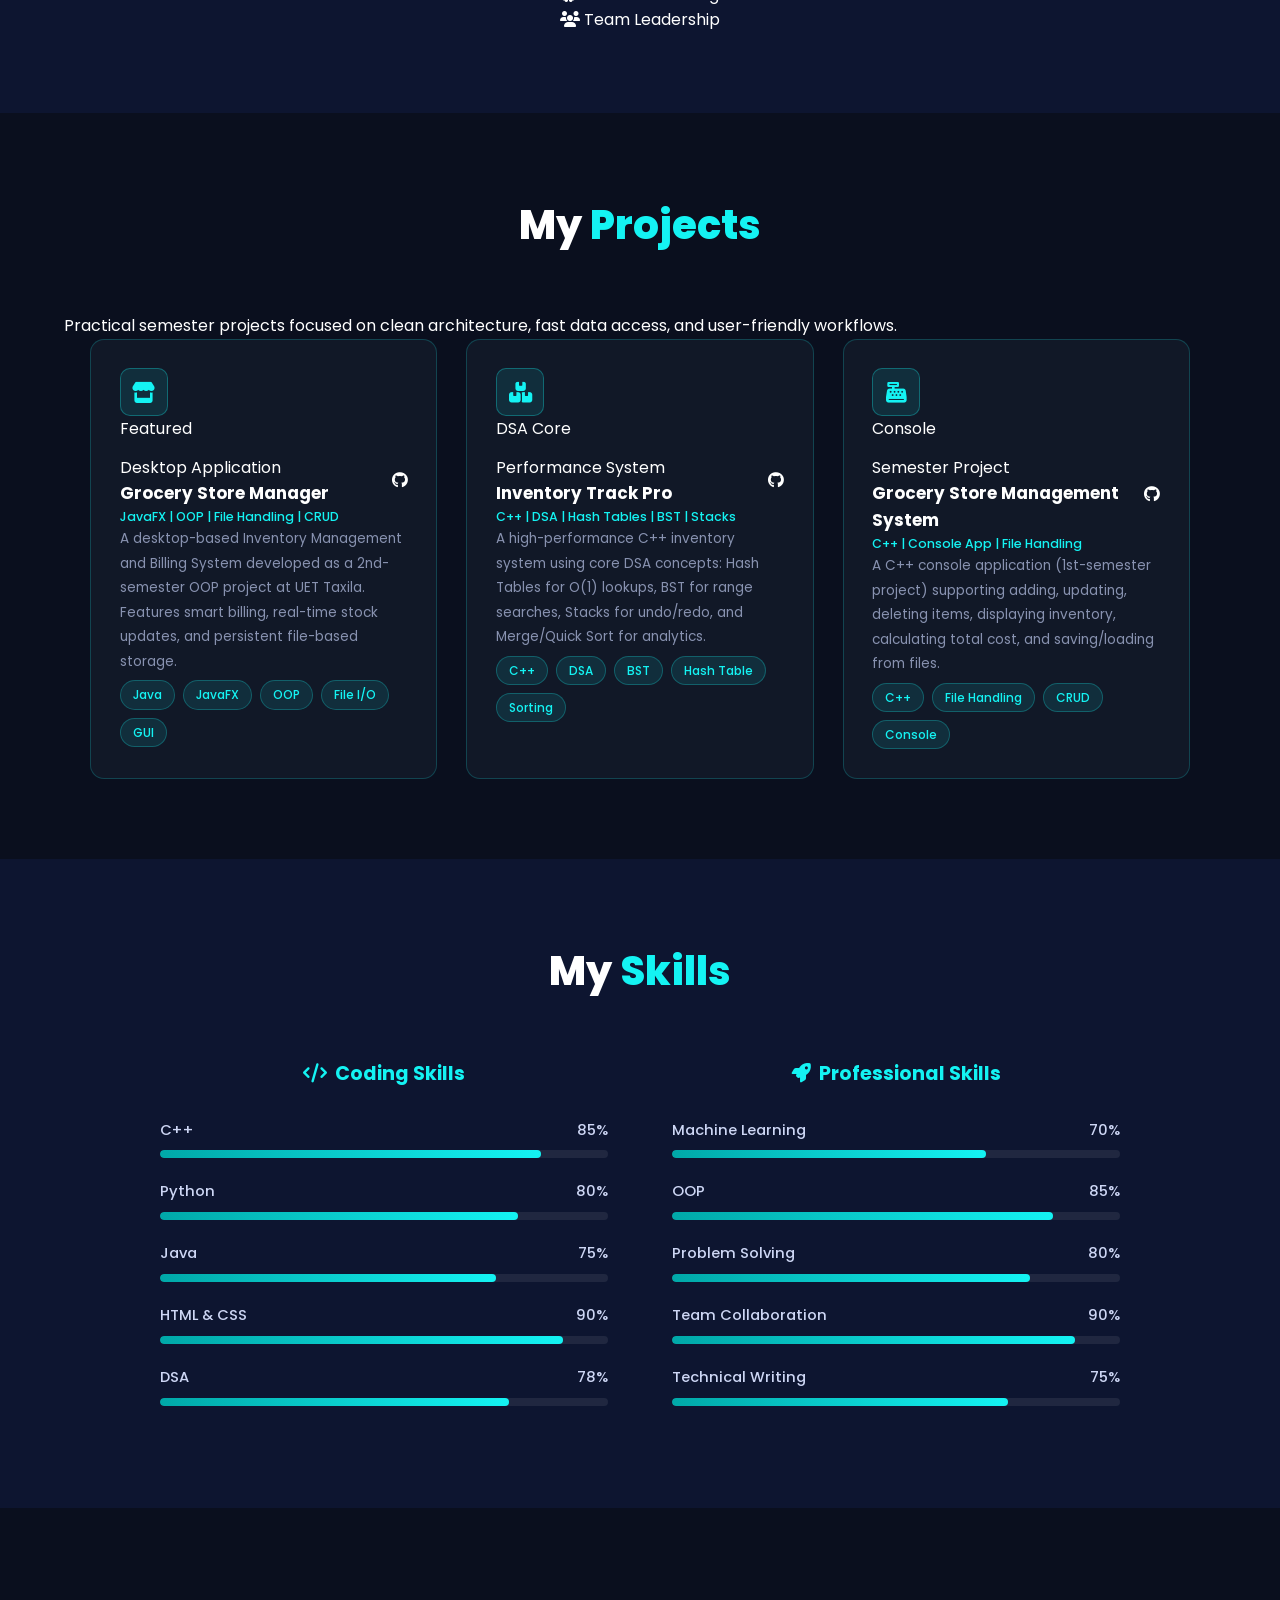
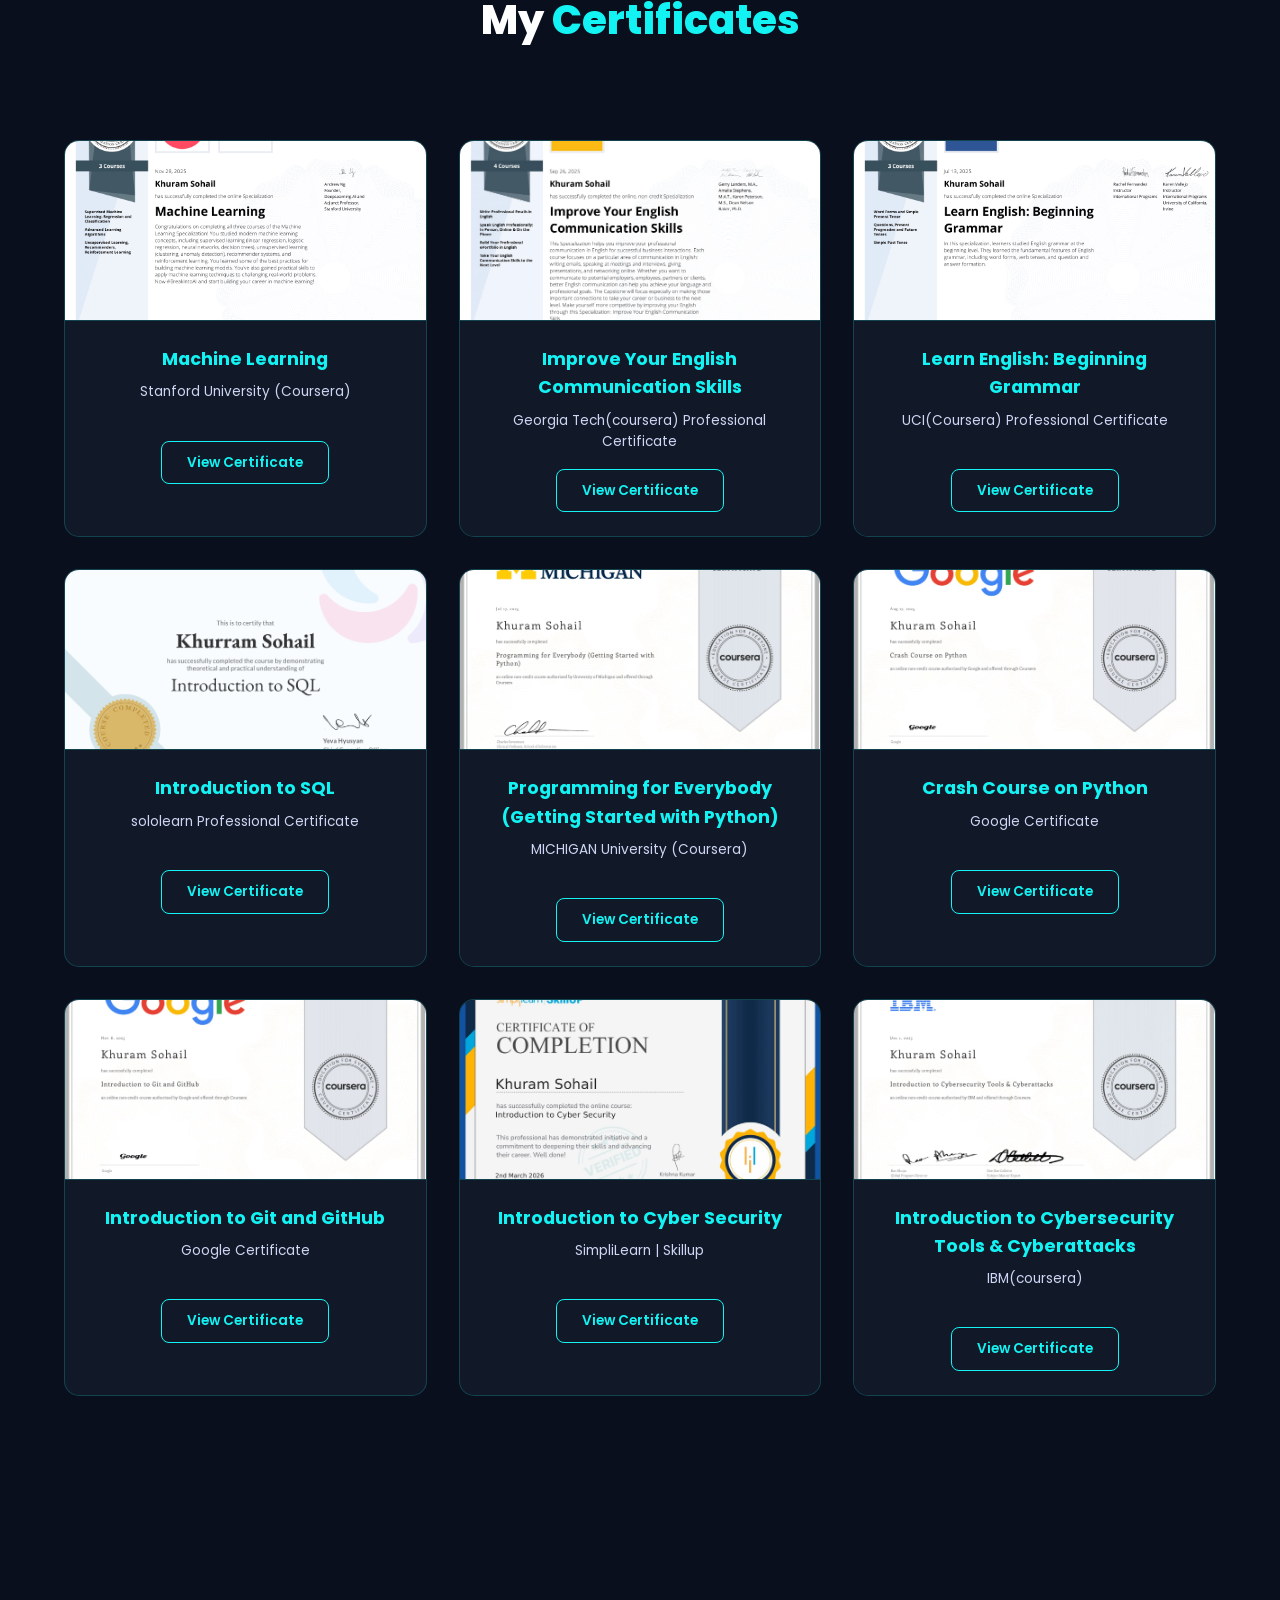
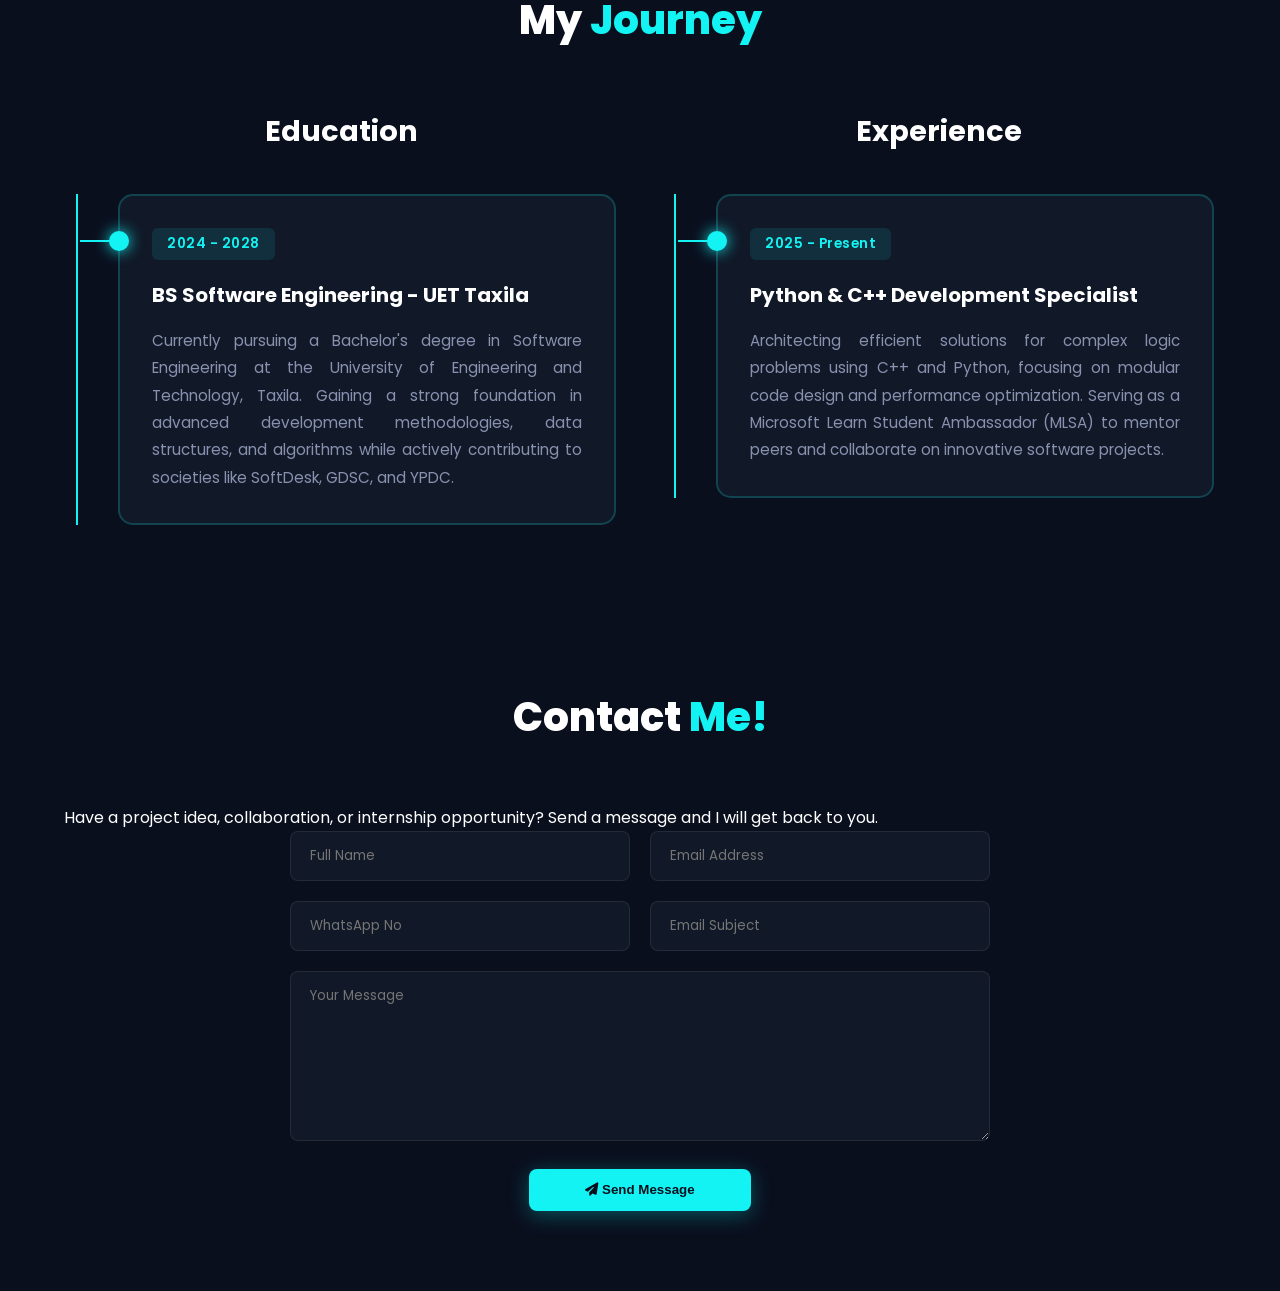
==== commit 8a5bba55: "Update index.html" ====
--- a/index.html
+++ b/index.html
@@ -3,6 +3,7 @@
 <head>
   <meta charset="UTF-8" />
   <meta name="viewport" content="width=device-width, initial-scale=1.0"/>
+  <meta name="description" content="Khurram Sohail portfolio - Software Engineering student focused on C++, Java, Python, DSA, OOP, Machine Learning, and practical software projects." />
   <title>Khurram Sohail | Portfolio</title>
   <link rel="stylesheet" href="stylesheet.css" />
   <link href="https://fonts.googleapis.com/css2?family=Poppins:wght@300;400;500;600;700;800&display=swap" rel="stylesheet"/>
@@ -22,14 +23,15 @@
       <li><a href="#education"    class="nav-link">Education</a></li>
       <li><a href="#contact"      class="nav-link">Contact</a></li>
     </ul>
-    <div class="hamburger" id="hamburger">
+    <button class="hamburger" id="hamburger" type="button" aria-label="Open navigation menu" aria-expanded="false">
       <span></span><span></span><span></span>
-    </div>
+    </button>
   </nav>
 
   <!-- ===== HOME ===== -->
   <section class="home" id="home">
     <div class="home-content">
+      <p class="availability-pill"><i class="fas fa-code"></i> Software Engineering Student</p>
       <h1>Hi, I'm <span class="highlight">Khurram Sohail</span></h1>
       <h2 class="typing-wrapper">
         <span id="typed-text"></span><span class="cursor">|</span>
@@ -37,6 +39,24 @@
       <p class="home-desc">
         I am a Software Engineering enthusiast dedicated to building clean, high-performance solutions. My expertise lies in bridging the gap between complex logic and user-centric design, with a deep focus on Data Structures, Object-Oriented Programming, and Machine Learning. I don't just write code; I architect systems that solve real-world problems.
       </p>
+      <div class="hero-actions">
+        <a href="#projects" class="primary-btn"><i class="fas fa-layer-group"></i> View Projects</a>
+        <a href="#contact" class="secondary-btn"><i class="fas fa-paper-plane"></i> Contact Me</a>
+      </div>
+      <div class="hero-stats" aria-label="Portfolio highlights">
+        <div class="stat-card">
+          <strong>3+</strong>
+          <span>Core Projects</span>
+        </div>
+        <div class="stat-card">
+          <strong>9</strong>
+          <span>Certificates</span>
+        </div>
+        <div class="stat-card">
+          <strong>5</strong>
+          <span>Key Skills</span>
+        </div>
+      </div>
       <div class="social-icons">
         <a href="https://github.com/KhuramSohail56" target="_blank" class="social-btn" title="GitHub">
           <i class="fab fa-github"></i>
@@ -48,7 +68,7 @@
     </div>
    <div class="home-img">
       <div class="img-box">
-        <img src="updatepro.jpeg" alt="Khurram Sohail Profile Picture" />
+        <img src="khur.jpeg" alt="Khurram Sohail Profile Picture" />
       </div>
     </div>
   </section>
@@ -59,7 +79,7 @@
       <div class="about-avatar">
         <div class="avatar-ring">
           <div class="avatar-inner">
-            <span class="avatar-emoji">💻</span>
+            <span class="avatar-emoji"><i class="fas fa-laptop-code"></i></span>
           </div>
         </div>
         <h3 class="about-title">Software Engineering Student!</h3>
@@ -69,55 +89,96 @@
 
 As a Microsoft Learn Student Ambassador, I strive to stay at the forefront of emerging technologies, constantly refining my skills in C++, Java, and Python to build the next generation of digital tools.
       </p>
+      <div class="about-highlights">
+        <div class="about-highlight">
+          <i class="fas fa-sitemap"></i>
+          <span>DSA & Algorithms</span>
+        </div>
+        <div class="about-highlight">
+          <i class="fas fa-cubes"></i>
+          <span>OOP Architecture</span>
+        </div>
+        <div class="about-highlight">
+          <i class="fas fa-brain"></i>
+          <span>Machine Learning</span>
+        </div>
+        <div class="about-highlight">
+          <i class="fas fa-users"></i>
+          <span>Team Leadership</span>
+        </div>
+      </div>
     </div>
   </section>
   <!-- ===== PROJECTS ===== -->
   <section class="projects" id="projects">
     <h2 class="section-heading">My <span class="highlight">Projects</span></h2>
+    <p class="projects-intro">
+      Practical semester projects focused on clean architecture, fast data access, and user-friendly workflows.
+    </p>
     <div class="projects-grid">
 
       <div class="project-card">
-        <div class="project-header">
+        <div class="project-visual project-visual-java">
           <div class="project-icon"><i class="fas fa-store"></i></div>
-          <div class="project-links">
-            <a href="https://github.com/KhuramSohail56/Grocery-Store-Manager-JavaFX" target="_blank"><i class="fab fa-github"></i></a>
-          </div>
-        </div>
-        <h3 class="project-title">Grocery Store Manager</h3>
-        <p class="project-sub">JavaFX | OOP | File Handling | CRUD</p>
-        <p class="project-desc">A desktop-based Inventory Management and Billing System developed as a 2nd-semester OOP project at UET Taxila. Features smart billing, real-time stock updates, and persistent file-based storage.</p>
-        <div class="project-tags">
-          <span>Java</span><span>JavaFX</span><span>OOP</span><span>File I/O</span><span>GUI</span>
+          <span class="project-status">Featured</span>
+        </div>
+        <div class="project-body">
+          <div class="project-header">
+            <div>
+              <p class="project-kicker">Desktop Application</p>
+              <h3 class="project-title">Grocery Store Manager</h3>
+            </div>
+            <a class="project-link" href="https://github.com/KhuramSohail56/Grocery-Store-Manager-JavaFX" target="_blank" aria-label="View Grocery Store Manager on GitHub">
+              <i class="fab fa-github"></i>
+            </a>
+          </div>
+          <p class="project-sub">JavaFX | OOP | File Handling | CRUD</p>
+          <p class="project-desc">A desktop-based Inventory Management and Billing System developed as a 2nd-semester OOP project at UET Taxila. Features smart billing, real-time stock updates, and persistent file-based storage.</p>
+          <div class="project-tags">
+            <span>Java</span><span>JavaFX</span><span>OOP</span><span>File I/O</span><span>GUI</span>
+          </div>
         </div>
       </div>
 
       <div class="project-card">
-        <div class="project-header">
+        <div class="project-visual project-visual-dsa">
           <div class="project-icon"><i class="fas fa-boxes"></i></div>
-          <div class="project-links">
-            <a href="https://github.com/KhuramSohail56/Inventory-Track-Pro-DSA" target="_blank"><i class="fab fa-github"></i></a>
-          </div>
-        </div>
-        <h3 class="project-title">Inventory Track Pro</h3>
-        <p class="project-sub">C++ | DSA | Hash Tables | BST | Stacks</p>
-        <p class="project-desc">A high-performance C++ inventory system using core DSA concepts — Hash Tables for O(1) lookups, BST for range searches, Stacks for undo/redo, and Merge/Quick Sort for analytics.</p>
-        <div class="project-tags">
-          <span>C++</span><span>DSA</span><span>BST</span><span>Hash Table</span><span>Sorting</span>
+          <span class="project-status">DSA Core</span>
+        </div>
+        <div class="project-body">
+          <div class="project-header">
+            <div>
+              <p class="project-kicker">Performance System</p>
+              <h3 class="project-title">Inventory Track Pro</h3>
+            </div>
+            <a class="project-link" href="https://github.com/KhuramSohail56/Inventory-Track-Pro-DSA" target="_blank" aria-label="View Inventory Track Pro on GitHub"><i class="fab fa-github"></i></a>
+          </div>
+          <p class="project-sub">C++ | DSA | Hash Tables | BST | Stacks</p>
+          <p class="project-desc">A high-performance C++ inventory system using core DSA concepts: Hash Tables for O(1) lookups, BST for range searches, Stacks for undo/redo, and Merge/Quick Sort for analytics.</p>
+          <div class="project-tags">
+            <span>C++</span><span>DSA</span><span>BST</span><span>Hash Table</span><span>Sorting</span>
+          </div>
         </div>
       </div>
 
       <div class="project-card">
-        <div class="project-header">
+        <div class="project-visual project-visual-cpp">
           <div class="project-icon"><i class="fas fa-cash-register"></i></div>
-          <div class="project-links">
-            <a href="https://github.com/KhuramSohail56/Grocery-Store-Management-System" target="_blank"><i class="fab fa-github"></i></a>
-          </div>
-        </div>
-        <h3 class="project-title">Grocery Store Management System</h3>
-        <p class="project-sub">C++ | Console App | File Handling</p>
-        <p class="project-desc">A C++ console application (1st-semester project) supporting adding, updating, deleting items, displaying inventory, calculating total cost, and saving/loading from files.</p>
-        <div class="project-tags">
-          <span>C++</span><span>File Handling</span><span>CRUD</span><span>Console</span>
+          <span class="project-status">Console</span>
+        </div>
+        <div class="project-body">
+          <div class="project-header">
+            <div>
+              <p class="project-kicker">Semester Project</p>
+              <h3 class="project-title">Grocery Store Management System</h3>
+            </div>
+            <a class="project-link" href="https://github.com/KhuramSohail56/Grocery-Store-Management-System" target="_blank" aria-label="View Grocery Store Management System on GitHub"><i class="fab fa-github"></i></a>
+          </div>
+          <p class="project-sub">C++ | Console App | File Handling</p>
+          <p class="project-desc">A C++ console application (1st-semester project) supporting adding, updating, deleting items, displaying inventory, calculating total cost, and saving/loading from files.</p>
+          <div class="project-tags">
+            <span>C++</span><span>File Handling</span><span>CRUD</span><span>Console</span>
+          </div>
         </div>
       </div>
 
@@ -131,7 +192,7 @@
     <h2 class="section-heading">My <span class="highlight">Skills</span></h2>
     <div class="skills-grid">
       <div class="skills-col">
-        <h3 class="skills-col-title"><span>💻</span> Coding Skills</h3>
+        <h3 class="skills-col-title"><span><i class="fas fa-code"></i></span> Coding Skills</h3>
         <div class="skill-item">
           <div class="skill-info"><span>C++</span><span>85%</span></div>
           <div class="skill-bar"><div class="skill-fill" data-width="85"></div></div>
@@ -154,7 +215,7 @@
         </div>
       </div>
       <div class="skills-col">
-        <h3 class="skills-col-title"><span>🚀</span> Professional Skills</h3>
+        <h3 class="skills-col-title"><span><i class="fas fa-rocket"></i></span> Professional Skills</h3>
         <div class="skill-item">
           <div class="skill-info"><span>Machine Learning</span><span>70%</span></div>
           <div class="skill-bar"><div class="skill-fill" data-width="70"></div></div>
@@ -289,8 +350,8 @@
       <div class="journey-box">
         <div class="journey-card">
           <div class="card-dot"></div>
-          <div class="card-date">2024 — 2028</div>
-          <h4 class="card-title">BS Software Engineering — UET Taxila</h4>
+          <div class="card-date">2024 - 2028</div>
+          <h4 class="card-title">BS Software Engineering - UET Taxila</h4>
           <p class="card-desc">
             Currently pursuing a Bachelor's degree in Software Engineering at the University of Engineering and Technology, Taxila. 
             Gaining a strong foundation in advanced development methodologies, data structures, and algorithms while actively contributing 
@@ -305,7 +366,7 @@
       <div class="journey-box">
         <div class="journey-card">
           <div class="card-dot"></div>
-          <div class="card-date">2025 — Present</div>
+          <div class="card-date">2025 - Present</div>
           <h4 class="card-title">Python & C++ Development Specialist</h4>
           <p class="card-desc">
             Architecting efficient solutions for complex logic problems using C++ and Python, focusing on modular code design 
@@ -321,6 +382,9 @@
   <!-- ===== CONTACT ===== -->
 <section class="contact" id="contact">
     <h2 class="section-heading">Contact <span class="highlight">Me!</span></h2>
+    <p class="contact-intro">
+      Have a project idea, collaboration, or internship opportunity? Send a message and I will get back to you.
+    </p>
     
     <form action="https://formspree.io/f/mgordgvj" method="POST" class="contact-form" id="contact-form">
       <div class="form-row">
@@ -328,10 +392,10 @@
         <input type="email" name="Email" placeholder="Email Address" required />
       </div>
       <div class="form-row">
-  <input type="tel" name="phone" placeholder="Whatsapp No" /> <input type="text" name="_subject" placeholder="Email Subject"/> </div>
+  <input type="tel" name="phone" placeholder="WhatsApp No" /> <input type="text" name="_subject" placeholder="Email Subject"/> </div>
       <textarea name="Message" placeholder="Your Message" rows="7" required></textarea>
       
-      <button type="submit" class="submit-btn">Submit</button>
+      <button type="submit" class="submit-btn"><i class="fas fa-paper-plane"></i> Send Message</button>
     </form>
   </section>
   <!-- ===== SCROLL TO TOP ===== -->
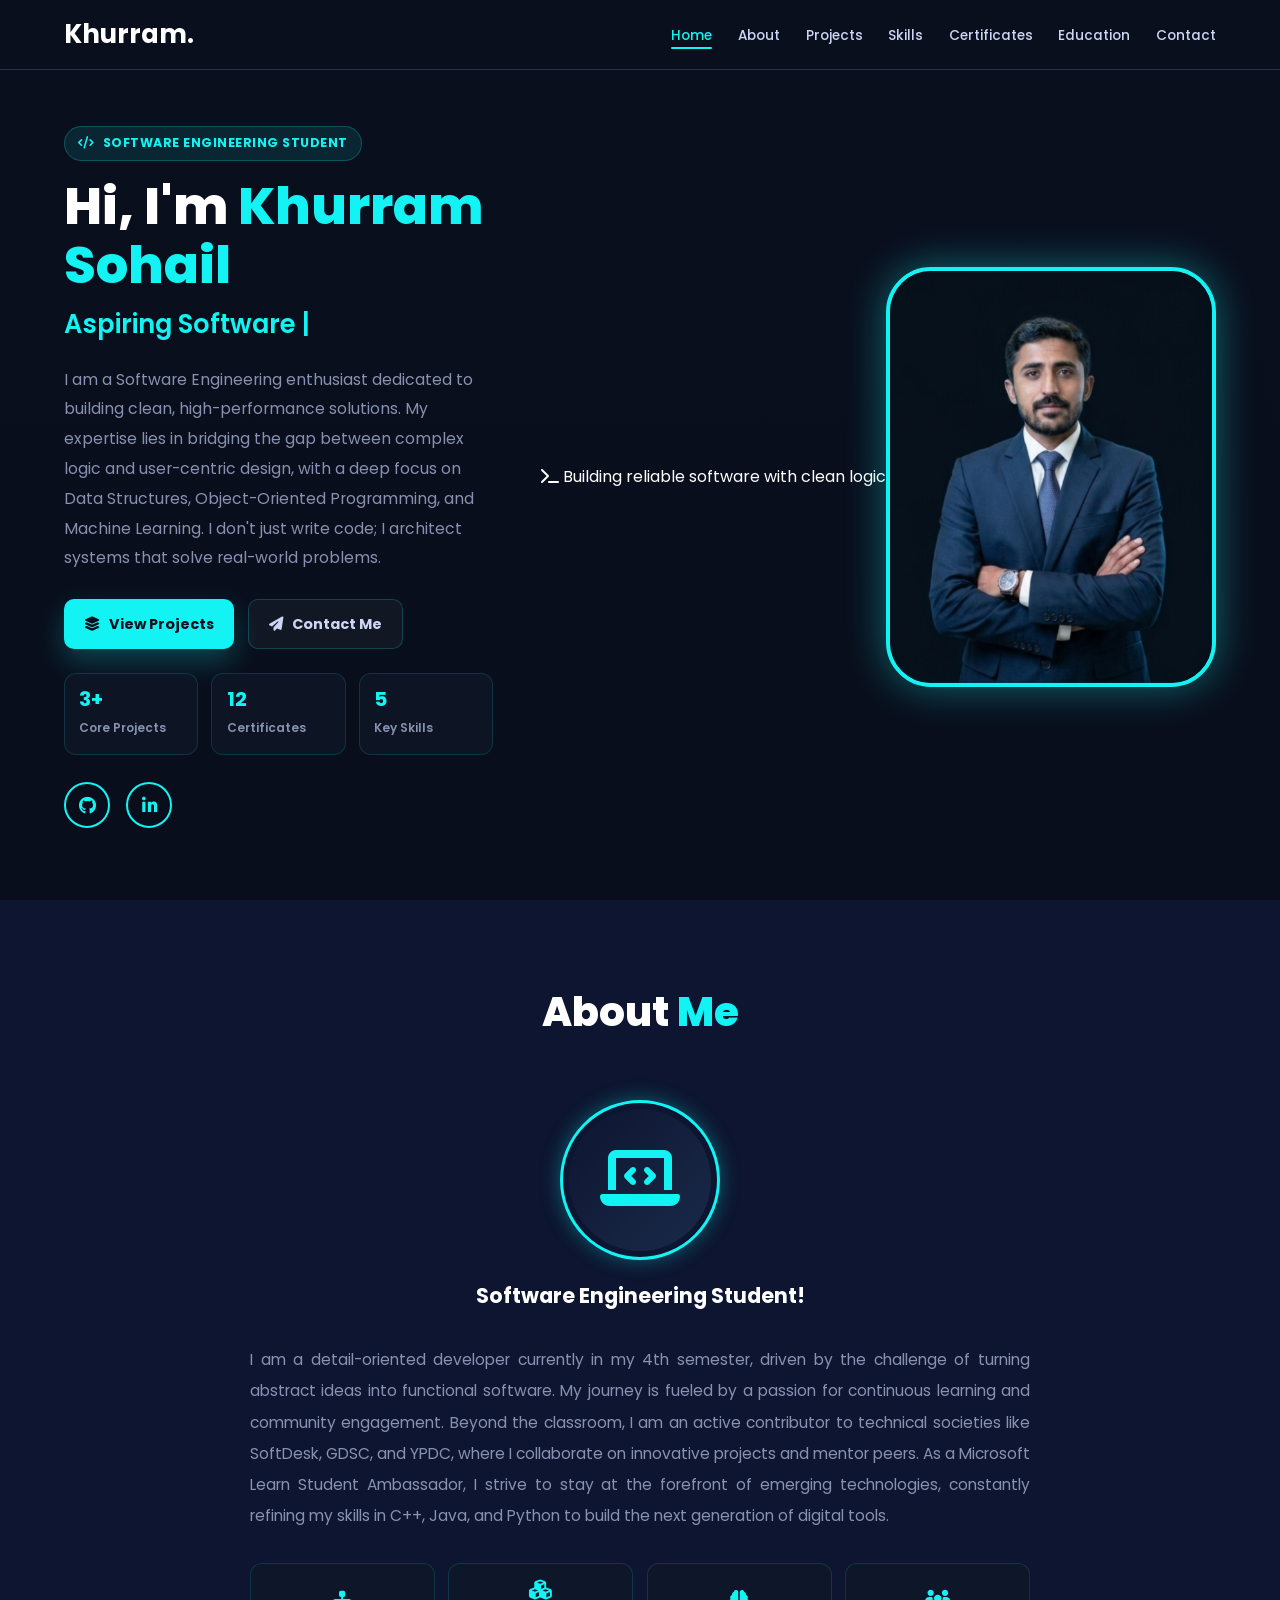
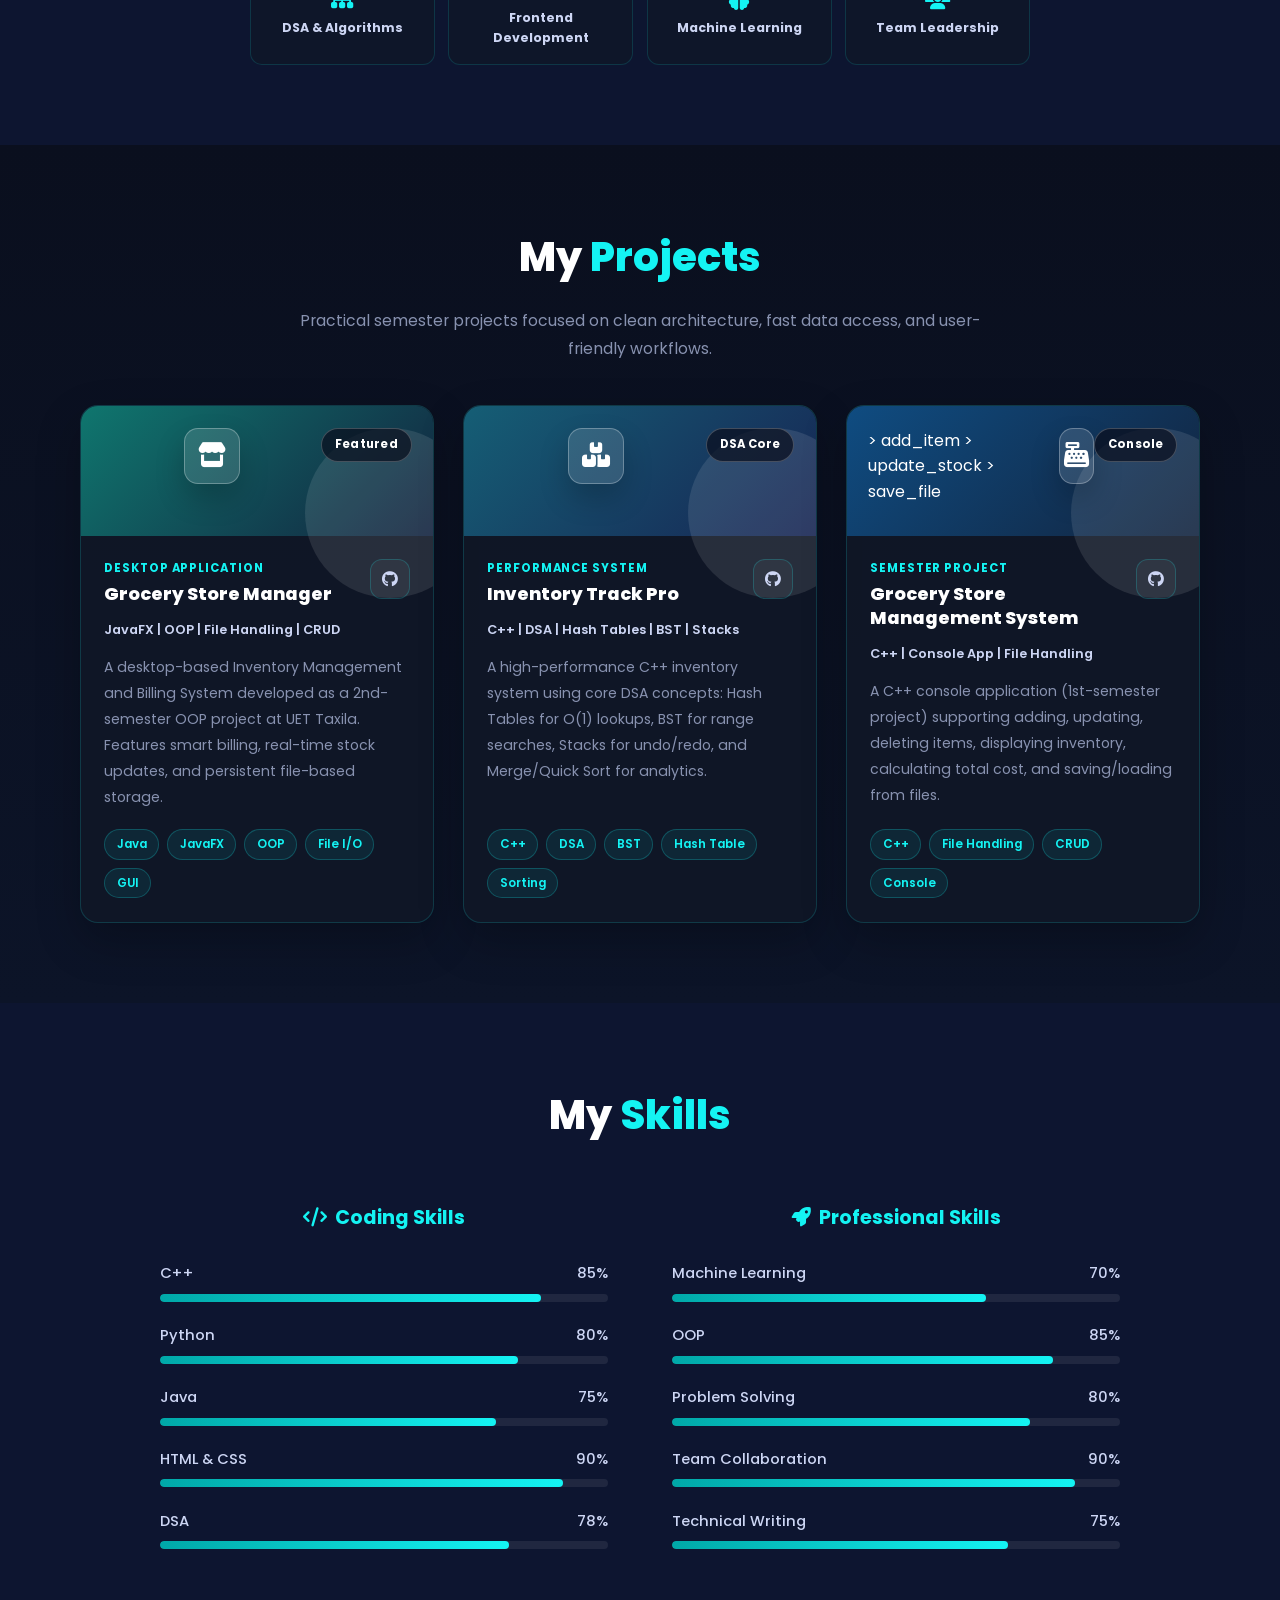
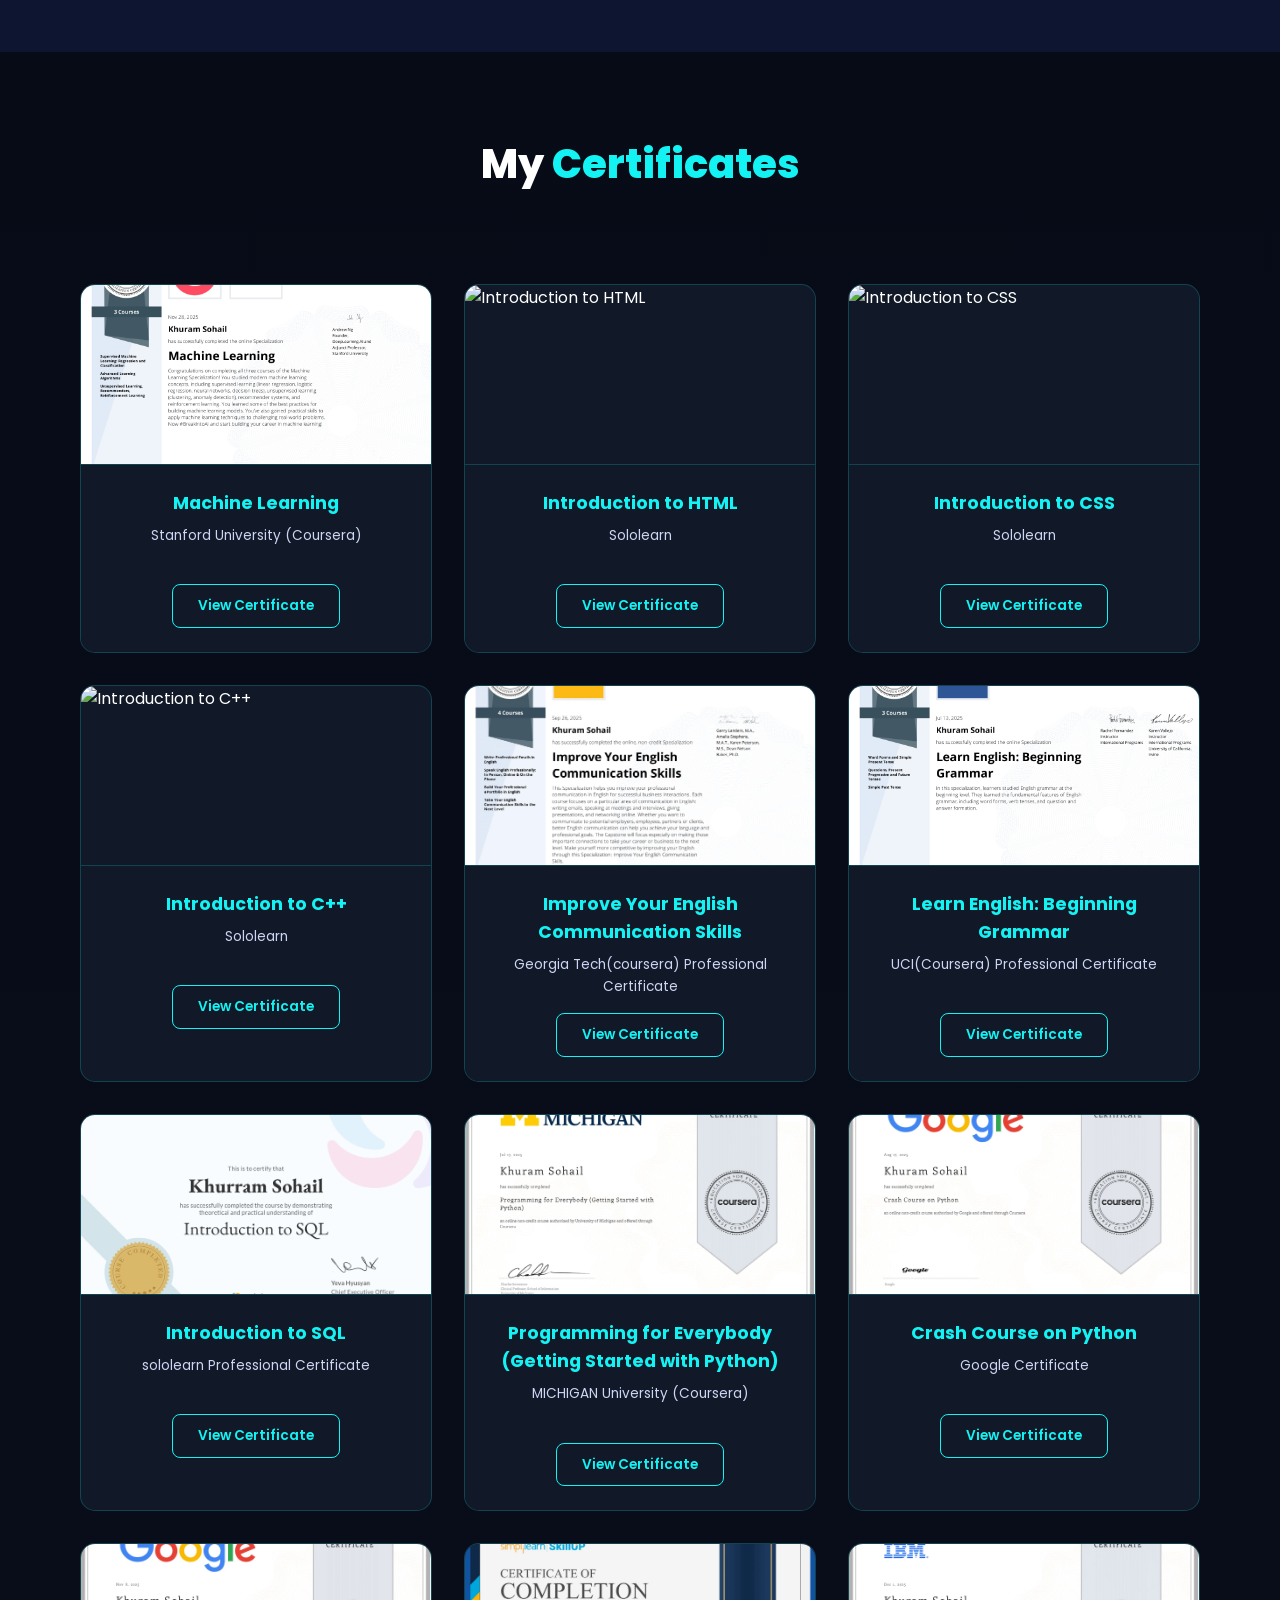
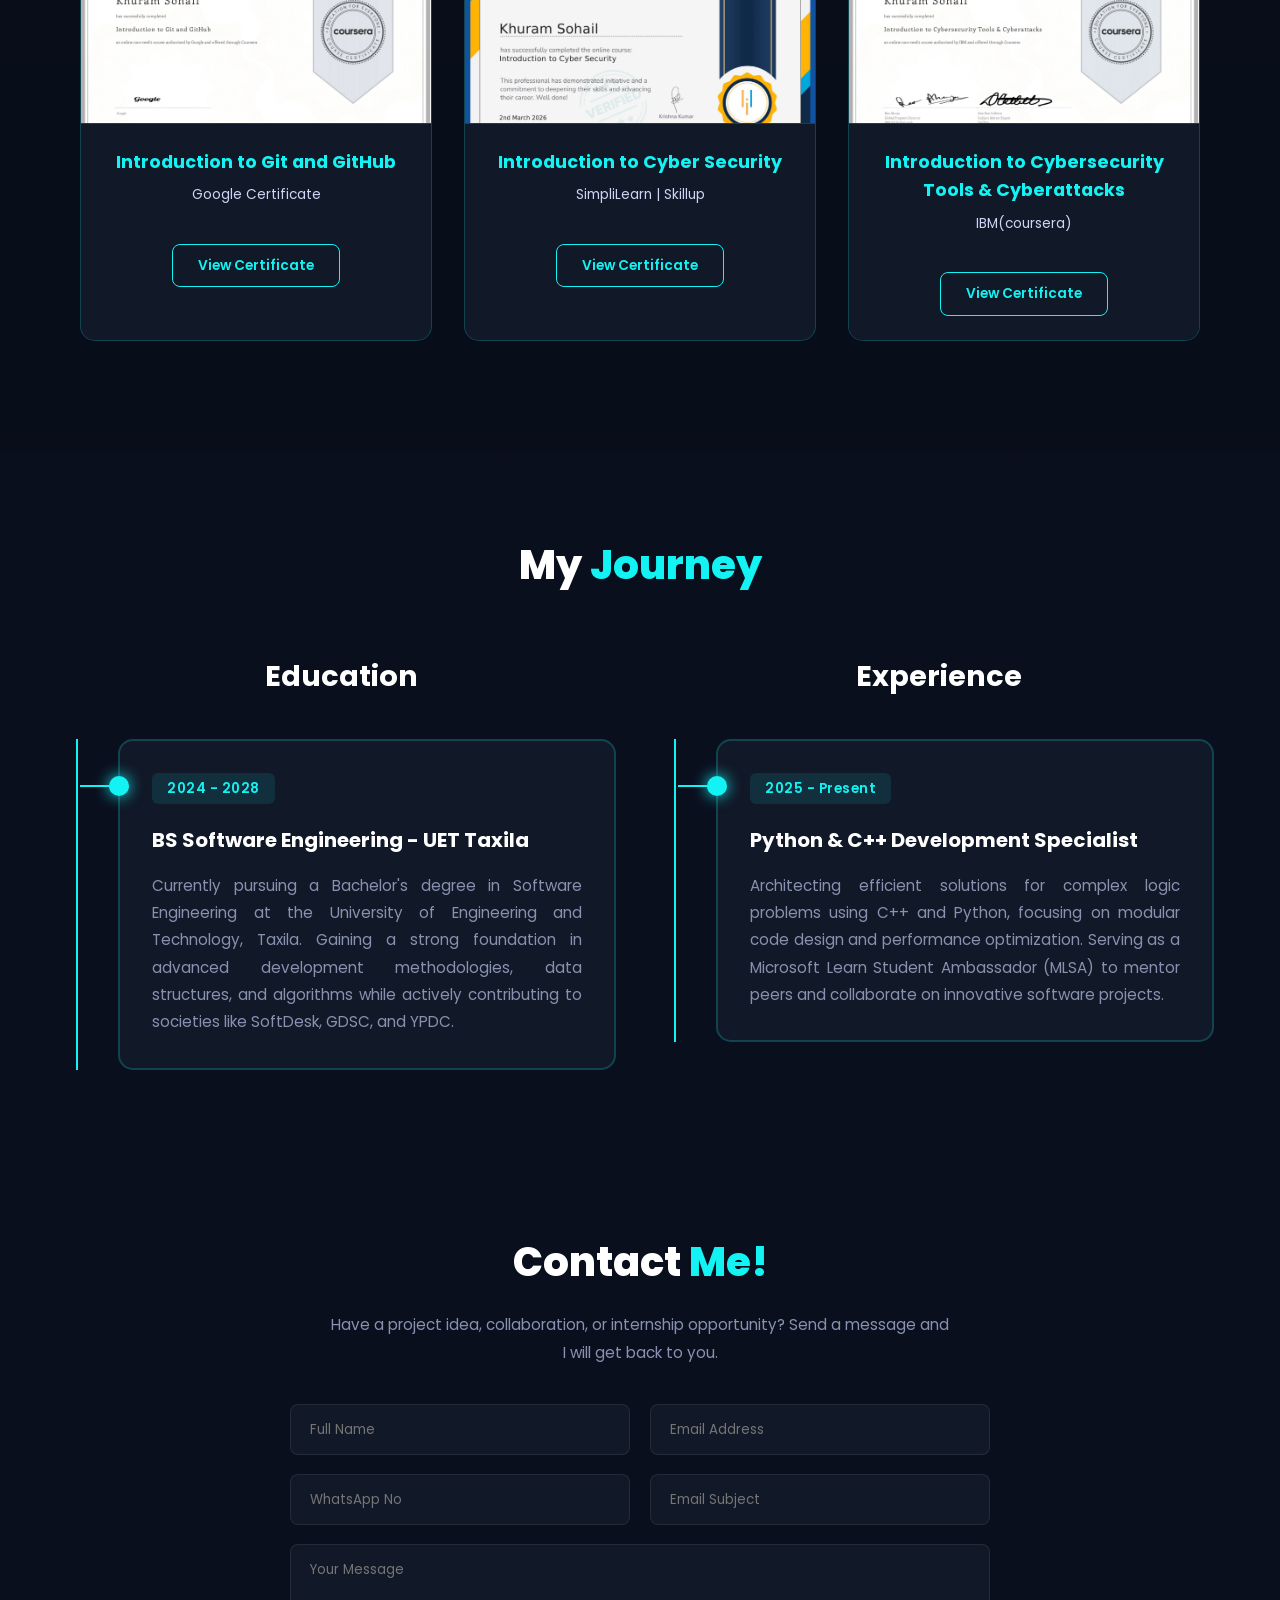
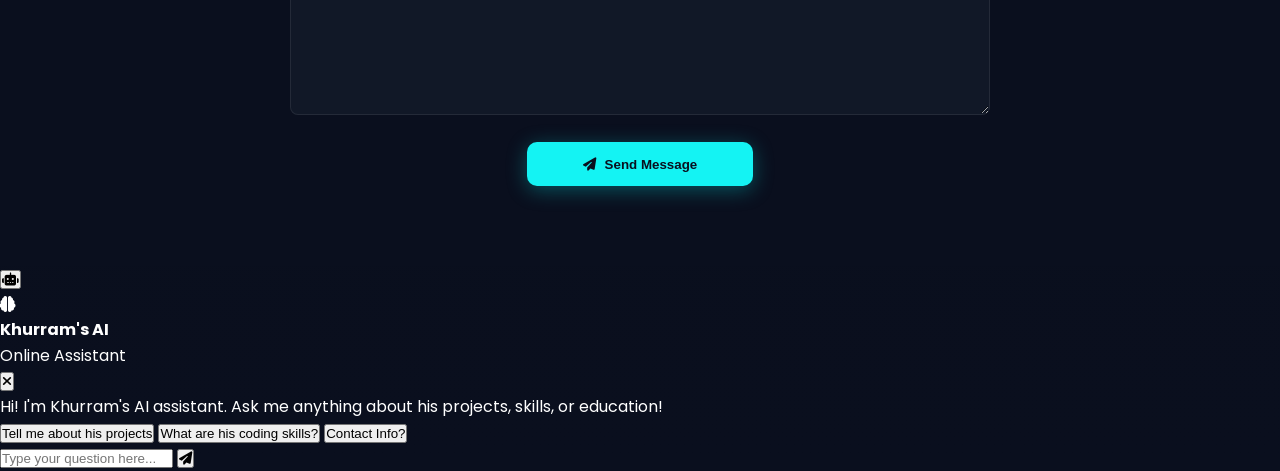
==== commit 00b6d509: "Update index.html" ====
--- a/index.html
+++ b/index.html
@@ -11,7 +11,6 @@
 </head>
 <body>
 
-  <!-- ===== NAVBAR ===== -->
   <nav class="navbar" id="navbar">
     <div class="nav-logo">Khurram.</div>
     <ul class="nav-links">
@@ -28,7 +27,6 @@
     </button>
   </nav>
 
-  <!-- ===== HOME ===== -->
   <section class="home" id="home">
     <div class="home-content">
       <p class="availability-pill"><i class="fas fa-code"></i> Software Engineering Student</p>
@@ -49,7 +47,7 @@
           <span>Core Projects</span>
         </div>
         <div class="stat-card">
-          <strong>9</strong>
+          <strong>12</strong>
           <span>Certificates</span>
         </div>
         <div class="stat-card">
@@ -67,12 +65,16 @@
       </div>
     </div>
    <div class="home-img">
+      <div class="profile-card-note">
+        <i class="fas fa-terminal"></i>
+        <span>Building reliable software with clean logic</span>
+      </div>
       <div class="img-box">
         <img src="khur.jpeg" alt="Khurram Sohail Profile Picture" />
       </div>
     </div>
   </section>
-  <!-- ===== ABOUT ===== -->
+
   <section class="about" id="about">
     <h2 class="section-heading">About <span class="highlight">Me</span></h2>
     <div class="about-container">
@@ -87,7 +89,7 @@
       <p class="about-text">
         I am a detail-oriented developer currently in my 4th semester, driven by the challenge of turning abstract ideas into functional software. My journey is fueled by a passion for continuous learning and community engagement. Beyond the classroom, I am an active contributor to technical societies like SoftDesk, GDSC, and YPDC, where I collaborate on innovative projects and mentor peers.
 
-As a Microsoft Learn Student Ambassador, I strive to stay at the forefront of emerging technologies, constantly refining my skills in C++, Java, and Python to build the next generation of digital tools.
+        As a Microsoft Learn Student Ambassador, I strive to stay at the forefront of emerging technologies, constantly refining my skills in C++, Java, and Python to build the next generation of digital tools.
       </p>
       <div class="about-highlights">
         <div class="about-highlight">
@@ -96,7 +98,7 @@
         </div>
         <div class="about-highlight">
           <i class="fas fa-cubes"></i>
-          <span>OOP Architecture</span>
+          <span>Frontend Development</span>
         </div>
         <div class="about-highlight">
           <i class="fas fa-brain"></i>
@@ -109,7 +111,7 @@
       </div>
     </div>
   </section>
-  <!-- ===== PROJECTS ===== -->
+
   <section class="projects" id="projects">
     <h2 class="section-heading">My <span class="highlight">Projects</span></h2>
     <p class="projects-intro">
@@ -119,6 +121,21 @@
 
       <div class="project-card">
         <div class="project-visual project-visual-java">
+          <div class="project-thumb">
+            <div class="thumb-topbar"><span></span><span></span><span></span></div>
+            <div class="thumb-dashboard">
+              <div class="thumb-sidebar"></div>
+              <div class="thumb-main">
+                <div class="thumb-line wide"></div>
+                <div class="thumb-metrics">
+                  <span></span><span></span><span></span>
+                </div>
+                <div class="thumb-table">
+                  <span></span><span></span><span></span>
+                </div>
+              </div>
+            </div>
+          </div>
           <div class="project-icon"><i class="fas fa-store"></i></div>
           <span class="project-status">Featured</span>
         </div>
@@ -142,6 +159,15 @@
 
       <div class="project-card">
         <div class="project-visual project-visual-dsa">
+          <div class="project-thumb">
+            <div class="thumb-topbar"><span></span><span></span><span></span></div>
+            <div class="thumb-nodes">
+              <span></span><span></span><span></span><span></span><span></span>
+            </div>
+            <div class="thumb-code">
+              <span></span><span></span><span></span>
+            </div>
+          </div>
           <div class="project-icon"><i class="fas fa-boxes"></i></div>
           <span class="project-status">DSA Core</span>
         </div>
@@ -163,6 +189,14 @@
 
       <div class="project-card">
         <div class="project-visual project-visual-cpp">
+          <div class="project-thumb">
+            <div class="thumb-topbar"><span></span><span></span><span></span></div>
+            <div class="thumb-terminal">
+              <span>&gt; add_item</span>
+              <span>&gt; update_stock</span>
+              <span>&gt; save_file</span>
+            </div>
+          </div>
           <div class="project-icon"><i class="fas fa-cash-register"></i></div>
           <span class="project-status">Console</span>
         </div>
@@ -185,9 +219,6 @@
     </div>
   </section>
 
-
-
-  <!-- ===== SKILLS ===== -->
   <section class="skills" id="skills">
     <h2 class="section-heading">My <span class="highlight">Skills</span></h2>
     <div class="skills-grid">
@@ -239,10 +270,8 @@
       </div>
     </div>
   </section>
-
   
-  <!-- ===== CERTIFICATES ===== -->
- <section class="certificates" id="certificates">
+  <section class="certificates" id="certificates">
     <h2 class="section-heading">My <span class="highlight">Certificates</span></h2>
     <div class="cert-container">
       
@@ -256,6 +285,36 @@
           </div>
         </div>
       </div>
+      <div class="cert-card">
+        <div class="cert-img">
+          <img src="html.png" alt="Introduction to HTML">
+          <div class="cert-content">
+            <h4>Introduction to HTML</h4>
+            <p>Sololearn</p>
+            <a href="html.png" class="view-btn">View Certificate</a>
+          </div>
+        </div>
+      </div>
+      <div class="cert-card">
+        <div class="cert-img">
+          <img src="css.png" alt="Introduction to CSS">
+          <div class="cert-content">
+            <h4>Introduction to CSS</h4>
+            <p>Sololearn</p>
+            <a href="css.png" class="view-btn">View Certificate</a>
+          </div>
+        </div>
+      </div>
+      <div class="cert-card">
+        <div class="cert-img">
+          <img src="c++.png" alt="Introduction to C++">
+          <div class="cert-content">
+            <h4>Introduction to C++</h4>
+            <p>Sololearn</p>
+            <a href="c++.png" class="view-btn">View Certificate</a>
+          </div>
+        </div>
+      </div>
        <div class="cert-card">
         <div class="cert-img">
           <img src="1.jpeg" alt="English">
@@ -339,12 +398,10 @@
 
     </div>
   </section>
-  <!-- ===== EDUCATION / JOURNEY ===== -->
- <section class="journey" id="education">
+
+  <section class="journey" id="education">
   <h2 class="section-heading">My <span class="highlight">Journey</span></h2>
-  
   <div class="journey-container">
-    
     <div class="journey-column">
       <h3 class="journey-title">Education</h3>
       <div class="journey-box">
@@ -376,33 +433,65 @@
         </div>
       </div>
     </div>
-
   </div>
 </section>
-  <!-- ===== CONTACT ===== -->
-<section class="contact" id="contact">
+
+  <section class="contact" id="contact">
     <h2 class="section-heading">Contact <span class="highlight">Me!</span></h2>
     <p class="contact-intro">
       Have a project idea, collaboration, or internship opportunity? Send a message and I will get back to you.
     </p>
-    
     <form action="https://formspree.io/f/mgordgvj" method="POST" class="contact-form" id="contact-form">
       <div class="form-row">
         <input type="text" name="Name" placeholder="Full Name" required />
         <input type="email" name="Email" placeholder="Email Address" required />
       </div>
       <div class="form-row">
-  <input type="tel" name="phone" placeholder="WhatsApp No" /> <input type="text" name="_subject" placeholder="Email Subject"/> </div>
+        <input type="tel" name="phone" placeholder="WhatsApp No" /> 
+        <input type="text" name="_subject" placeholder="Email Subject"/> 
+      </div>
       <textarea name="Message" placeholder="Your Message" rows="7" required></textarea>
-      
       <button type="submit" class="submit-btn"><i class="fas fa-paper-plane"></i> Send Message</button>
     </form>
   </section>
-  <!-- ===== SCROLL TO TOP ===== -->
+
   <a href="#home" class="scroll-top" id="scrollTop" title="Back to top">
     <i class="fas fa-arrow-up"></i>
   </a>
 
+  <div class="ai-chat-wrapper" id="aiChatWrapper">
+    <button class="ai-chat-toggle" id="aiChatToggle" title="Ask my AI Assistant">
+      <i class="fas fa-robot"></i>
+      <span class="ai-pulse"></span>
+    </button>
+    <div class="ai-chat-container" id="aiChatContainer">
+      <div class="ai-chat-header">
+        <div class="ai-bot-info">
+          <div class="ai-avatar-icon"><i class="fas fa-brain"></i></div>
+          <div>
+            <h4>Khurram's AI</h4>
+            <p><span class="online-dot"></span> Online Assistant</p>
+          </div>
+        </div>
+        <button class="ai-chat-close" id="aiChatClose"><i class="fas fa-times"></i></button>
+      </div>
+      <div class="ai-chat-messages" id="aiChatMessages">
+        <div class="ai-message bot">
+          Hi! I'm Khurram's AI assistant. Ask me anything about his projects, skills, or education!
+        </div>
+      </div>
+      <div class="ai-chat-suggestions">
+        <button class="ai-suggest-btn">Tell me about his projects</button>
+        <button class="ai-suggest-btn">What are his coding skills?</button>
+        <button class="ai-suggest-btn">Contact Info?</button>
+      </div>
+      <form class="ai-chat-input-area" id="aiChatForm">
+        <input type="text" id="aiChatInput" placeholder="Type your question here..." required autocomplete="off"/>
+        <button type="submit" class="ai-send-btn" aria-label="Send message"><i class="fas fa-paper-plane"></i></button>
+      </form>
+    </div>
+  </div>
+
   <script src="main.js"></script>
 </body>
 </html>
--- a/stylesheet.css
+++ b/stylesheet.css
@@ -23,7 +23,7 @@
 
 body {
   font-family: var(--font);
-  background-color: var(--bg-primary);
+  background:linear-gradient(180deg, var(--bg-primary), #070b16 42%, var(--bg-primary));
   color: var(--text-primary);
   overflow-x: hidden;
   line-height: 1.6;
@@ -32,6 +32,10 @@
 a  { text-decoration: none; color: inherit; }
 ul { list-style: none; }
 img { max-width: 100%; display: block; }
+a:focus-visible, button:focus-visible, input:focus-visible, textarea:focus-visible {
+  outline:2px solid var(--accent);
+  outline-offset:4px;
+}
 
 /* ===== NAVBAR ===== */
 .navbar {
@@ -63,8 +67,26 @@
 }
 .nav-link:hover, .nav-link.active { color:var(--accent); }
 .nav-link:hover::after, .nav-link.active::after { width:100%; }
-.hamburger { display:none; flex-direction:column; gap:5px; cursor:pointer; }
-.hamburger span { display:block; width:25px; height:3px; background:var(--text-primary); border-radius:2px; }
+.hamburger {
+  display:none;
+  flex-direction:column;
+  gap:5px;
+  cursor:pointer;
+  background:transparent;
+  border:0;
+  padding:0.4rem;
+}
+.hamburger span {
+  display:block;
+  width:25px;
+  height:3px;
+  background:var(--text-primary);
+  border-radius:2px;
+  transition:transform 0.25s ease, opacity 0.25s ease;
+}
+.hamburger.active span:nth-child(1) { transform:translateY(8px) rotate(45deg); }
+.hamburger.active span:nth-child(2) { opacity:0; }
+.hamburger.active span:nth-child(3) { transform:translateY(-8px) rotate(-45deg); }
 
 /* ===== HOME (RE-DESIGNED LIKE VIDEO) ===== */
 .home {
@@ -72,13 +94,90 @@
   align-items:center; justify-content:space-between;
   padding: calc(var(--nav-height) + 3rem) 5% 4rem; gap:3rem;
 }
-.home-content { flex:1; max-width:520px; }
+.home-content { flex:1; max-width:620px; }
+.availability-pill {
+  display:inline-flex;
+  align-items:center;
+  gap:0.5rem;
+  padding:0.42rem 0.82rem;
+  margin-bottom:1rem;
+  border-radius:999px;
+  background:rgba(20,243,243,0.1);
+  border:1px solid rgba(20,243,243,0.22);
+  color:var(--accent);
+  font-size:0.78rem;
+  font-weight:700;
+  letter-spacing:0.04em;
+  text-transform:uppercase;
+}
 .home-content h1 { font-size:clamp(2rem,4.5vw,3.2rem); font-weight:800; line-height:1.15; margin-bottom:0.6rem; }
 .highlight { color:var(--accent); }
 .typing-wrapper { font-size:clamp(1.1rem,2.5vw,1.6rem); font-weight:600; color:var(--accent); margin-bottom:1.2rem; min-height:2.4rem; }
 .cursor { display:inline-block; animation:blink 0.75s step-end infinite; }
 @keyframes blink { 0%,100%{opacity:1} 50%{opacity:0} }
-.home-desc { font-size:0.97rem; color:var(--text-muted); line-height:1.9; text-align:justify; margin-bottom:2rem; }
+.home-desc { font-size:0.98rem; color:var(--text-muted); line-height:1.9; margin-bottom:1.6rem; }
+
+.hero-actions {
+  display:flex;
+  flex-wrap:wrap;
+  gap:0.9rem;
+  margin-bottom:1.5rem;
+}
+.primary-btn,
+.secondary-btn {
+  min-height:46px;
+  display:inline-flex;
+  align-items:center;
+  justify-content:center;
+  gap:0.55rem;
+  padding:0.8rem 1.25rem;
+  border-radius:10px;
+  font-size:0.9rem;
+  font-weight:700;
+  transition:transform 0.22s ease, box-shadow 0.22s ease, border-color 0.22s ease, background 0.22s ease;
+}
+.primary-btn {
+  background:var(--accent);
+  color:var(--bg-primary);
+  box-shadow:0 12px 28px rgba(20,243,243,0.24);
+}
+.secondary-btn {
+  border:1px solid var(--border);
+  color:var(--text-secondary);
+  background:rgba(255,255,255,0.04);
+}
+.primary-btn:hover,
+.secondary-btn:hover {
+  transform:translateY(-3px);
+}
+.secondary-btn:hover {
+  border-color:var(--accent);
+  color:var(--accent);
+}
+.hero-stats {
+  display:grid;
+  grid-template-columns:repeat(3,minmax(0,1fr));
+  gap:0.8rem;
+  margin-bottom:1.7rem;
+}
+.stat-card {
+  padding:0.9rem;
+  border-radius:12px;
+  background:rgba(17,24,39,0.68);
+  border:1px solid rgba(20,243,243,0.14);
+}
+.stat-card strong {
+  display:block;
+  color:var(--accent);
+  font-size:1.25rem;
+  line-height:1;
+  margin-bottom:0.34rem;
+}
+.stat-card span {
+  color:var(--text-muted);
+  font-size:0.75rem;
+  font-weight:600;
+}
 
 .social-icons { display:flex; gap:1rem; }
 .social-btn {
@@ -155,9 +254,34 @@
   50%    { box-shadow:0 0 40px rgba(0,212,212,0.7); }
 }
 .avatar-inner { width:100%; height:100%; border-radius:50%; background:linear-gradient(135deg,#0d1530,#1a2a4a); display:flex; align-items:center; justify-content:center; }
-.avatar-emoji { font-size:4rem; }
+.avatar-emoji { font-size:4rem; color:var(--accent); }
 .about-title  { font-size:1.3rem; font-weight:700; }
 .about-text   { font-size:0.97rem; color:var(--text-muted); line-height:2; text-align:justify; }
+.about-highlights {
+  display:grid;
+  grid-template-columns:repeat(4,minmax(0,1fr));
+  gap:0.85rem;
+  margin-top:2rem;
+}
+.about-highlight {
+  min-height:92px;
+  padding:1rem 0.75rem;
+  border-radius:12px;
+  background:rgba(17,24,39,0.7);
+  border:1px solid rgba(20,243,243,0.14);
+  display:flex;
+  flex-direction:column;
+  align-items:center;
+  justify-content:center;
+  gap:0.55rem;
+  color:var(--text-secondary);
+  font-size:0.78rem;
+  font-weight:700;
+}
+.about-highlight i {
+  color:var(--accent);
+  font-size:1.25rem;
+}
 
 /* ===== JOURNEY ===== */
 /* ===== MY JOURNEY (VIDEO 14 STYLE) ===== */
@@ -295,19 +419,163 @@
 .skill-fill { height:100%; width:0; border-radius:10px; background:linear-gradient(90deg,var(--accent-dark),var(--accent)); transition:width 1.4s cubic-bezier(0.4,0,0.2,1); }
 
 /* ===== PROJECTS ===== */
-.projects { background:var(--bg-primary); }
-.projects-grid { display:grid; grid-template-columns:repeat(auto-fit,minmax(300px,1fr)); gap:1.8rem; max-width:1100px; margin:0 auto; }
-.project-card { background:var(--bg-card); border:1px solid var(--border); border-radius:14px; padding:1.8rem; display:flex; flex-direction:column; gap:0.8rem; transition:transform 0.25s, border-color 0.25s; }
-.project-card:hover { transform:translateY(-6px); border-color:var(--accent); background:var(--bg-card-hover); }
-.project-header { display:flex; justify-content:space-between; align-items:center; }
-.project-icon { width:48px; height:48px; border-radius:10px; background:rgba(20,243,243,0.1); border:1px solid rgba(20,243,243,0.3); display:flex; align-items:center; justify-content:center; font-size:1.3rem; color:var(--accent); }
-.project-links a { width:36px; height:36px; border-radius:50%; border:1px solid var(--border); display:flex; align-items:center; justify-content:center; color:var(--text-muted); transition:color 0.2s, border-color 0.2s; }
-.project-links a:hover { color:var(--accent); border-color:var(--accent); }
-.project-title { font-size:1.05rem; font-weight:700; }
-.project-sub   { font-size:0.78rem; color:var(--accent); font-weight:500; }
-.project-desc  { font-size:0.85rem; color:var(--text-muted); line-height:1.8; flex:1; }
-.project-tags  { display:flex; flex-wrap:wrap; gap:0.5rem; margin-top:0.4rem; }
-.project-tags span { font-size:0.75rem; padding:0.25rem 0.75rem; border-radius:20px; background:rgba(20,243,243,0.1); color:var(--accent); border:1px solid rgba(20,243,243,0.25); font-weight:500; }
+.projects { background:linear-gradient(180deg,var(--bg-primary),#0c1428); }
+.projects-intro {
+  max-width: 680px;
+  margin: -2.4rem auto 2.6rem;
+  color: var(--text-muted);
+  text-align: center;
+  font-size: 0.98rem;
+  line-height: 1.8;
+}
+.projects-grid {
+  display:grid;
+  grid-template-columns:repeat(auto-fit,minmax(290px,1fr));
+  gap:1.8rem;
+  max-width:1120px;
+  margin:0 auto;
+}
+.project-card {
+  position:relative;
+  overflow:hidden;
+  background:rgba(17,24,39,0.86);
+  border:1px solid rgba(20,243,243,0.16);
+  border-radius:18px;
+  display:flex;
+  flex-direction:column;
+  min-height:430px;
+  box-shadow:0 18px 45px rgba(0,0,0,0.24);
+  transition:transform 0.28s ease, border-color 0.28s ease, box-shadow 0.28s ease;
+}
+.project-card::before {
+  content:'';
+  position:absolute;
+  inset:0;
+  background:linear-gradient(135deg,rgba(20,243,243,0.12),transparent 38%);
+  opacity:0;
+  pointer-events:none;
+  transition:opacity 0.28s ease;
+}
+.project-card:hover {
+  transform:translateY(-8px);
+  border-color:rgba(20,243,243,0.55);
+  box-shadow:0 24px 60px rgba(0,0,0,0.34), 0 0 28px rgba(20,243,243,0.12);
+}
+.project-card:hover::before { opacity:1; }
+.project-visual {
+  position:relative;
+  min-height:130px;
+  padding:1.35rem;
+  display:flex;
+  align-items:flex-start;
+  justify-content:space-between;
+  isolation:isolate;
+}
+.project-visual::after {
+  content:'';
+  position:absolute;
+  right:-42px;
+  bottom:-62px;
+  width:170px;
+  height:170px;
+  border-radius:50%;
+  background:rgba(255,255,255,0.1);
+  z-index:-1;
+}
+.project-visual-java { background:linear-gradient(135deg,#0f766e,#13233f); }
+.project-visual-dsa { background:linear-gradient(135deg,#155e75,#172554); }
+.project-visual-cpp { background:linear-gradient(135deg,#0f4c81,#12243f); }
+.project-icon {
+  width:56px;
+  height:56px;
+  border-radius:14px;
+  background:rgba(255,255,255,0.13);
+  border:1px solid rgba(255,255,255,0.28);
+  display:flex;
+  align-items:center;
+  justify-content:center;
+  font-size:1.55rem;
+  color:#ffffff;
+  box-shadow:0 14px 30px rgba(0,0,0,0.2);
+}
+.project-status {
+  padding:0.42rem 0.8rem;
+  border-radius:999px;
+  background:rgba(10,15,30,0.72);
+  border:1px solid rgba(255,255,255,0.22);
+  color:#ffffff;
+  font-size:0.72rem;
+  font-weight:700;
+  letter-spacing:0.02em;
+}
+.project-body {
+  position:relative;
+  padding:1.45rem;
+  display:flex;
+  flex:1;
+  flex-direction:column;
+  gap:0.85rem;
+}
+.project-header {
+  display:flex;
+  justify-content:space-between;
+  align-items:flex-start;
+  gap:1rem;
+}
+.project-kicker {
+  color:var(--accent);
+  font-size:0.72rem;
+  font-weight:700;
+  letter-spacing:0.08em;
+  text-transform:uppercase;
+  margin-bottom:0.28rem;
+}
+.project-link {
+  flex:0 0 auto;
+  width:40px;
+  height:40px;
+  border-radius:12px;
+  border:1px solid var(--border);
+  display:flex;
+  align-items:center;
+  justify-content:center;
+  color:var(--text-secondary);
+  background:rgba(255,255,255,0.04);
+  transition:color 0.22s ease, border-color 0.22s ease, background 0.22s ease, transform 0.22s ease;
+}
+.project-link:hover {
+  color:var(--bg-primary);
+  border-color:var(--accent);
+  background:var(--accent);
+  transform:translateY(-2px);
+}
+.project-title { font-size:1.12rem; font-weight:800; line-height:1.35; }
+.project-sub {
+  font-size:0.8rem;
+  color:var(--text-secondary);
+  font-weight:600;
+}
+.project-desc {
+  font-size:0.88rem;
+  color:var(--text-muted);
+  line-height:1.85;
+  flex:1;
+}
+.project-tags {
+  display:flex;
+  flex-wrap:wrap;
+  gap:0.5rem;
+  margin-top:0.35rem;
+}
+.project-tags span {
+  font-size:0.74rem;
+  padding:0.3rem 0.72rem;
+  border-radius:999px;
+  background:rgba(20,243,243,0.08);
+  color:var(--accent);
+  border:1px solid rgba(20,243,243,0.22);
+  font-weight:600;
+}
 
 /* ===== CERTIFICATES ===== */
 /* ===== CERTIFICATES (ALWAYS VISIBLE DESIGN) ===== */
@@ -316,6 +584,8 @@
     grid-template-columns: repeat(auto-fit, minmax(280px, 1fr));
     gap: 2rem;
     padding: 2rem 0;
+    max-width: 1120px;
+    margin: 0 auto;
 }
 
 .cert-card {
@@ -382,11 +652,19 @@
 }
 /* ===== CONTACT ===== */
 .contact { background:var(--bg-primary); }
+.contact-intro {
+  max-width:620px;
+  margin:-2.4rem auto 2.4rem;
+  color:var(--text-muted);
+  text-align:center;
+  line-height:1.8;
+  font-size:0.95rem;
+}
 .contact-form { max-width:700px; margin:0 auto; display:flex; flex-direction:column; gap:1.2rem; }
 .form-row { display:grid; grid-template-columns:1fr 1fr; gap:1.2rem; }
 .contact-form input, .contact-form textarea { width:100%; padding:0.9rem 1.2rem; background:var(--bg-card); border:1px solid rgba(255,255,255,0.08); border-radius:8px; color:var(--text-primary); font-family:var(--font); outline:none; transition:border-color 0.25s; }
 .contact-form input:focus, .contact-form textarea:focus { border-color:var(--accent); box-shadow:0 0 10px rgba(0,212,212,0.2); }
-.submit-btn { display:block; margin:0.5rem auto 0; padding:0.85rem 3.5rem; background:var(--accent); color:var(--bg-primary); font-weight:700; border:none; border-radius:8px; cursor:pointer; box-shadow:0 4px 20px rgba(0,212,212,0.35); transition:background 0.25s, transform 0.2s; }
+.submit-btn { display:flex; align-items:center; justify-content:center; gap:0.55rem; margin:0.5rem auto 0; padding:0.9rem 3.5rem; background:var(--accent); color:var(--bg-primary); font-weight:800; border:none; border-radius:10px; cursor:pointer; box-shadow:0 4px 20px rgba(0,212,212,0.35); transition:background 0.25s, transform 0.2s; }
 .submit-btn:hover { background:var(--accent-dark); transform:translateY(-3px); }
 
 /* ===== SCROLL TO TOP ===== */
@@ -398,11 +676,50 @@
   .journey-grid, .skills-grid { grid-template-columns:1fr; gap:2rem; }
   .home { flex-direction:column; text-align:center; padding-top:calc(var(--nav-height) + 2rem); }
   .home-content { max-width:100%; order: 2; }
+  .availability-pill, .hero-actions, .social-icons { justify-content:center; }
   .home-img { order: 1; margin-bottom: 2rem; }
   .img-box { width:280px; height:350px; border-radius:35px; }
 }
 @media (max-width:650px) {
   .form-row { grid-template-columns:1fr; }
-  .nav-links { display:none; }
+  .nav-links {
+    position:absolute;
+    top:var(--nav-height);
+    left:5%;
+    right:5%;
+    display:none;
+    flex-direction:column;
+    gap:0;
+    padding:0.8rem;
+    border:1px solid var(--border);
+    border-radius:14px;
+    background:rgba(10,15,30,0.98);
+    box-shadow:0 18px 42px rgba(0,0,0,0.38);
+  }
+  .nav-links.open { display:flex; }
+  .nav-links li { width:100%; }
+  .nav-link {
+    display:block;
+    padding:0.82rem 0.9rem;
+    border-radius:10px;
+  }
+  .nav-link:hover, .nav-link.active {
+    background:rgba(20,243,243,0.08);
+  }
   .hamburger { display:flex; }
-}
+  section { padding:4rem 5%; }
+  .home { gap:1.3rem; }
+  .home-desc { text-align:left; }
+  .hero-actions { flex-direction:column; }
+  .primary-btn, .secondary-btn { width:100%; }
+  .hero-stats { grid-template-columns:1fr; }
+  .about-highlights { grid-template-columns:1fr 1fr; }
+  .projects-grid { grid-template-columns:1fr; }
+  .projects-intro { margin-top:-2rem; font-size:0.9rem; }
+  .project-card { min-height:auto; border-radius:14px; }
+  .project-visual { min-height:112px; padding:1.1rem; }
+  .project-body { padding:1.2rem; }
+  .project-header { align-items:flex-start; }
+  .project-title { font-size:1rem; }
+  .project-link { width:38px; height:38px; border-radius:10px; }
+}
